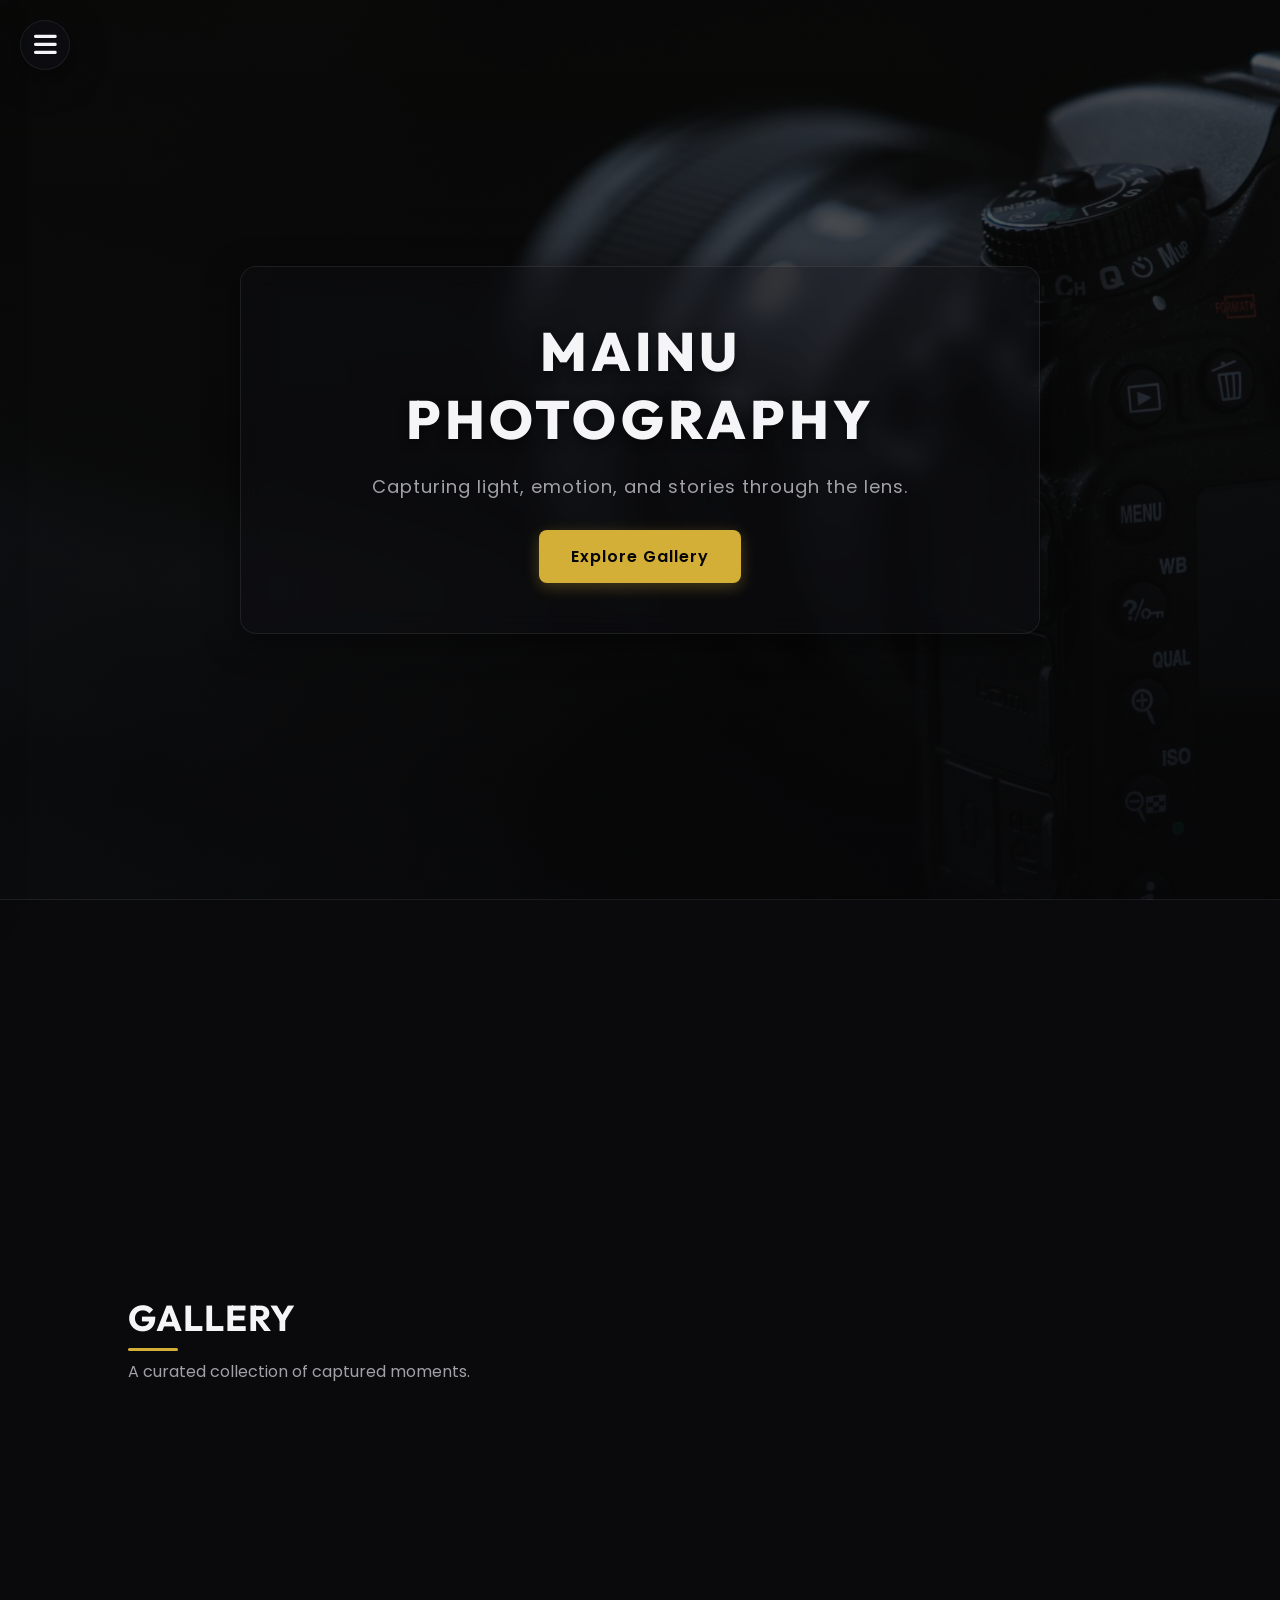
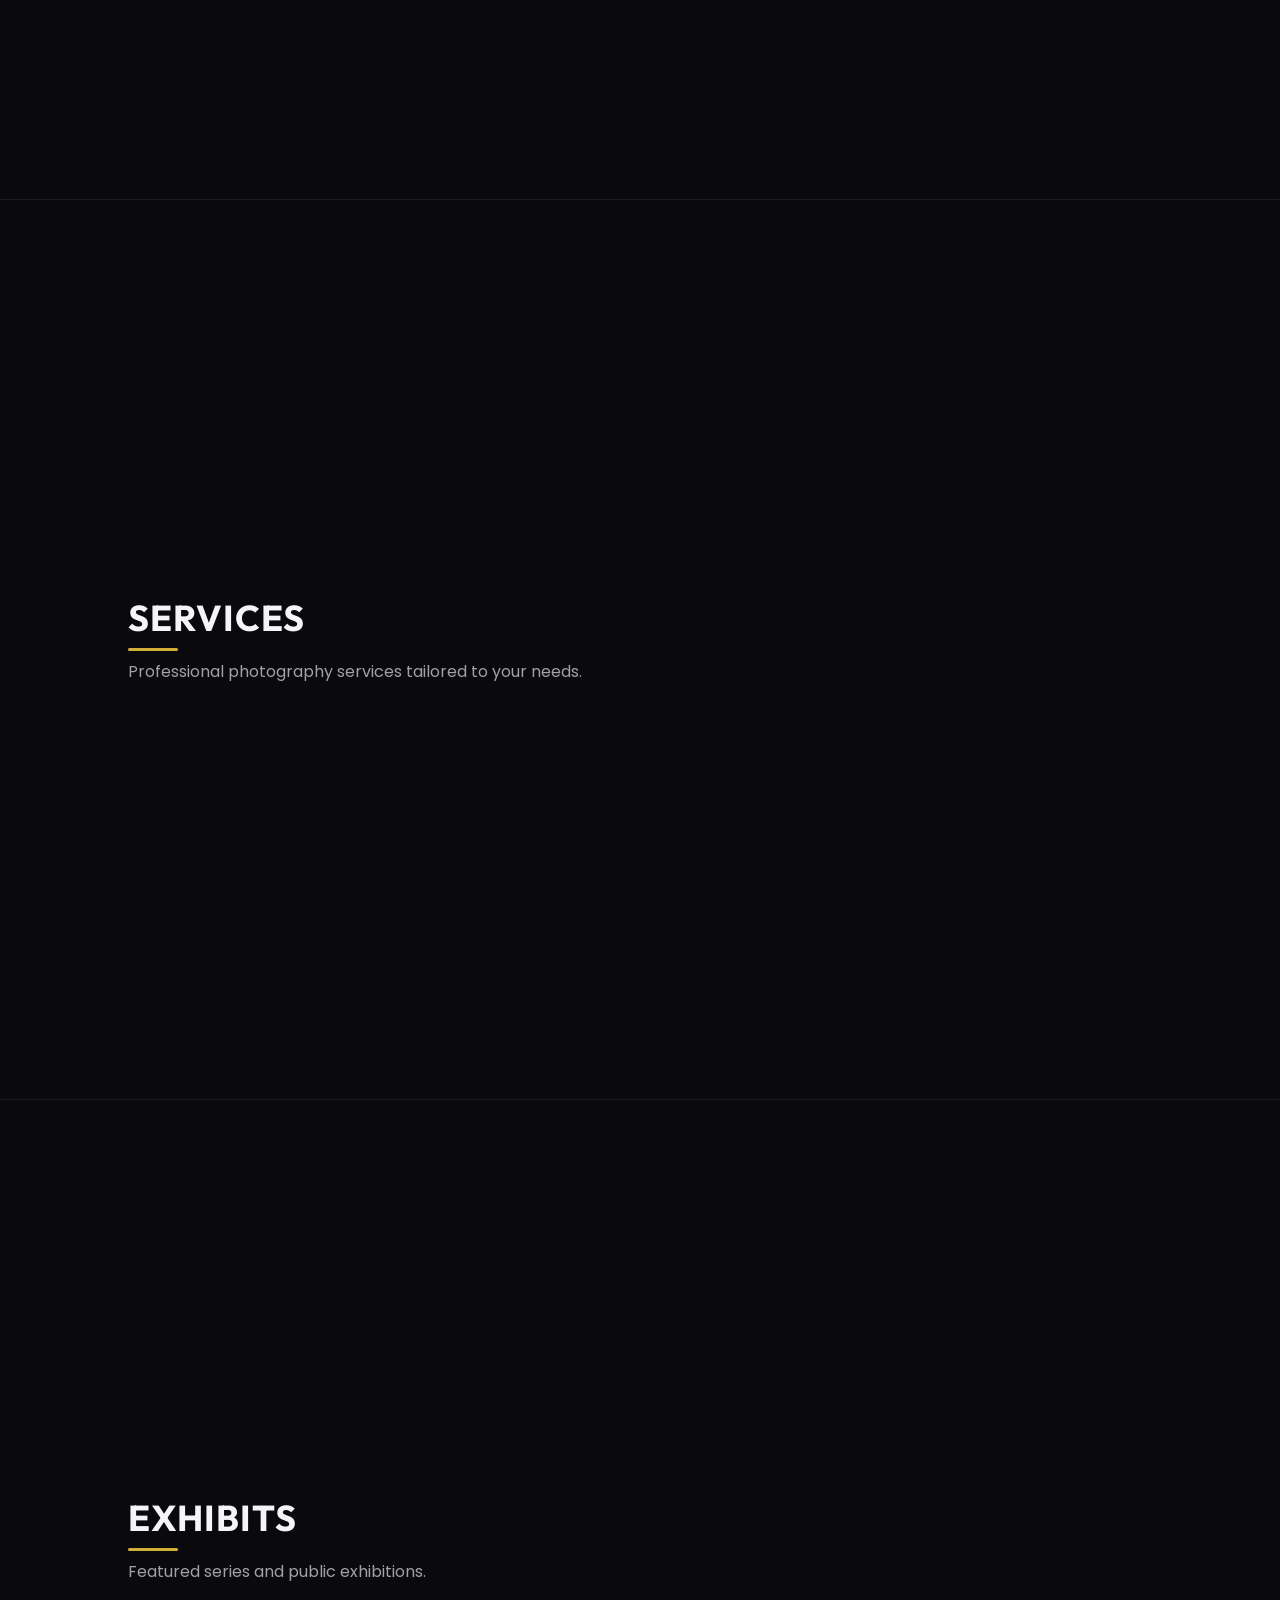
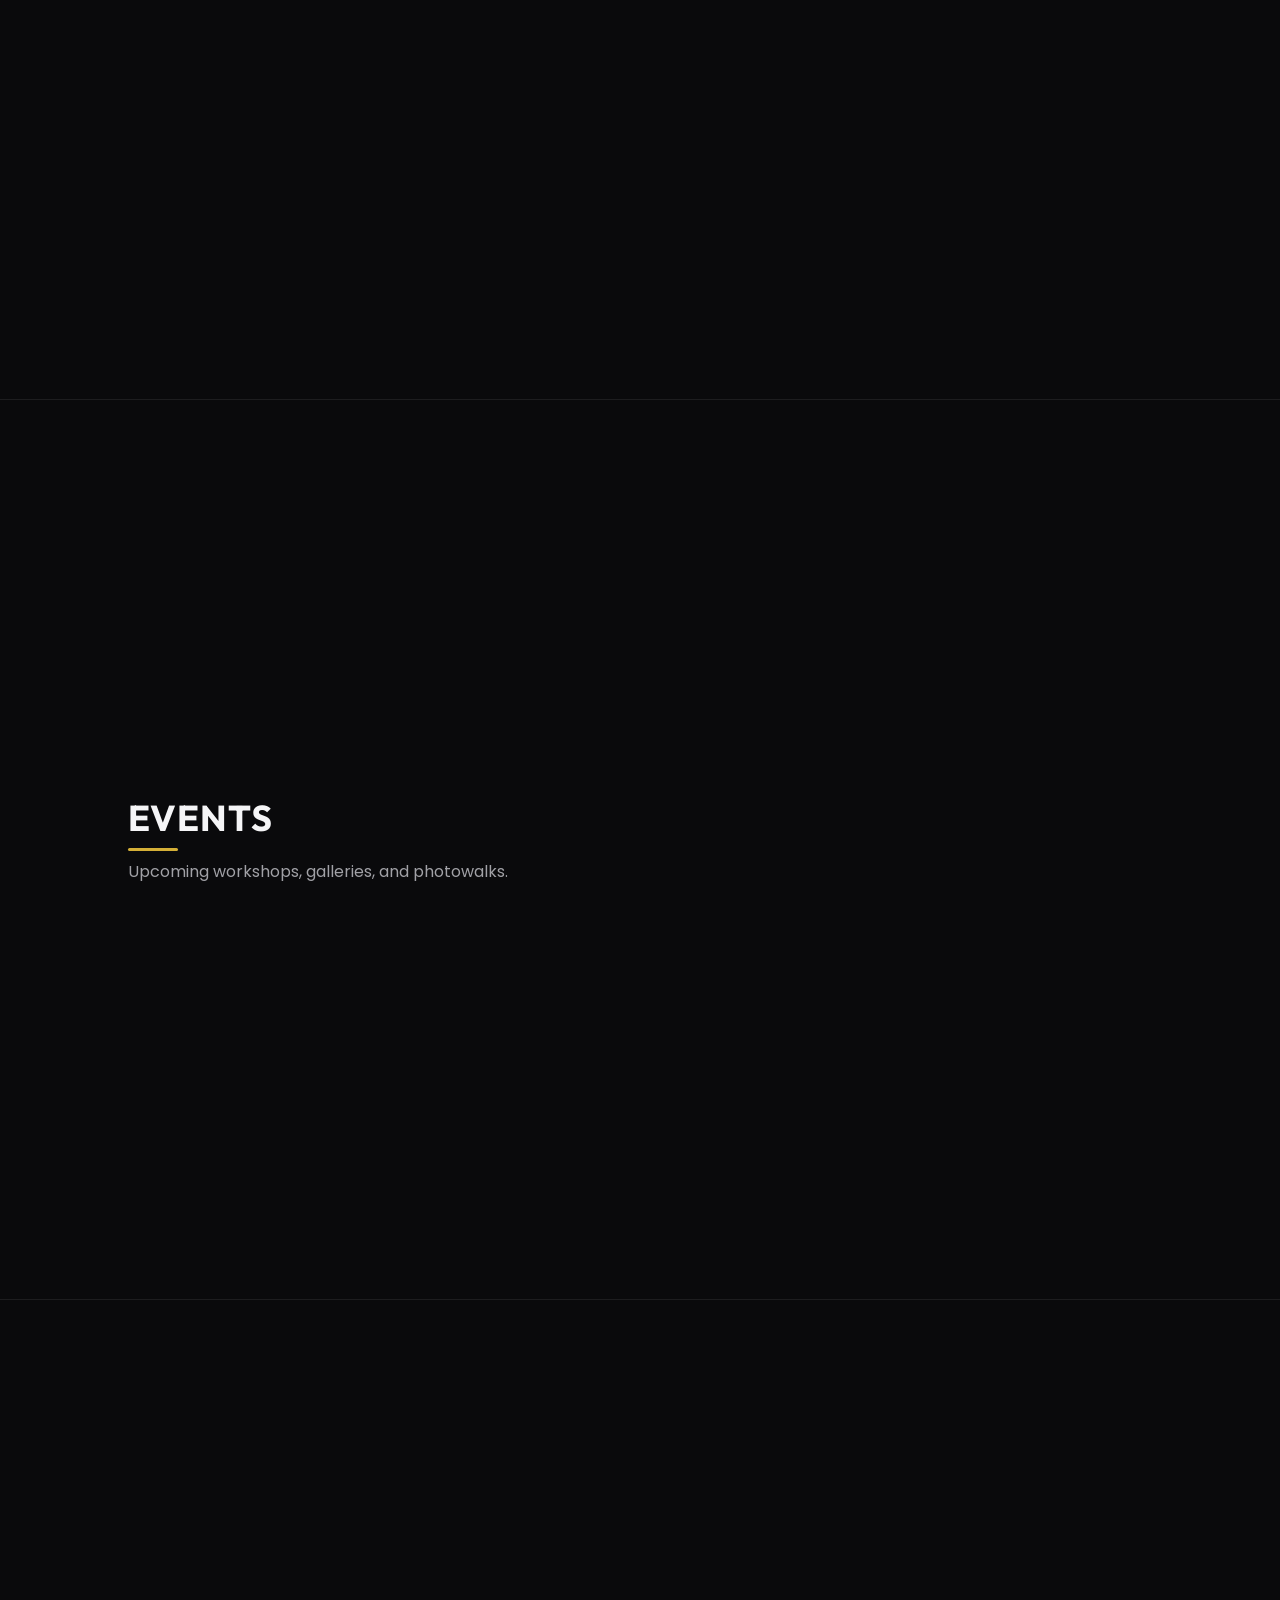
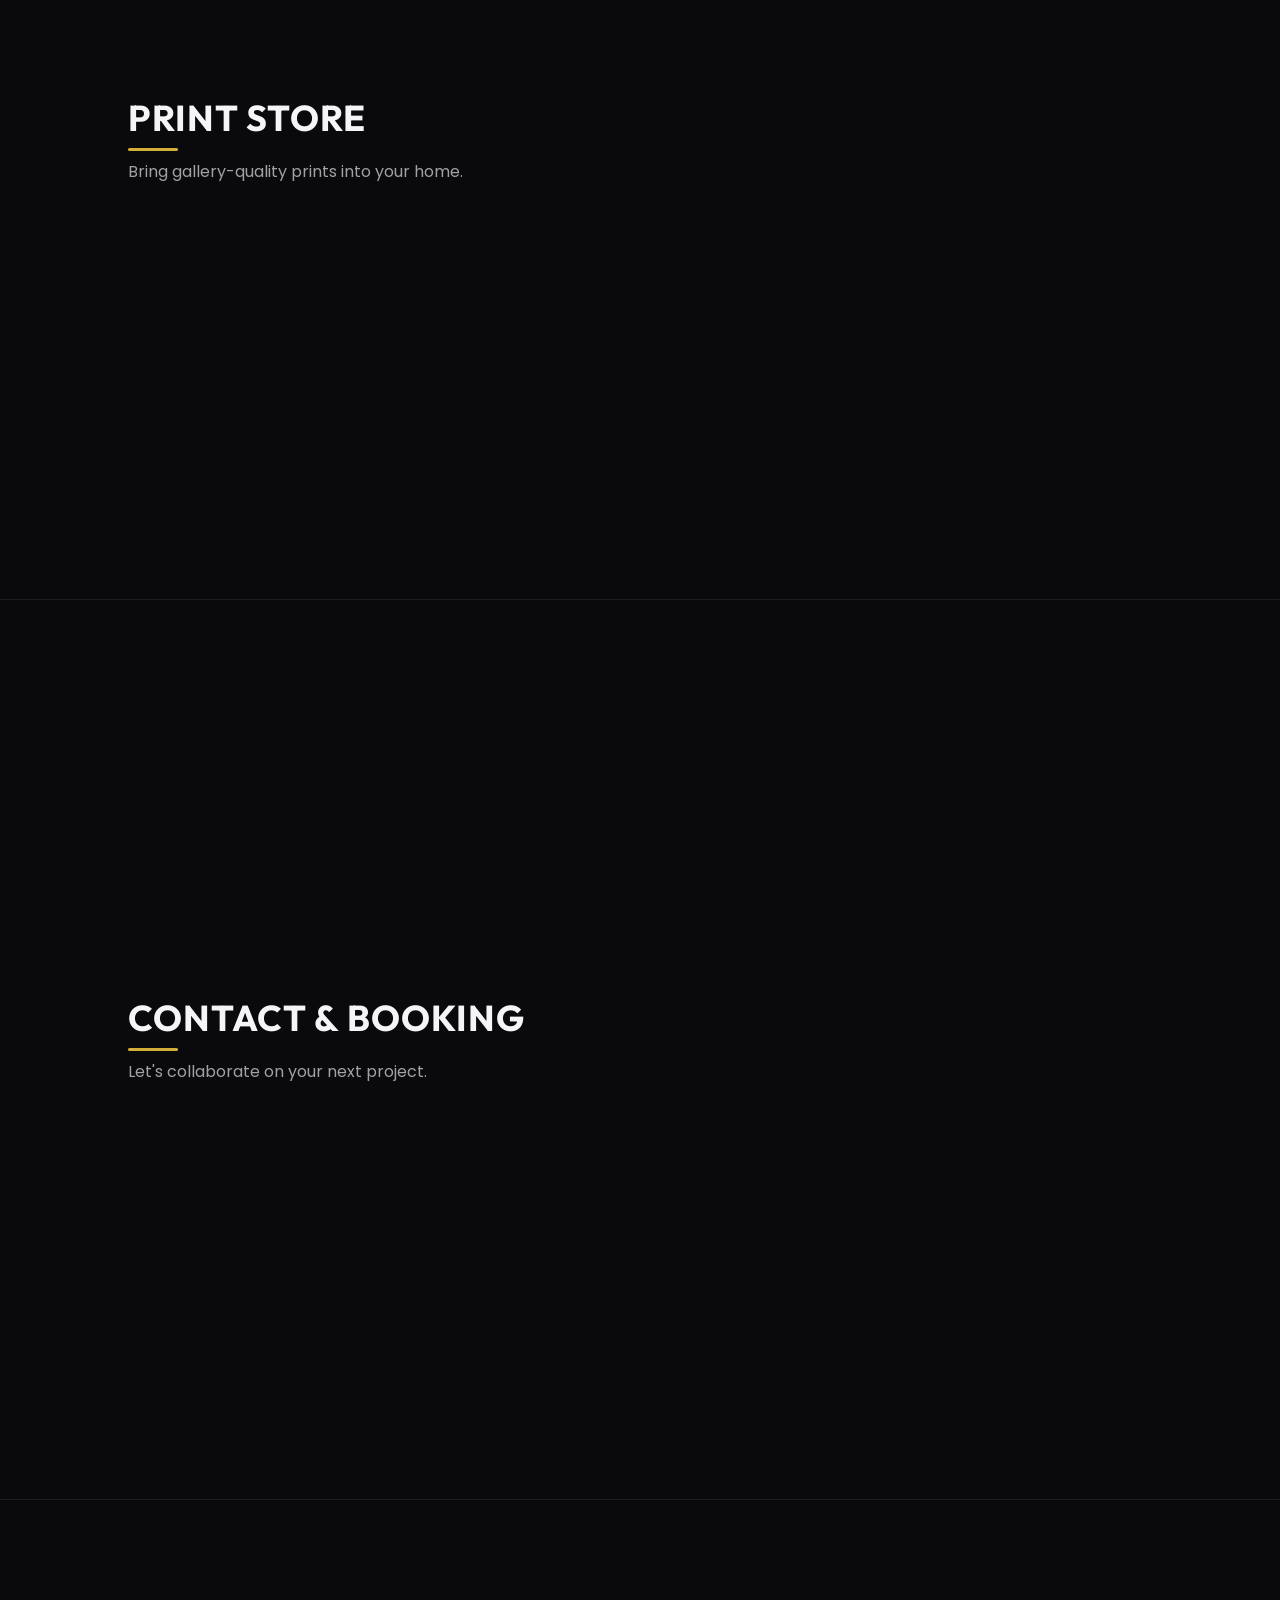
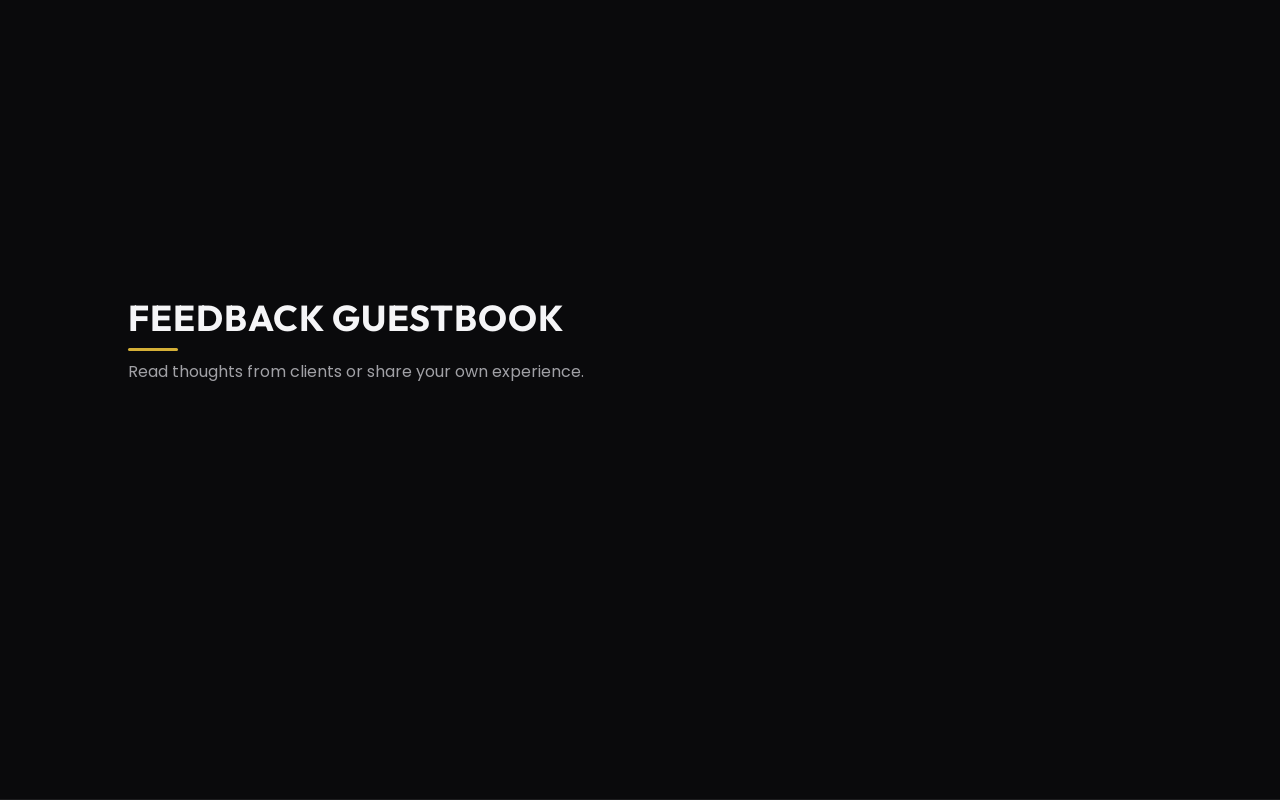
==== index.html @ 9d843e74 "Feature 2: Implement glassmorphic navigation, sidebar mechanics, and scroll highlighting" ====
<!DOCTYPE html>
<html lang="en">
  <head>
    <meta charset="UTF-8" />
    <meta http-equiv="X-UA-Compatible" content="IE=edge" />
    <meta name="viewport" content="width=device-width, initial-scale=1.0" />
    <title>CSS Project</title>
    <link rel="stylesheet" href="style.css">
    <link rel="preconnect" href="https://fonts.googleapis.com" />
    <link rel="preconnect" href="https://fonts.gstatic.com" crossorigin />
    
    <link
      href="https://fonts.googleapis.com/css2?family=Poppins&display=swap"
      rel="stylesheet"
    />
    <link
      rel="stylesheet"
      href="https://cdnjs.cloudflare.com/ajax/libs/font-awesome/6.4.0/css/all.min.css"
    />
  </head>
  <body>
    <div class="main_box">
      <input type="checkbox" id="check" />
      <label for="check" class="menu_overlay"></label>
      <div class="btn_one">
        <label for="check" >
          <i class="fa-solid fa-bars"></i>
        </label>
      </div>

      <div class="sidebar_menu">
        <div class="logo">
          <a href="#home">Mainu Photography</a>
        </div>

        <div class="btn_two">
          <label for="check" >
            <i class="fa-solid fa-xmark"></i>
          </label>
        </div>

        <div class="menu">
          <ul>
            <li>
              <i class="fa-solid fa-house"></i>
              <a href="#home">Home</a>
            </li>
            <li>
              <i class="fa-solid fa-image"></i>
              <a href="#gallery">Gallery</a>
            </li>
            <li>
              <i class="fa-solid fa-camera"></i>
              <a href="#services">Services</a>
            </li>
            <li>
              <i class="fa-solid fa-photo-film"></i>
              <a href="#exhibits">Exhibits</a>
            </li>
            <li>
              <i class="fa-solid fa-calendar-days"></i>
              <a href="#events">Events</a>
            </li>
            <li>
              <i class="fa-solid fa-store"></i>
              <a href="#store">Store</a>
            </li>
            <li>
              <i class="fa-solid fa-phone"></i>
              <a href="#contact">Contact</a>
            </li>
            <li>
              <i class="fa-regular fa-comments"></i>
              <a href="#feedback">Feedback</a>
            </li>
          </ul>
        </div>

        <div class="social_media">
          <ul>
            <a href="#"><i class="fa-brands fa-facebook"></i></i></a>
            <a href="#"><i class="fa-brands fa-twitter"></i></a>
            <a href="#"><i class="fa-brands fa-instagram"></i></i></a>
            <a href="#"><i class="fa-brands fa-youtube"></i></a>
          </ul>
        </div>
      </div>

      <!-- Main Content Area -->
      <div class="content_area">
        
        <!-- Section: Home -->
        <section id="home" class="section hero_section">
          <div class="hero_content">
            <h1 class="hero_title">MAINU PHOTOGRAPHY</h1>
            <p class="hero_subtitle">Capturing light, emotion, and stories through the lens.</p>
            <a href="#gallery" class="cta_btn">Explore Gallery</a>
          </div>
        </section>

        <!-- Section: Gallery -->
        <section id="gallery" class="section">
          <h2 class="section_title">Gallery</h2>
          <div class="section_desc">A curated collection of captured moments.</div>
          <!-- Gallery UI will go here -->
        </section>

        <!-- Section: Services -->
        <section id="services" class="section">
          <h2 class="section_title">Services</h2>
          <div class="section_desc">Professional photography services tailored to your needs.</div>
          <!-- Services UI will go here -->
        </section>

        <!-- Section: Exhibits -->
        <section id="exhibits" class="section">
          <h2 class="section_title">Exhibits</h2>
          <div class="section_desc">Featured series and public exhibitions.</div>
          <!-- Exhibits UI will go here -->
        </section>

        <!-- Section: Events -->
        <section id="events" class="section">
          <h2 class="section_title">Events</h2>
          <div class="section_desc">Upcoming workshops, galleries, and photowalks.</div>
          <!-- Events UI will go here -->
        </section>

        <!-- Section: Store -->
        <section id="store" class="section">
          <h2 class="section_title">Print Store</h2>
          <div class="section_desc">Bring gallery-quality prints into your home.</div>
          <!-- Store UI will go here -->
        </section>

        <!-- Section: Contact -->
        <section id="contact" class="section">
          <h2 class="section_title">Contact & Booking</h2>
          <div class="section_desc">Let's collaborate on your next project.</div>
          <!-- Contact UI will go here -->
        </section>

        <!-- Section: Feedback -->
        <section id="feedback" class="section">
          <h2 class="section_title">Feedback Guestbook</h2>
          <div class="section_desc">Read thoughts from clients or share your own experience.</div>
          <!-- Feedback UI will go here -->
        </section>

      </div>
    </div>
  </body>
  <script src="script.js"></script>
</html>
---- style.css ----
/* --- Google Fonts & Core Variables --- */
@import url('https://fonts.googleapis.com/css2?family=Outfit:wght@300;400;500;600;700&family=Poppins:wght@300;400;500;600;700&display=swap');

:root {
    --bg-dark: #0a0a0c;
    --bg-darker: #050507;
    --glass-bg: rgba(15, 15, 20, 0.65);
    --glass-border: rgba(255, 255, 255, 0.08);
    --glass-hover: rgba(255, 255, 255, 0.12);
    --accent-color: #d4af37; /* Premium Gold */
    --accent-hover: #ffdf7e;
    --text-main: #f5f5f7;
    --text-muted: #a1a1a6;
    --font-heading: 'Outfit', sans-serif;
    --font-body: 'Poppins', sans-serif;
    --shadow-premium: 0 8px 32px 0 rgba(0, 0, 0, 0.5);
    --transition-smooth: all 0.4s cubic-bezier(0.16, 1, 0.3, 1);
}

/* --- Clean Reset --- */
* {
    margin: 0;
    padding: 0;
    box-sizing: border-box;
    font-family: var(--font-body);
}

html {
    scroll-behavior: smooth;
    background-color: var(--bg-dark);
    color: var(--text-main);
    overflow-x: hidden;
}

/* --- Main Layout Wrapper --- */
.main_box {
    position: relative;
    min-height: 100vh;
    width: 100%;
}

/* --- Navigation Toggle Control --- */
#check {
    display: none;
}

/* --- Trigger Menu Button (Bars) --- */
.btn_one {
    position: fixed;
    top: 20px;
    left: 20px;
    z-index: 100;
}

.btn_one label {
    cursor: pointer;
}

.btn_one i {
    color: var(--text-main);
    font-size: 26px;
    background: var(--glass-bg);
    border: 1px solid var(--glass-border);
    backdrop-filter: blur(8px);
    width: 50px;
    height: 50px;
    display: flex;
    align-items: center;
    justify-content: center;
    border-radius: 50%;
    box-shadow: var(--shadow-premium);
    transition: var(--transition-smooth);
}

.btn_one i:hover {
    color: var(--accent-color);
    background: var(--glass-hover);
    transform: scale(1.1);
}

/* --- Glassmorphic Sidebar Menu --- */
.sidebar_menu {
    position: fixed;
    left: -320px;
    top: 0;
    height: 100vh;
    width: 300px;
    background: var(--glass-bg);
    backdrop-filter: blur(16px);
    -webkit-backdrop-filter: blur(16px);
    border-right: 1px solid var(--glass-border);
    box-shadow: var(--shadow-premium);
    z-index: 200;
    display: flex;
    flex-direction: column;
    padding: 20px;
    transition: var(--transition-smooth);
}

/* Sidebar Logo */
.sidebar_menu .logo {
    display: flex;
    align-items: center;
    justify-content: space-between;
    height: 60px;
    border-bottom: 1px solid var(--glass-border);
    margin-bottom: 20px;
}

.sidebar_menu .logo a {
    color: var(--text-main);
    text-decoration: none;
    font-family: var(--font-heading);
    font-size: 22px;
    font-weight: 600;
    letter-spacing: 1px;
    transition: var(--transition-smooth);
}

.sidebar_menu .logo a:hover {
    color: var(--accent-color);
}

/* Sidebar Close Button */
.sidebar_menu .btn_two i {
    color: var(--text-muted);
    font-size: 24px;
    cursor: pointer;
    transition: var(--transition-smooth);
}

.sidebar_menu .btn_two i:hover {
    color: #ff4d4d;
    transform: rotate(90deg);
}

/* Sidebar Navigation Items */
.sidebar_menu .menu {
    flex: 1;
    overflow-y: auto;
    margin-bottom: 20px;
}

.sidebar_menu .menu ul {
    list-style: none;
}

.sidebar_menu .menu li {
    margin-bottom: 10px;
}

.sidebar_menu .menu li a {
    display: flex;
    align-items: center;
    color: var(--text-muted);
    text-decoration: none;
    padding: 12px 16px;
    border-radius: 8px;
    font-size: 16px;
    font-weight: 500;
    transition: var(--transition-smooth);
}

.sidebar_menu .menu li i {
    margin-right: 12px;
    font-size: 18px;
    width: 20px;
    text-align: center;
    transition: var(--transition-smooth);
}

.sidebar_menu .menu li a:hover {
    color: var(--text-main);
    background: var(--glass-hover);
    padding-left: 22px;
}

.sidebar_menu .menu li a:hover i {
    color: var(--accent-color);
}

/* Active State for JS highlighting */
.sidebar_menu .menu li.active a {
    color: var(--accent-color);
    background: rgba(212, 175, 55, 0.1);
    border-left: 3px solid var(--accent-color);
}

/* Sidebar Social Media */
.sidebar_menu .social_media {
    border-top: 1px solid var(--glass-border);
    padding-top: 20px;
    display: flex;
    justify-content: center;
}

.sidebar_menu .social_media ul {
    display: flex;
    gap: 20px;
}

.sidebar_menu .social_media a i {
    color: var(--text-muted);
    font-size: 20px;
    transition: var(--transition-smooth);
}

.sidebar_menu .social_media a:hover i {
    color: var(--accent-color);
    transform: translateY(-3px);
}

/* --- Toggle Mechanics --- */
#check:checked ~ .sidebar_menu {
    left: 0;
}

#check:checked ~ .btn_one i {
    opacity: 0;
    pointer-events: none;
}

/* Overlay background when sidebar is open */
.menu_overlay {
    display: none;
    position: fixed;
    top: 0;
    left: 0;
    width: 100vw;
    height: 100vh;
    background: rgba(0, 0, 0, 0.5);
    backdrop-filter: blur(4px);
    z-index: 150;
    transition: var(--transition-smooth);
}

#check:checked ~ .menu_overlay {
    display: block;
}

/* --- Content Area Layout --- */
.content_area {
    margin-left: 0;
    transition: var(--transition-smooth);
    width: 100%;
}

/* --- Section Layout --- */
.section {
    padding: 80px 10% 60px 10%;
    min-height: 100vh;
    display: flex;
    flex-direction: column;
    justify-content: center;
    border-bottom: 1px solid var(--glass-border);
    position: relative;
}

.section_title {
    font-family: var(--font-heading);
    font-size: 36px;
    font-weight: 700;
    letter-spacing: 1px;
    margin-bottom: 8px;
    color: var(--text-main);
    text-transform: uppercase;
    position: relative;
    display: inline-block;
}

.section_title::after {
    content: '';
    display: block;
    width: 50px;
    height: 3px;
    background: var(--accent-color);
    margin-top: 8px;
    border-radius: 2px;
}

.section_desc {
    font-size: 16px;
    color: var(--text-muted);
    margin-bottom: 40px;
}

/* --- Hero/Home Section --- */
.hero_section {
    background: linear-gradient(rgba(5, 5, 7, 0.6), rgba(5, 5, 7, 0.85)), url("photo.jpg") no-repeat center center;
    background-size: cover;
    background-attachment: fixed;
    height: 100vh;
    display: flex;
    align-items: center;
    justify-content: center;
    text-align: center;
    padding: 0 20px;
}

.hero_content {
    background: rgba(15, 15, 20, 0.4);
    backdrop-filter: blur(12px);
    -webkit-backdrop-filter: blur(12px);
    border: 1px solid var(--glass-border);
    padding: 50px 60px;
    border-radius: 16px;
    box-shadow: var(--shadow-premium);
    max-width: 800px;
    animation: fadeIn 1.2s ease-out;
}

.hero_title {
    font-family: var(--font-heading);
    font-size: 54px;
    font-weight: 800;
    letter-spacing: 4px;
    color: var(--text-main);
    margin-bottom: 20px;
    text-shadow: 0 4px 10px rgba(0,0,0,0.5);
}

.hero_subtitle {
    font-size: 18px;
    color: var(--text-muted);
    margin-bottom: 30px;
    letter-spacing: 1px;
}

.cta_btn {
    display: inline-block;
    padding: 14px 32px;
    background: var(--accent-color);
    color: var(--bg-darker);
    font-weight: 600;
    text-decoration: none;
    border-radius: 8px;
    letter-spacing: 1px;
    box-shadow: 0 4px 15px rgba(212, 175, 55, 0.3);
    transition: var(--transition-smooth);
}

.cta_btn:hover {
    background: var(--accent-hover);
    transform: translateY(-3px);
    box-shadow: 0 6px 20px rgba(212, 175, 55, 0.5);
}

/* Animations */
@keyframes fadeIn {
    from {
        opacity: 0;
        transform: translateY(20px);
    }
    to {
        opacity: 1;
        transform: translateY(0);
    }
}

/* --- Mobile Responsiveness --- */
@media (max-width: 768px) {
    .section {
        padding: 80px 24px 60px 24px;
    }
    
    .hero_title {
        font-size: 36px;
        letter-spacing: 2px;
    }
    
    .hero_content {
        padding: 30px 20px;
    }
}
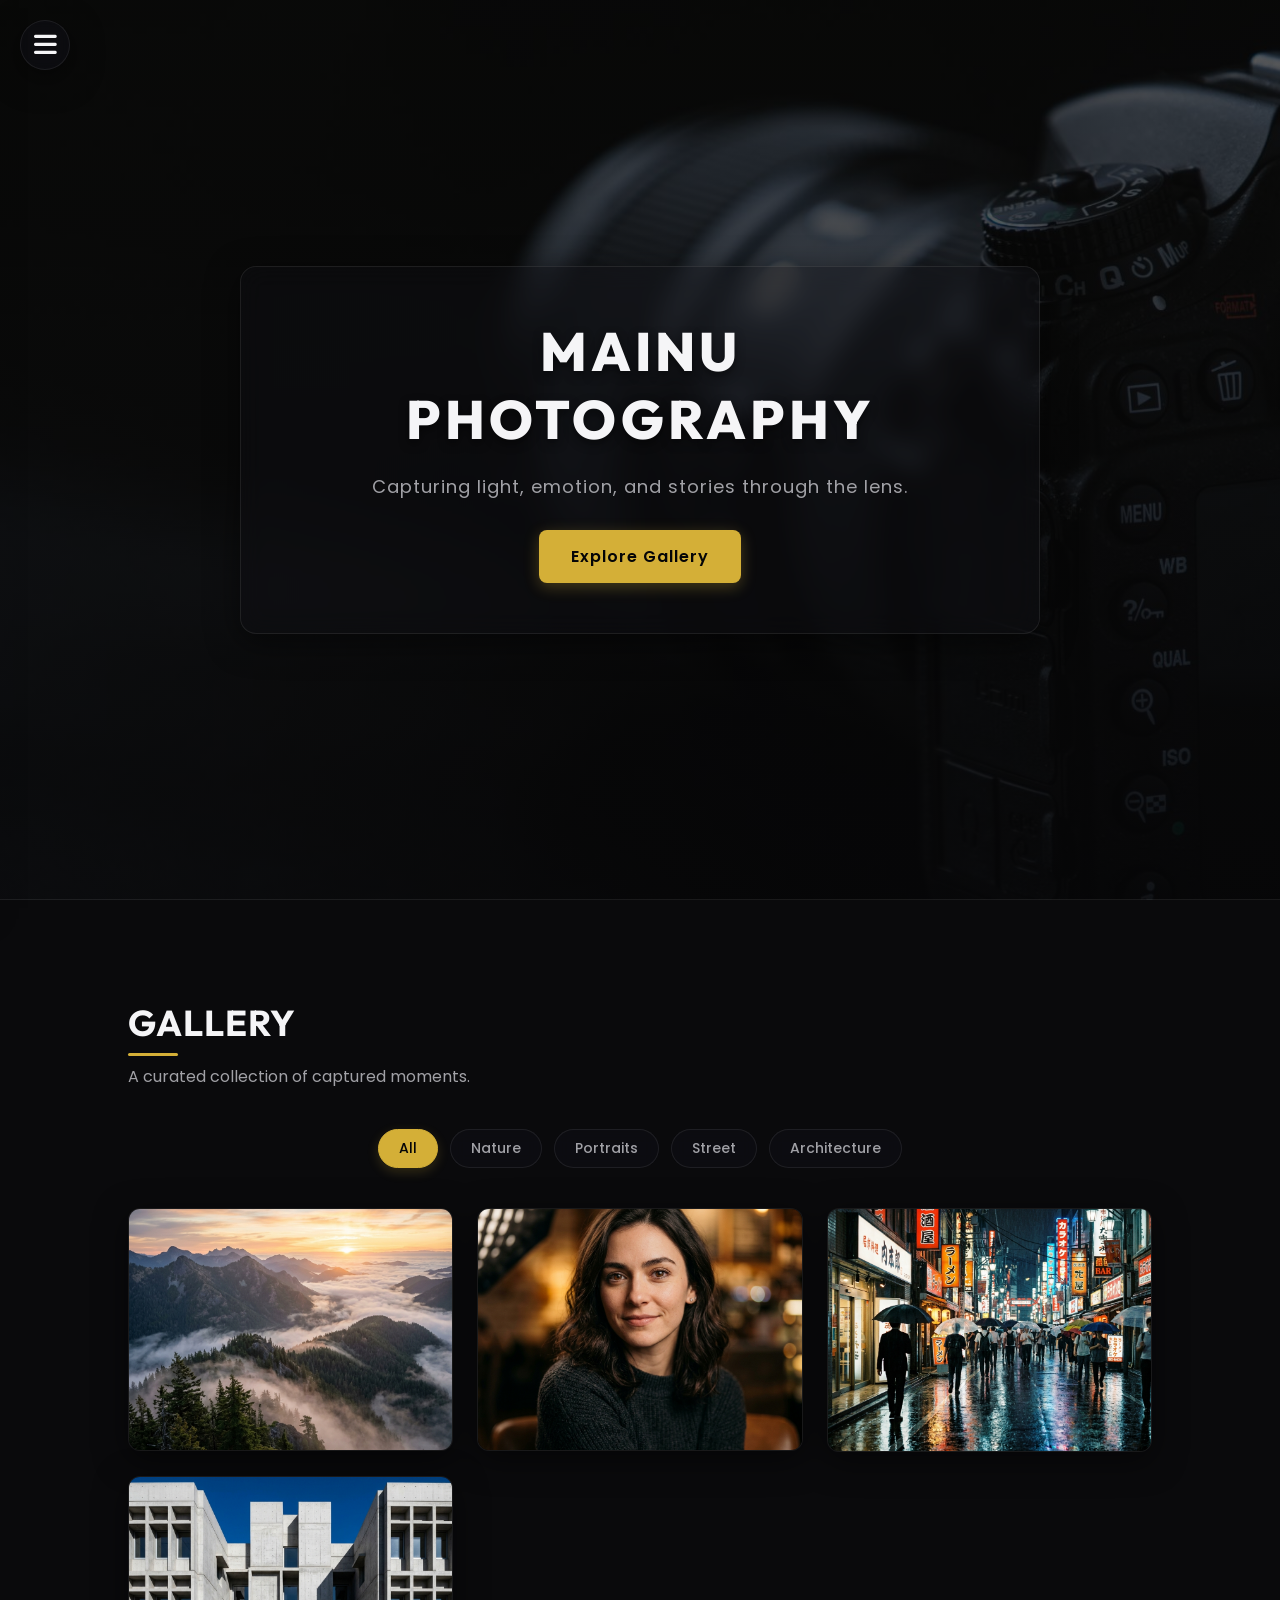
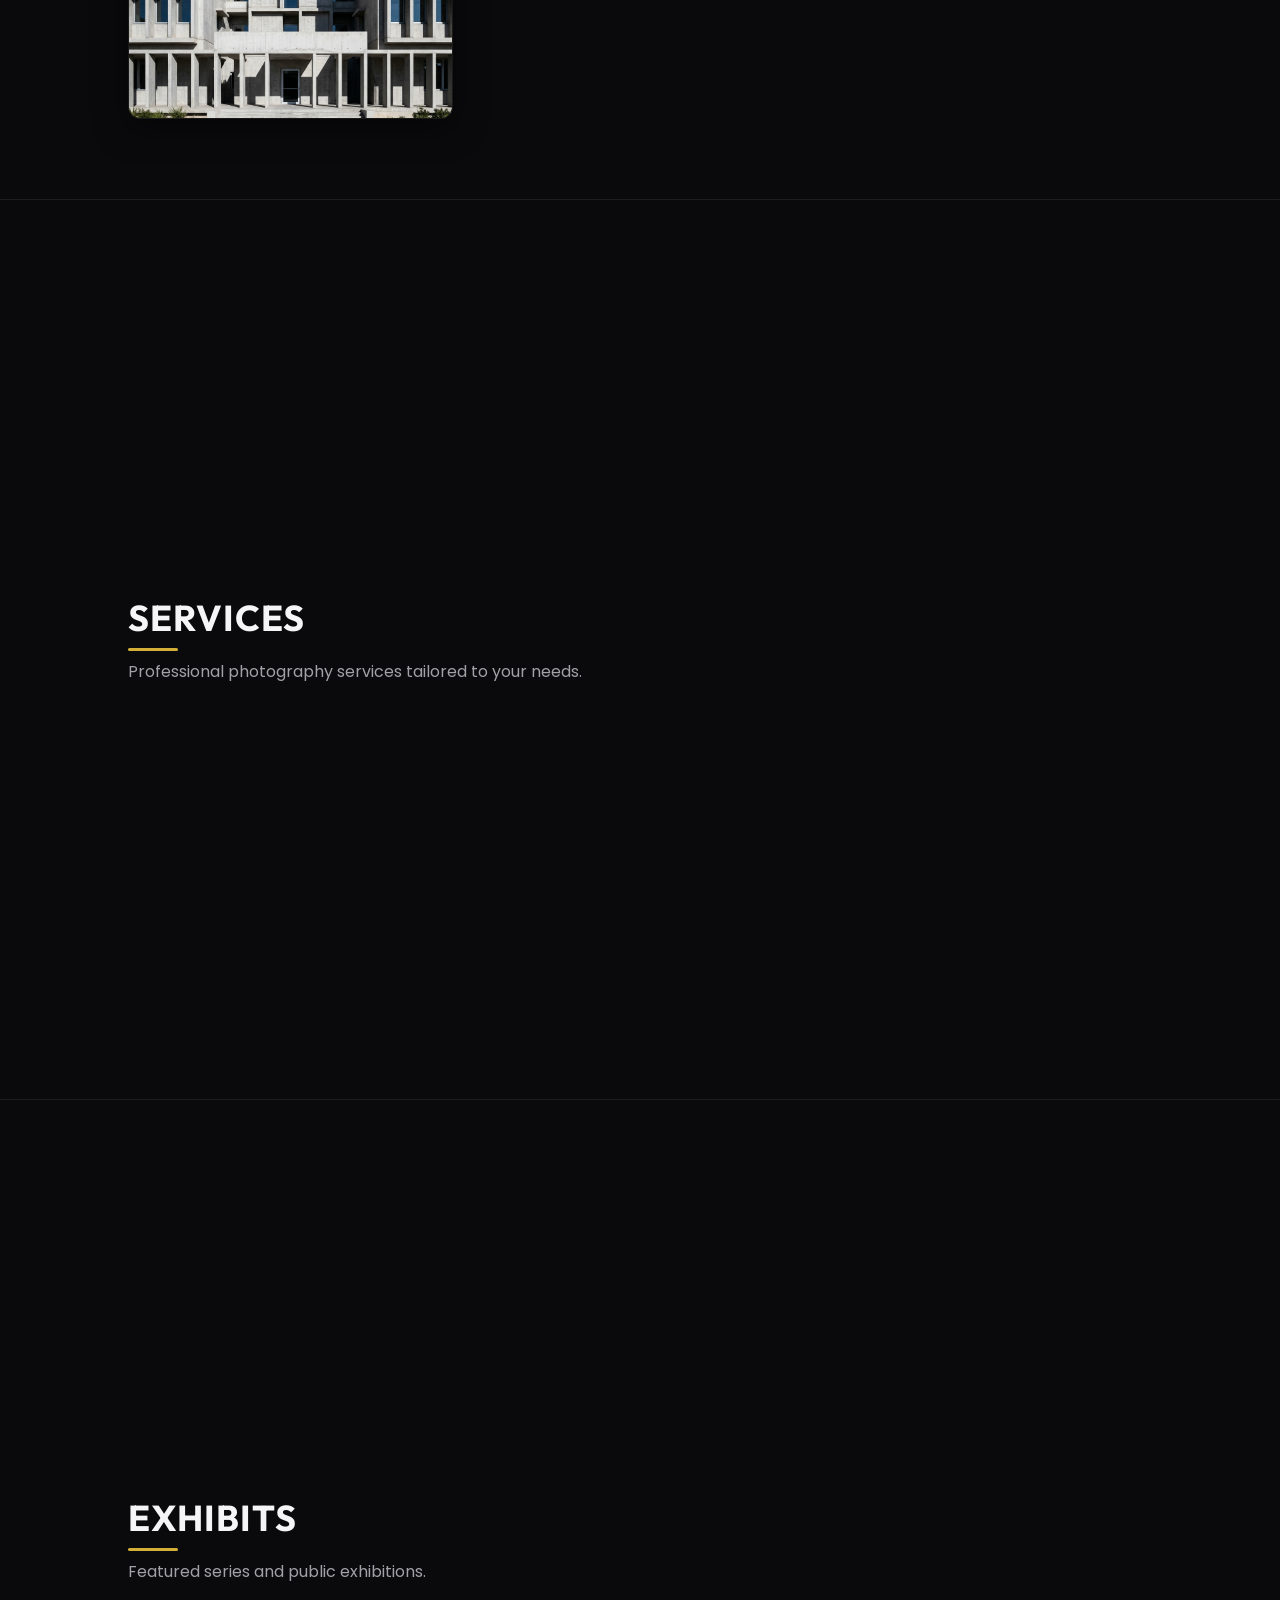
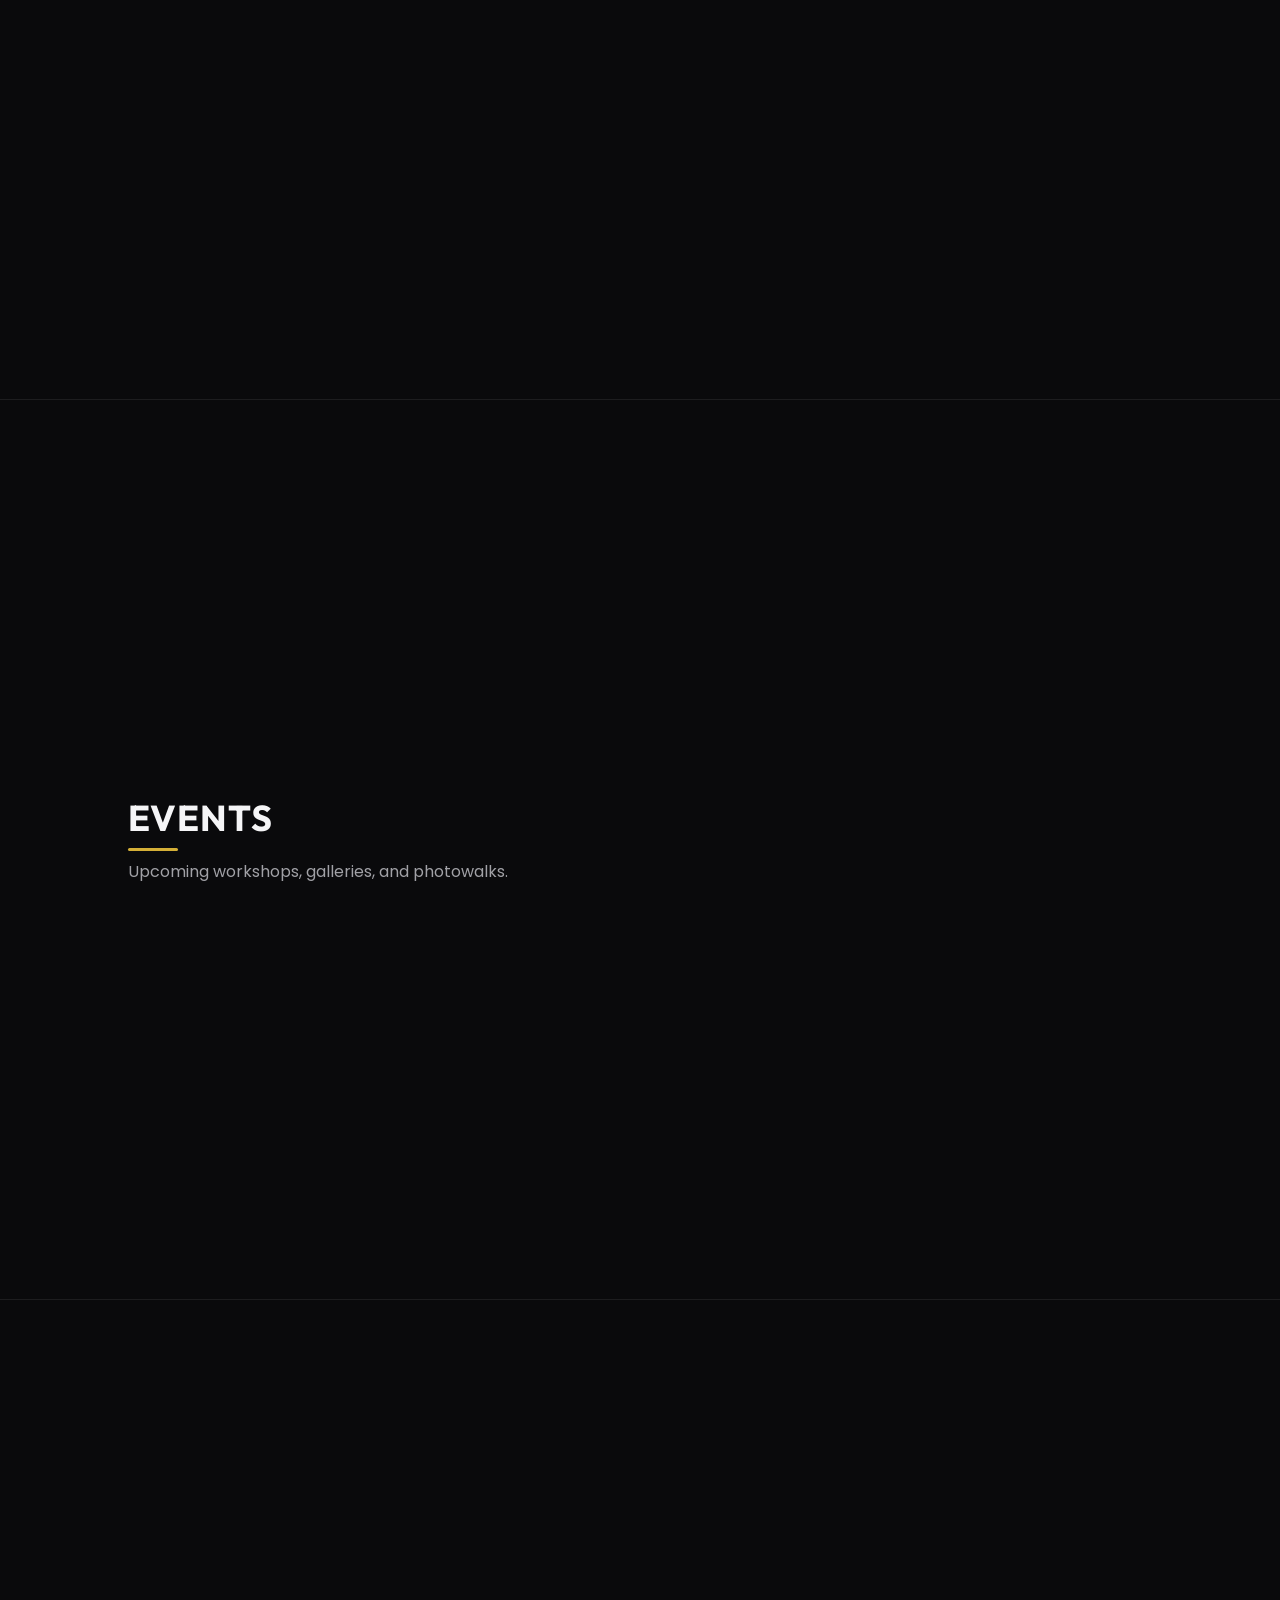
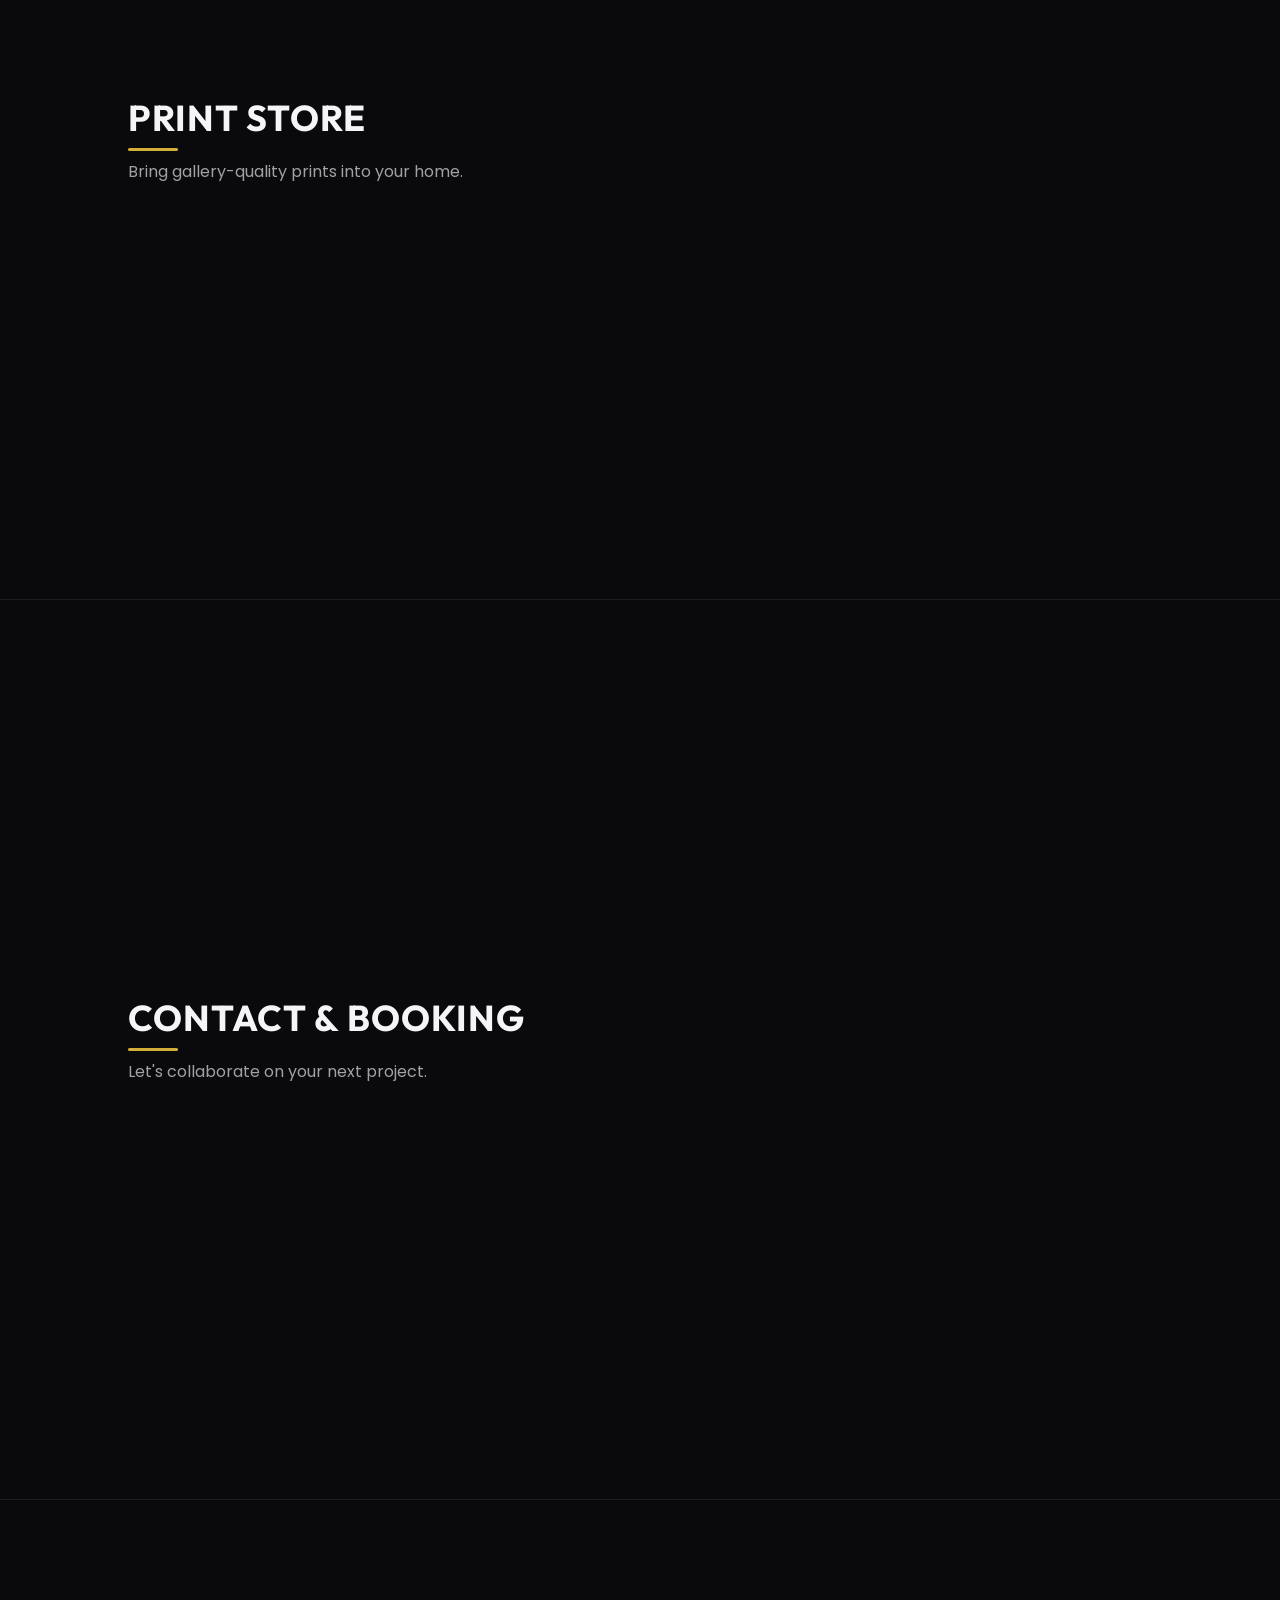
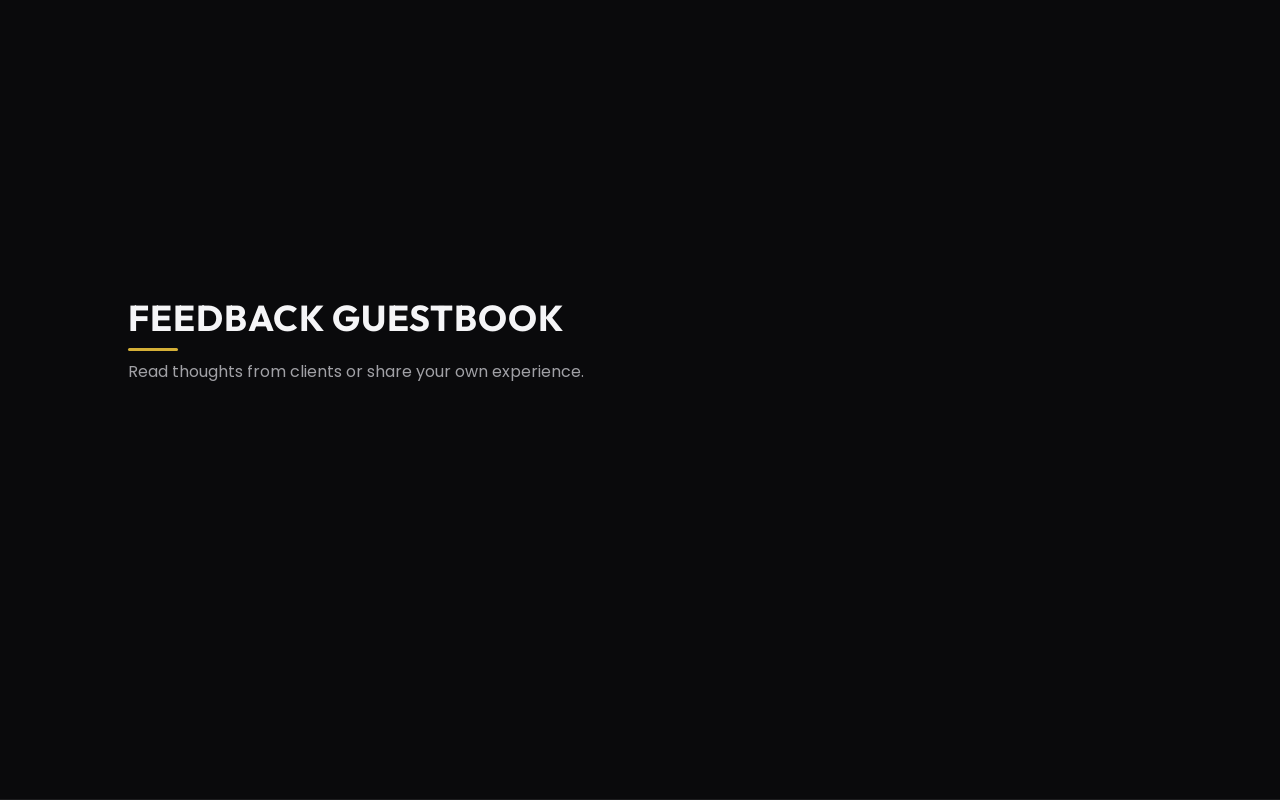
==== commit 8aa896c0: "Feature 4: Implement interactive gallery filters and full-screen image lightbox slider" ====
--- a/index.html
+++ b/index.html
@@ -102,7 +102,51 @@
         <section id="gallery" class="section">
           <h2 class="section_title">Gallery</h2>
           <div class="section_desc">A curated collection of captured moments.</div>
-          <!-- Gallery UI will go here -->
+          <div class="gallery_filters">
+            <button class="filter_btn active" data-filter="all">All</button>
+            <button class="filter_btn" data-filter="nature">Nature</button>
+            <button class="filter_btn" data-filter="portrait">Portraits</button>
+            <button class="filter_btn" data-filter="street">Street</button>
+            <button class="filter_btn" data-filter="architecture">Architecture</button>
+          </div>
+
+          <div class="gallery_grid">
+            <!-- Item 1 -->
+            <div class="gallery_item" data-category="nature">
+              <img src="gallery_nature.png" alt="Misty Forest Mountains">
+              <div class="gallery_overlay">
+                <h3>Misty Mountains</h3>
+                <span class="category_tag">Nature</span>
+              </div>
+            </div>
+
+            <!-- Item 2 -->
+            <div class="gallery_item" data-category="portrait">
+              <img src="gallery_portrait.png" alt="Studio Portrait Portrait">
+              <div class="gallery_overlay">
+                <h3>Golden Hour Portrait</h3>
+                <span class="category_tag">Portrait</span>
+              </div>
+            </div>
+
+            <!-- Item 3 -->
+            <div class="gallery_item" data-category="street">
+              <img src="gallery_street.png" alt="Tokyo Neon Street">
+              <div class="gallery_overlay">
+                <h3>Neon Shadows</h3>
+                <span class="category_tag">Street</span>
+              </div>
+            </div>
+
+            <!-- Item 4 -->
+            <div class="gallery_item" data-category="architecture">
+              <img src="gallery_architecture.png" alt="Minimalist Modern Architecture">
+              <div class="gallery_overlay">
+                <h3>Concrete Symmetry</h3>
+                <span class="category_tag">Architecture</span>
+              </div>
+            </div>
+          </div>
         </section>
 
         <!-- Section: Services -->
@@ -149,6 +193,18 @@
 
       </div>
     </div>
+
+    <!-- Lightbox Modal -->
+    <div id="lightbox" class="lightbox_modal">
+      <span class="lightbox_close"><i class="fa-solid fa-xmark"></i></span>
+      <span class="lightbox_prev"><i class="fa-solid fa-chevron-left"></i></span>
+      <span class="lightbox_next"><i class="fa-solid fa-chevron-right"></i></span>
+      <div class="lightbox_content">
+        <img id="lightbox_img" src="" alt="">
+        <div id="lightbox_caption">Caption</div>
+      </div>
+    </div>
+
   </body>
   <script src="script.js"></script>
 </html>
--- a/style.css
+++ b/style.css
@@ -371,4 +371,247 @@
     .hero_content {
         padding: 30px 20px;
     }
+}
+
+/* --- Gallery Filters --- */
+.gallery_filters {
+    display: flex;
+    justify-content: center;
+    flex-wrap: wrap;
+    gap: 12px;
+    margin-bottom: 40px;
+}
+
+.filter_btn {
+    background: var(--glass-bg);
+    border: 1px solid var(--glass-border);
+    color: var(--text-muted);
+    padding: 8px 20px;
+    border-radius: 30px;
+    font-size: 14px;
+    font-weight: 500;
+    cursor: pointer;
+    backdrop-filter: blur(8px);
+    transition: var(--transition-smooth);
+}
+
+.filter_btn:hover, .filter_btn.active {
+    color: var(--bg-darker);
+    background: var(--accent-color);
+    border-color: var(--accent-color);
+    box-shadow: 0 4px 12px rgba(212, 175, 55, 0.2);
+}
+
+/* --- Gallery Grid --- */
+.gallery_grid {
+    display: grid;
+    grid-template-columns: repeat(auto-fill, minmax(280px, 1fr));
+    gap: 24px;
+    width: 100%;
+}
+
+.gallery_item {
+    position: relative;
+    border-radius: 12px;
+    overflow: hidden;
+    aspect-ratio: 4 / 3;
+    border: 1px solid var(--glass-border);
+    box-shadow: var(--shadow-premium);
+    cursor: pointer;
+    background: var(--bg-darker);
+    transition: var(--transition-smooth);
+}
+
+.gallery_item img {
+    width: 100%;
+    height: 100%;
+    object-fit: cover;
+    transition: var(--transition-smooth);
+}
+
+.gallery_overlay {
+    position: absolute;
+    bottom: 0;
+    left: 0;
+    width: 100%;
+    padding: 20px;
+    background: linear-gradient(transparent, rgba(5, 5, 7, 0.9));
+    opacity: 0;
+    transform: translateY(10px);
+    transition: var(--transition-smooth);
+    display: flex;
+    flex-direction: column;
+    justify-content: flex-end;
+}
+
+.gallery_overlay h3 {
+    font-family: var(--font-heading);
+    font-size: 18px;
+    font-weight: 600;
+    color: var(--text-main);
+    margin-bottom: 4px;
+}
+
+.category_tag {
+    font-size: 12px;
+    color: var(--accent-color);
+    text-transform: uppercase;
+    font-weight: 600;
+    letter-spacing: 0.5px;
+}
+
+/* Hover Effects on Gallery Items */
+.gallery_item:hover {
+    transform: translateY(-5px);
+    box-shadow: 0 12px 40px rgba(0, 0, 0, 0.6);
+}
+
+.gallery_item:hover img {
+    transform: scale(1.08);
+}
+
+.gallery_item:hover .gallery_overlay {
+    opacity: 1;
+    transform: translateY(0);
+}
+
+/* Filtering Animations (using script) */
+.gallery_item.hide {
+    display: none;
+}
+
+/* --- Lightbox Modal --- */
+.lightbox_modal {
+    display: none;
+    position: fixed;
+    z-index: 1000;
+    top: 0;
+    left: 0;
+    width: 100%;
+    height: 100%;
+    background: rgba(5, 5, 7, 0.98);
+    backdrop-filter: blur(10px);
+    justify-content: center;
+    align-items: center;
+    opacity: 0;
+    transition: opacity 0.3s ease;
+}
+
+.lightbox_modal.show {
+    display: flex;
+    opacity: 1;
+}
+
+.lightbox_close {
+    position: absolute;
+    top: 30px;
+    right: 40px;
+    color: var(--text-muted);
+    font-size: 32px;
+    cursor: pointer;
+    transition: var(--transition-smooth);
+    width: 40px;
+    height: 40px;
+    display: flex;
+    align-items: center;
+    justify-content: center;
+    border-radius: 50%;
+    background: rgba(255,255,255,0.05);
+}
+
+.lightbox_close:hover {
+    color: var(--text-main);
+    background: rgba(255,255,255,0.1);
+}
+
+.lightbox_prev, .lightbox_next {
+    position: absolute;
+    top: 50%;
+    transform: translateY(-50%);
+    color: var(--text-muted);
+    font-size: 30px;
+    cursor: pointer;
+    padding: 15px;
+    transition: var(--transition-smooth);
+    user-select: none;
+    background: rgba(255, 255, 255, 0.03);
+    border: 1px solid var(--glass-border);
+    border-radius: 50%;
+    width: 60px;
+    height: 60px;
+    display: flex;
+    align-items: center;
+    justify-content: center;
+}
+
+.lightbox_prev {
+    left: 40px;
+}
+
+.lightbox_next {
+    right: 40px;
+}
+
+.lightbox_prev:hover, .lightbox_next:hover {
+    color: var(--accent-color);
+    background: rgba(255, 255, 255, 0.08);
+}
+
+.lightbox_content {
+    max-width: 80%;
+    max-height: 80%;
+    display: flex;
+    flex-direction: column;
+    align-items: center;
+    position: relative;
+}
+
+.lightbox_content img {
+    max-width: 100%;
+    max-height: 70vh;
+    object-fit: contain;
+    border-radius: 8px;
+    box-shadow: 0 10px 30px rgba(0,0,0,0.8);
+    border: 1px solid var(--glass-border);
+    animation: zoomIn 0.3s ease;
+}
+
+#lightbox_caption {
+    margin-top: 20px;
+    font-size: 18px;
+    color: var(--text-main);
+    font-family: var(--font-heading);
+    font-weight: 500;
+    text-align: center;
+    letter-spacing: 0.5px;
+}
+
+@keyframes zoomIn {
+    from {
+        transform: scale(0.9);
+        opacity: 0;
+    }
+    to {
+        transform: scale(1);
+        opacity: 1;
+    }
+}
+
+/* Lightbox responsiveness */
+@media (max-width: 768px) {
+    .lightbox_prev, .lightbox_next {
+        width: 45px;
+        height: 45px;
+        font-size: 20px;
+    }
+    .lightbox_prev {
+        left: 15px;
+    }
+    .lightbox_next {
+        right: 15px;
+    }
+    .lightbox_close {
+        top: 20px;
+        right: 20px;
+    }
 }
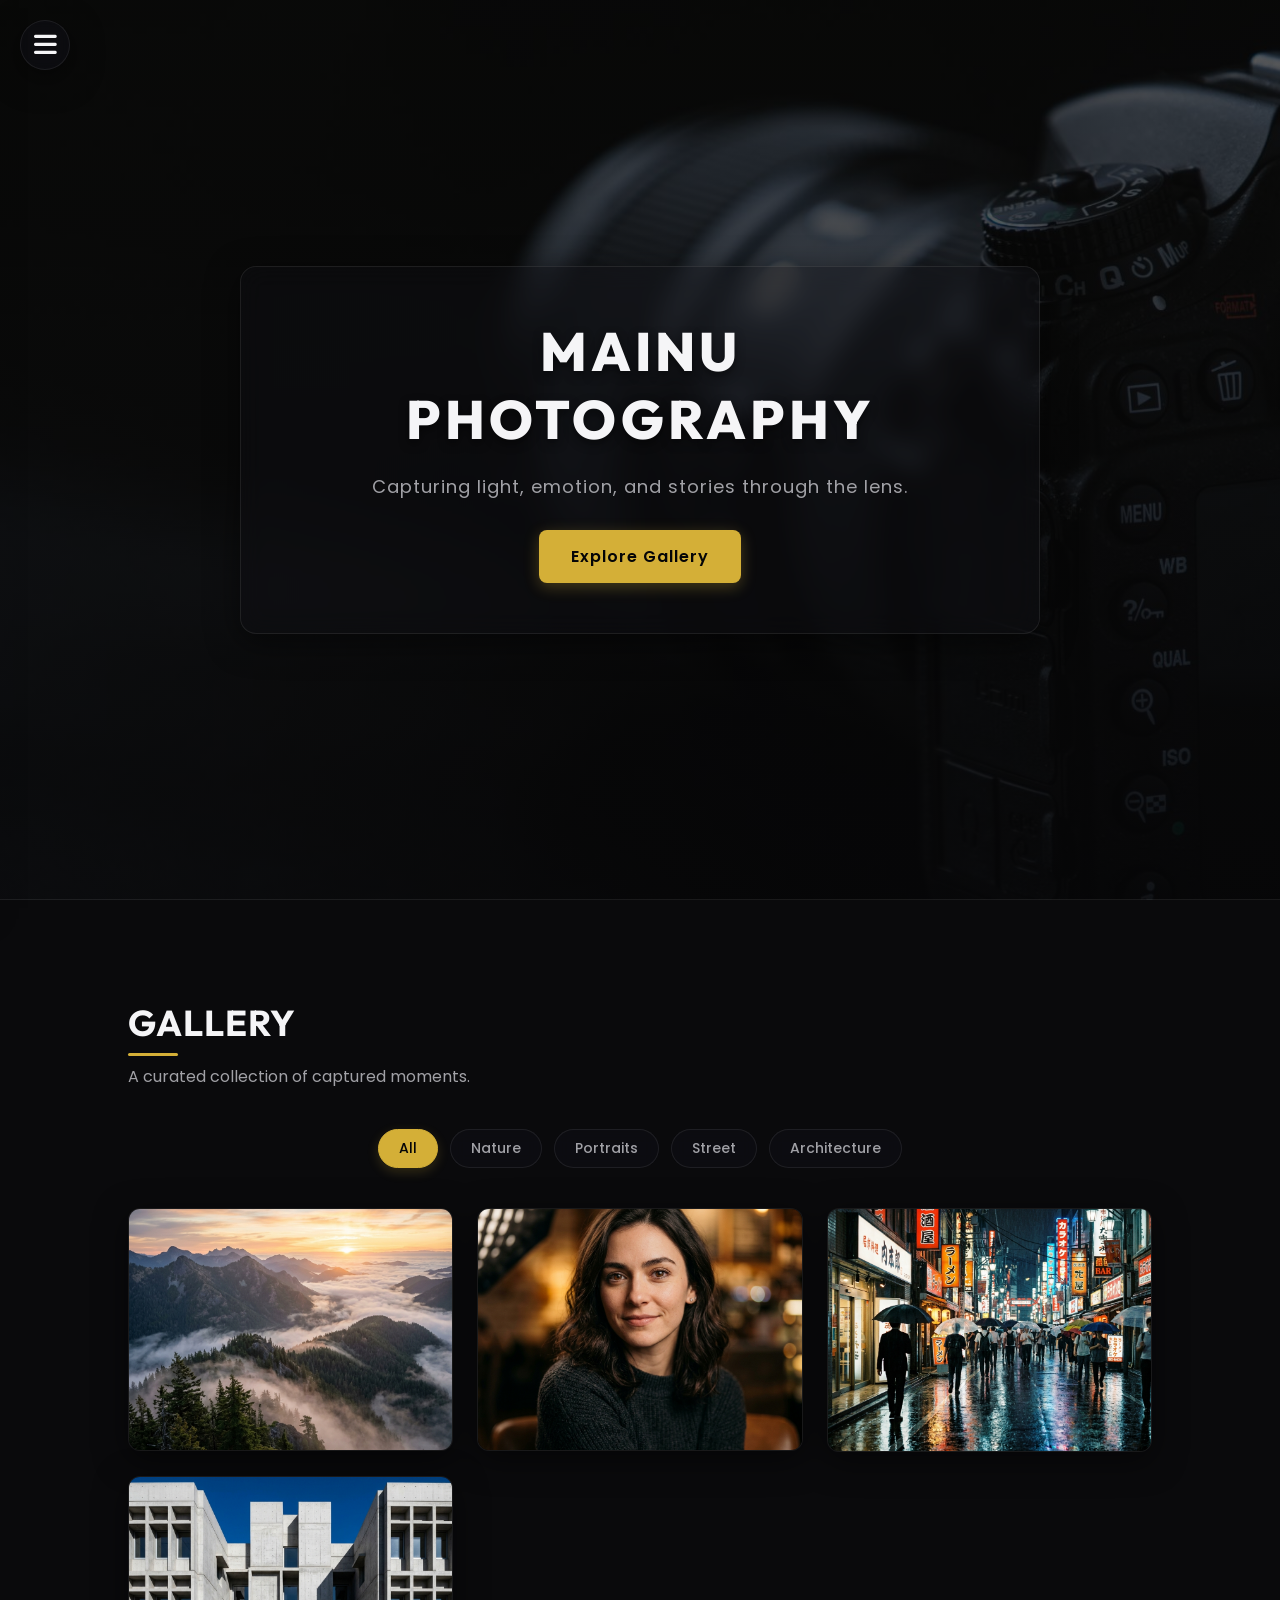
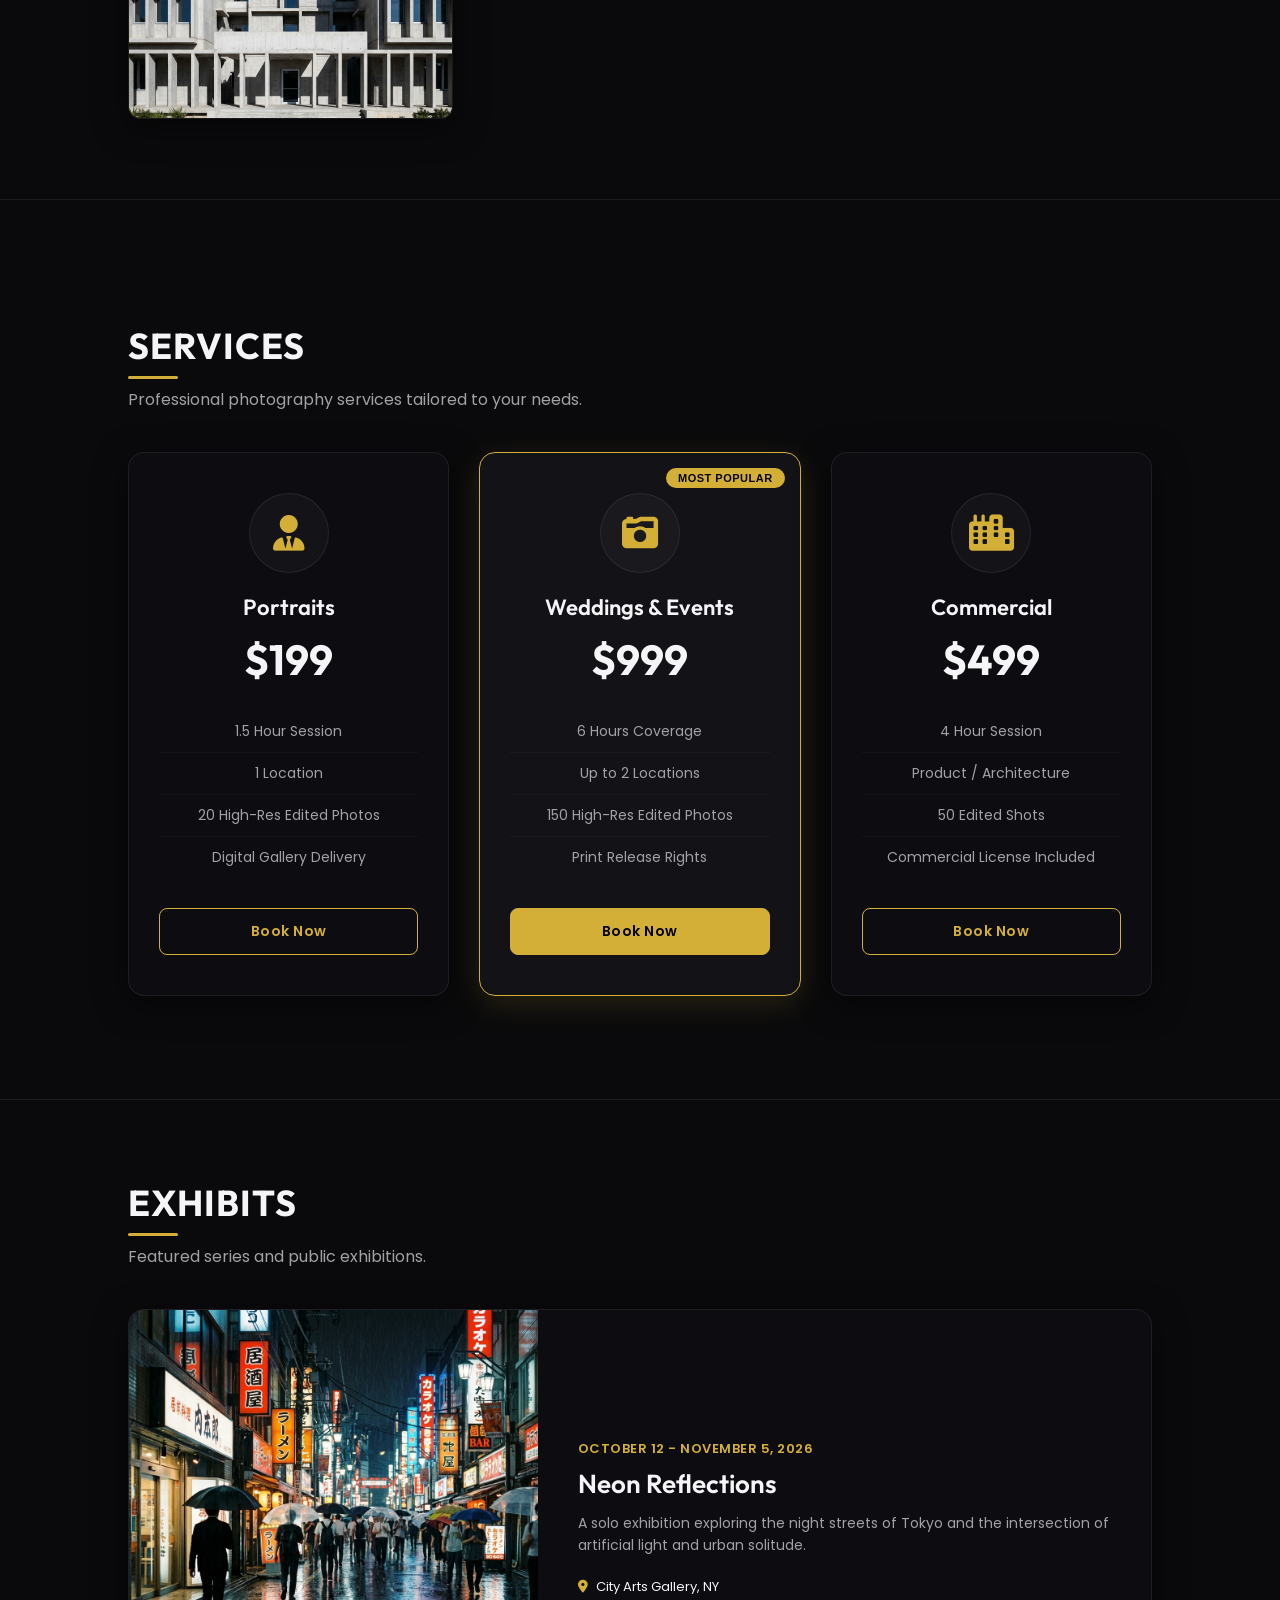
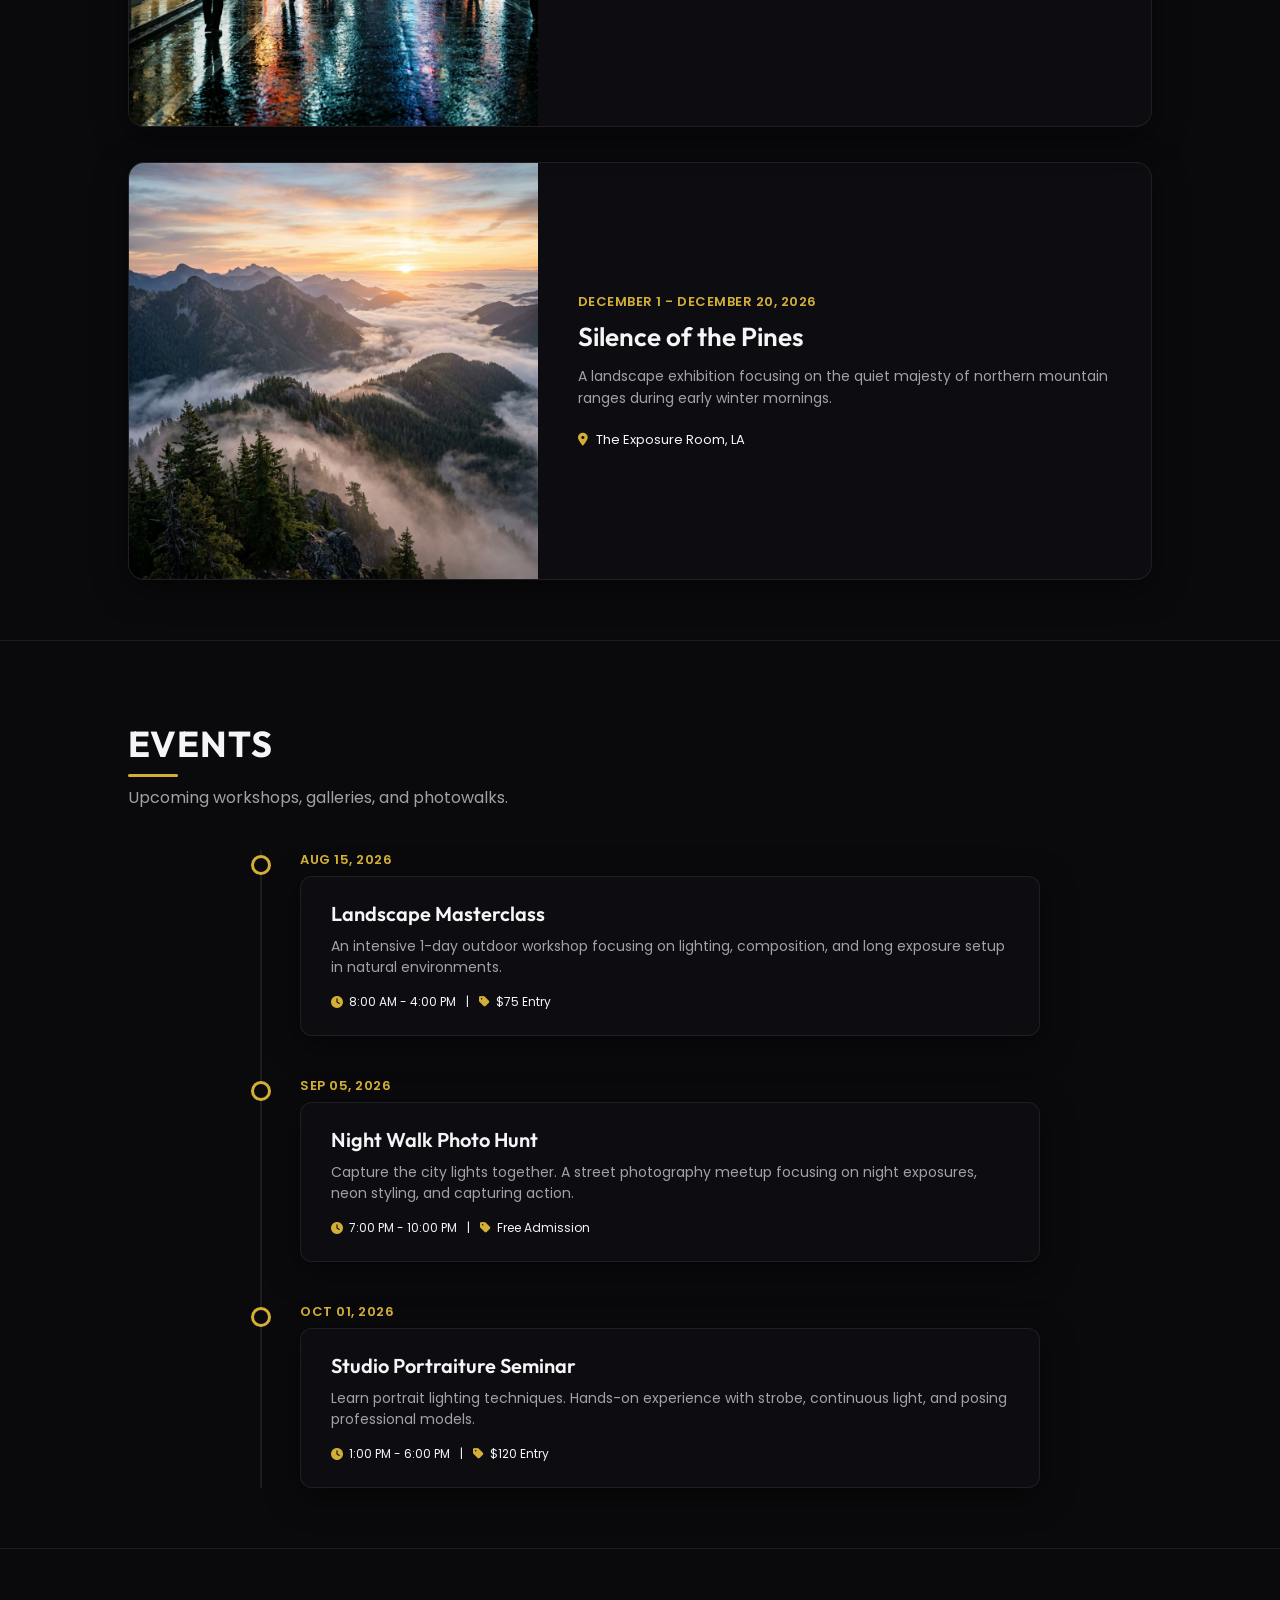
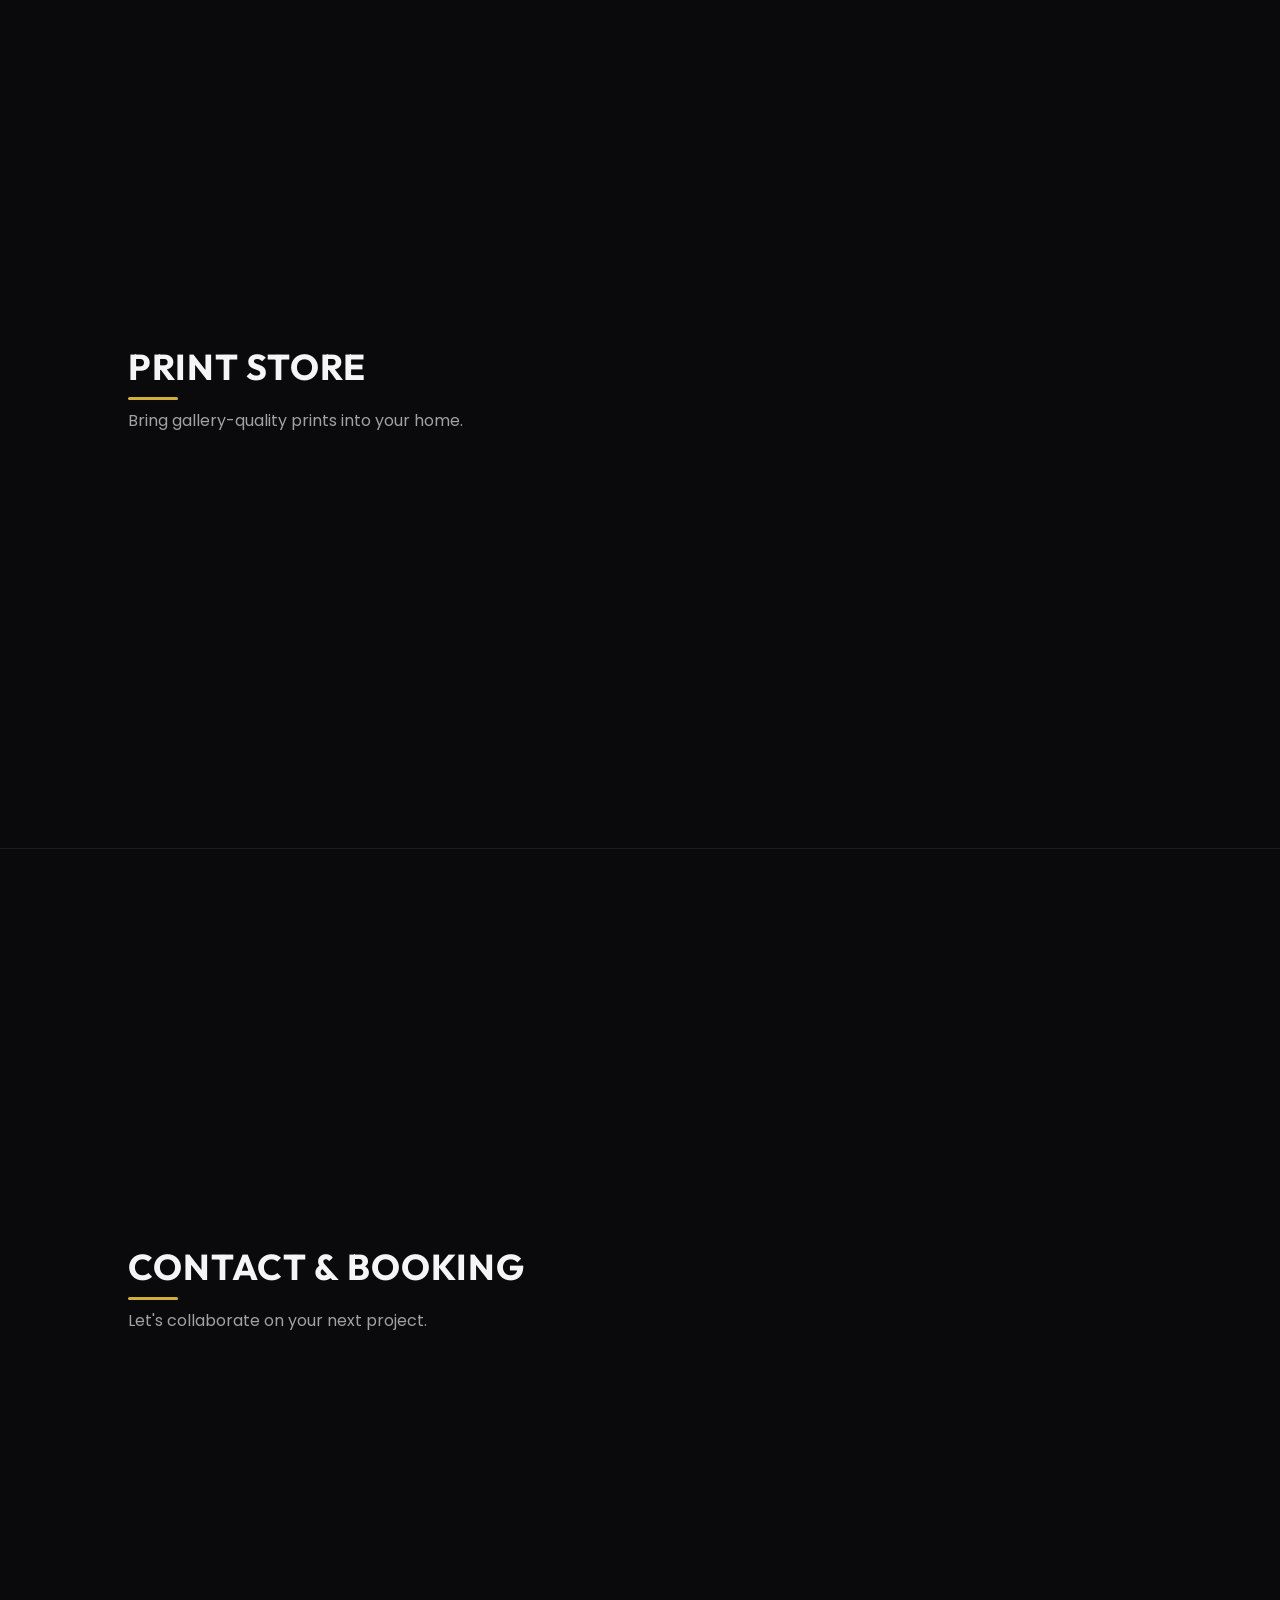
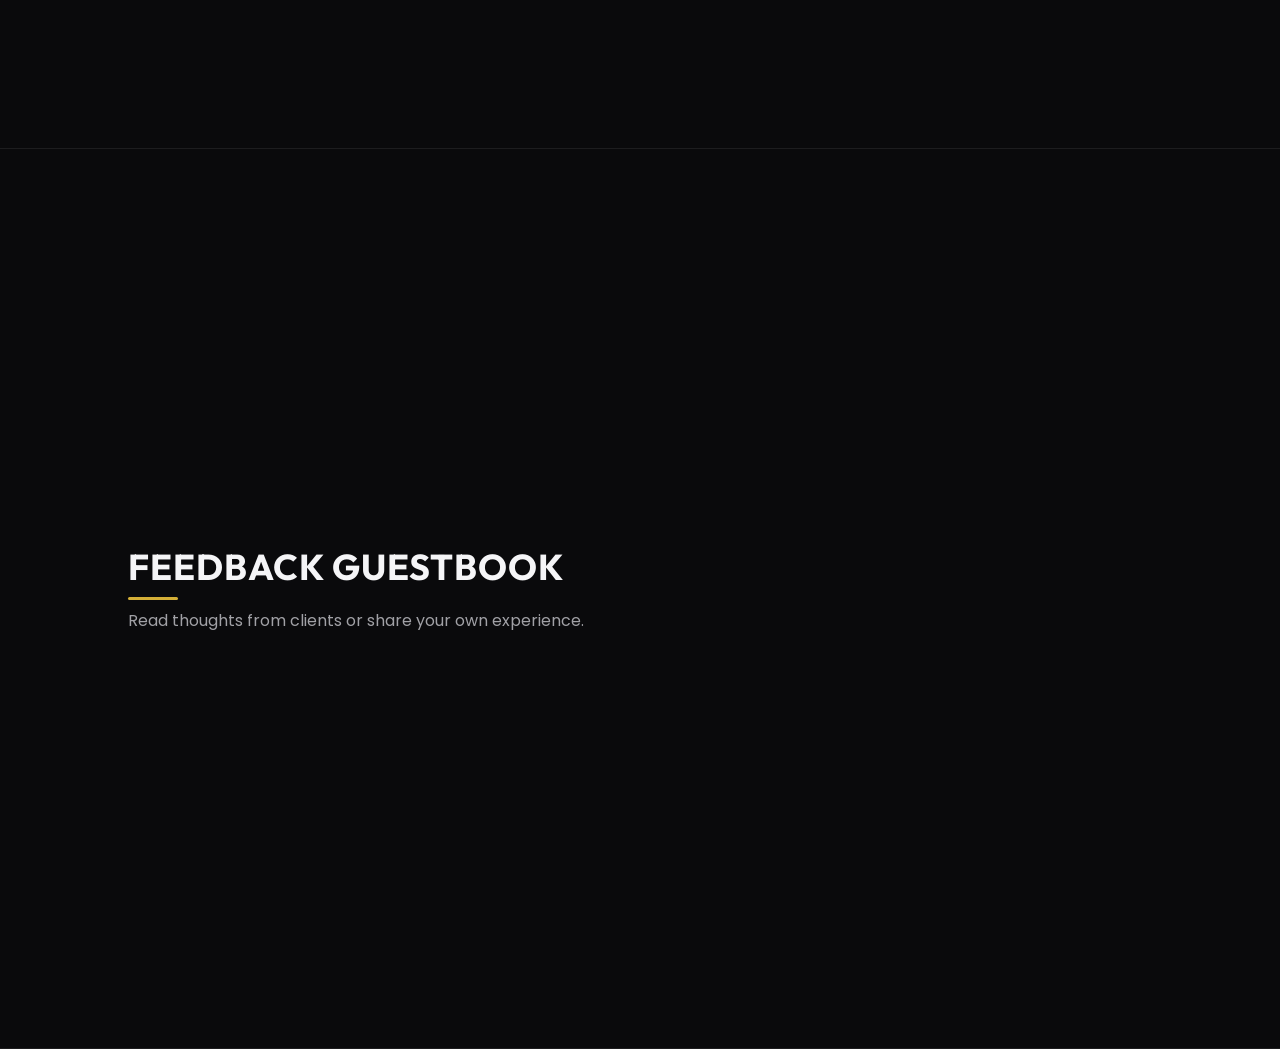
==== commit b17dd8f2: "Feature 5: Add Services package grids, Exhibits showcase cards, and Events timelines" ====
--- a/index.html
+++ b/index.html
@@ -153,21 +153,123 @@
         <section id="services" class="section">
           <h2 class="section_title">Services</h2>
           <div class="section_desc">Professional photography services tailored to your needs.</div>
-          <!-- Services UI will go here -->
+          <div class="services_grid">
+            <!-- Service 1 -->
+            <div class="service_card">
+              <div class="service_icon"><i class="fa-solid fa-user-tie"></i></div>
+              <h3>Portraits</h3>
+              <div class="service_price">$199</div>
+              <ul class="service_features">
+                <li>1.5 Hour Session</li>
+                <li>1 Location</li>
+                <li>20 High-Res Edited Photos</li>
+                <li>Digital Gallery Delivery</li>
+              </ul>
+              <a href="#contact" class="service_btn">Book Now</a>
+            </div>
+            
+            <!-- Service 2 (Popular) -->
+            <div class="service_card popular">
+              <div class="popular_badge">Most Popular</div>
+              <div class="service_icon"><i class="fa-solid fa-camera-retro"></i></div>
+              <h3>Weddings & Events</h3>
+              <div class="service_price">$999</div>
+              <ul class="service_features">
+                <li>6 Hours Coverage</li>
+                <li>Up to 2 Locations</li>
+                <li>150 High-Res Edited Photos</li>
+                <li>Print Release Rights</li>
+              </ul>
+              <a href="#contact" class="service_btn">Book Now</a>
+            </div>
+
+            <!-- Service 3 -->
+            <div class="service_card">
+              <div class="service_icon"><i class="fa-solid fa-city"></i></div>
+              <h3>Commercial</h3>
+              <div class="service_price">$499</div>
+              <ul class="service_features">
+                <li>4 Hour Session</li>
+                <li>Product / Architecture</li>
+                <li>50 Edited Shots</li>
+                <li>Commercial License Included</li>
+              </ul>
+              <a href="#contact" class="service_btn">Book Now</a>
+            </div>
+          </div>
         </section>
 
         <!-- Section: Exhibits -->
         <section id="exhibits" class="section">
           <h2 class="section_title">Exhibits</h2>
           <div class="section_desc">Featured series and public exhibitions.</div>
-          <!-- Exhibits UI will go here -->
+          <div class="exhibits_container">
+            <!-- Exhibit 1 -->
+            <div class="exhibit_card">
+              <div class="exhibit_img">
+                <img src="gallery_street.png" alt="Neon Reflections Exhibition">
+              </div>
+              <div class="exhibit_info">
+                <span class="exhibit_date">October 12 - November 5, 2026</span>
+                <h3>Neon Reflections</h3>
+                <p>A solo exhibition exploring the night streets of Tokyo and the intersection of artificial light and urban solitude.</p>
+                <span class="exhibit_loc"><i class="fa-solid fa-location-dot"></i> City Arts Gallery, NY</span>
+              </div>
+            </div>
+
+            <!-- Exhibit 2 -->
+            <div class="exhibit_card">
+              <div class="exhibit_img">
+                <img src="gallery_nature.png" alt="Silence of Pines Exhibition">
+              </div>
+              <div class="exhibit_info">
+                <span class="exhibit_date">December 1 - December 20, 2026</span>
+                <h3>Silence of the Pines</h3>
+                <p>A landscape exhibition focusing on the quiet majesty of northern mountain ranges during early winter mornings.</p>
+                <span class="exhibit_loc"><i class="fa-solid fa-location-dot"></i> The Exposure Room, LA</span>
+              </div>
+            </div>
+          </div>
         </section>
 
         <!-- Section: Events -->
         <section id="events" class="section">
           <h2 class="section_title">Events</h2>
           <div class="section_desc">Upcoming workshops, galleries, and photowalks.</div>
-          <!-- Events UI will go here -->
+          <div class="events_timeline">
+            <!-- Event 1 -->
+            <div class="timeline_item">
+              <div class="timeline_dot"></div>
+              <div class="timeline_date">Aug 15, 2026</div>
+              <div class="timeline_content">
+                <h3>Landscape Masterclass</h3>
+                <p>An intensive 1-day outdoor workshop focusing on lighting, composition, and long exposure setup in natural environments.</p>
+                <span class="event_meta"><i class="fa-solid fa-clock"></i> 8:00 AM - 4:00 PM <span style="margin: 0 10px;">|</span> <i class="fa-solid fa-tag"></i> $75 Entry</span>
+              </div>
+            </div>
+
+            <!-- Event 2 -->
+            <div class="timeline_item">
+              <div class="timeline_dot"></div>
+              <div class="timeline_date">Sep 05, 2026</div>
+              <div class="timeline_content">
+                <h3>Night Walk Photo Hunt</h3>
+                <p>Capture the city lights together. A street photography meetup focusing on night exposures, neon styling, and capturing action.</p>
+                <span class="event_meta"><i class="fa-solid fa-clock"></i> 7:00 PM - 10:00 PM <span style="margin: 0 10px;">|</span> <i class="fa-solid fa-tag"></i> Free Admission</span>
+              </div>
+            </div>
+
+            <!-- Event 3 -->
+            <div class="timeline_item">
+              <div class="timeline_dot"></div>
+              <div class="timeline_date">Oct 01, 2026</div>
+              <div class="timeline_content">
+                <h3>Studio Portraiture Seminar</h3>
+                <p>Learn portrait lighting techniques. Hands-on experience with strobe, continuous light, and posing professional models.</p>
+                <span class="event_meta"><i class="fa-solid fa-clock"></i> 1:00 PM - 6:00 PM <span style="margin: 0 10px;">|</span> <i class="fa-solid fa-tag"></i> $120 Entry</span>
+              </div>
+            </div>
+          </div>
         </section>
 
         <!-- Section: Store -->
--- a/style.css
+++ b/style.css
@@ -614,4 +614,350 @@
         top: 20px;
         right: 20px;
     }
+}
+
+/* --- Services Section --- */
+.services_grid {
+    display: grid;
+    grid-template-columns: repeat(auto-fit, minmax(280px, 1fr));
+    gap: 30px;
+    width: 100%;
+}
+
+.service_card {
+    background: var(--glass-bg);
+    border: 1px solid var(--glass-border);
+    border-radius: 16px;
+    padding: 40px 30px;
+    text-align: center;
+    position: relative;
+    overflow: hidden;
+    box-shadow: var(--shadow-premium);
+    transition: var(--transition-smooth);
+    display: flex;
+    flex-direction: column;
+    align-items: center;
+}
+
+.service_card:hover {
+    transform: translateY(-8px);
+    border-color: rgba(255, 255, 255, 0.2);
+    box-shadow: 0 12px 40px rgba(0, 0, 0, 0.7);
+}
+
+.service_icon {
+    font-size: 36px;
+    color: var(--accent-color);
+    margin-bottom: 20px;
+    width: 80px;
+    height: 80px;
+    background: rgba(255, 255, 255, 0.03);
+    border: 1px solid var(--glass-border);
+    border-radius: 50%;
+    display: flex;
+    align-items: center;
+    justify-content: center;
+    transition: var(--transition-smooth);
+}
+
+.service_card:hover .service_icon {
+    background: var(--accent-color);
+    color: var(--bg-darker);
+    transform: scale(1.1);
+}
+
+.service_card h3 {
+    font-family: var(--font-heading);
+    font-size: 22px;
+    font-weight: 600;
+    margin-bottom: 12px;
+}
+
+.service_price {
+    font-family: var(--font-heading);
+    font-size: 42px;
+    font-weight: 700;
+    color: var(--text-main);
+    margin-bottom: 25px;
+}
+
+.service_features {
+    list-style: none;
+    width: 100%;
+    margin-bottom: 30px;
+    flex-grow: 1;
+}
+
+.service_features li {
+    font-size: 14px;
+    color: var(--text-muted);
+    padding: 10px 0;
+    border-bottom: 1px solid rgba(255, 255, 255, 0.03);
+}
+
+.service_features li:last-child {
+    border-bottom: none;
+}
+
+.service_btn {
+    display: inline-block;
+    padding: 12px 30px;
+    border: 1px solid var(--accent-color);
+    color: var(--accent-color);
+    text-decoration: none;
+    border-radius: 8px;
+    font-weight: 600;
+    font-size: 14px;
+    letter-spacing: 0.5px;
+    width: 100%;
+    transition: var(--transition-smooth);
+}
+
+.service_btn:hover {
+    background: var(--accent-color);
+    color: var(--bg-darker);
+    box-shadow: 0 4px 15px rgba(212, 175, 55, 0.3);
+}
+
+/* Service Card Popular Badge & Styles */
+.service_card.popular {
+    border-color: var(--accent-color);
+    background: rgba(20, 20, 25, 0.85);
+    box-shadow: 0 8px 32px 0 rgba(212, 175, 55, 0.15);
+}
+
+.popular_badge {
+    position: absolute;
+    top: 15px;
+    right: 15px;
+    background: var(--accent-color);
+    color: var(--bg-darker);
+    padding: 4px 12px;
+    border-radius: 20px;
+    font-size: 11px;
+    font-weight: 700;
+    text-transform: uppercase;
+    letter-spacing: 0.5px;
+}
+
+.service_card.popular .service_btn {
+    background: var(--accent-color);
+    color: var(--bg-darker);
+}
+
+.service_card.popular .service_btn:hover {
+    background: var(--accent-hover);
+}
+
+/* --- Exhibits Section --- */
+.exhibits_container {
+    display: flex;
+    flex-direction: column;
+    gap: 35px;
+    width: 100%;
+}
+
+.exhibit_card {
+    display: flex;
+    background: var(--glass-bg);
+    border: 1px solid var(--glass-border);
+    border-radius: 16px;
+    overflow: hidden;
+    box-shadow: var(--shadow-premium);
+    transition: var(--transition-smooth);
+}
+
+.exhibit_card:hover {
+    transform: translateY(-5px);
+    border-color: rgba(255, 255, 255, 0.15);
+    box-shadow: 0 12px 40px rgba(0, 0, 0, 0.6);
+}
+
+.exhibit_img {
+    width: 40%;
+    min-height: 250px;
+    position: relative;
+    overflow: hidden;
+}
+
+.exhibit_img img {
+    width: 100%;
+    height: 100%;
+    object-fit: cover;
+    transition: var(--transition-smooth);
+}
+
+.exhibit_card:hover .exhibit_img img {
+    transform: scale(1.05);
+}
+
+.exhibit_info {
+    width: 60%;
+    padding: 40px;
+    display: flex;
+    flex-direction: column;
+    justify-content: center;
+}
+
+.exhibit_date {
+    font-size: 13px;
+    color: var(--accent-color);
+    font-weight: 600;
+    text-transform: uppercase;
+    margin-bottom: 8px;
+    letter-spacing: 0.5px;
+}
+
+.exhibit_info h3 {
+    font-family: var(--font-heading);
+    font-size: 26px;
+    font-weight: 600;
+    margin-bottom: 12px;
+}
+
+.exhibit_info p {
+    font-size: 14px;
+    color: var(--text-muted);
+    line-height: 1.6;
+    margin-bottom: 20px;
+}
+
+.exhibit_loc {
+    font-size: 13px;
+    color: var(--text-main);
+    display: flex;
+    align-items: center;
+    gap: 8px;
+}
+
+.exhibit_loc i {
+    color: var(--accent-color);
+}
+
+/* --- Events Section --- */
+.events_timeline {
+    position: relative;
+    max-width: 800px;
+    margin: 0 auto;
+    width: 100%;
+}
+
+.events_timeline::before {
+    content: '';
+    position: absolute;
+    top: 0;
+    left: 20px;
+    width: 2px;
+    height: 100%;
+    background: var(--glass-border);
+}
+
+.timeline_item {
+    position: relative;
+    margin-bottom: 40px;
+    padding-left: 60px;
+}
+
+.timeline_item:last-child {
+    margin-bottom: 0;
+}
+
+.timeline_dot {
+    position: absolute;
+    left: 11px;
+    top: 5px;
+    width: 20px;
+    height: 20px;
+    background: var(--bg-dark);
+    border: 3px solid var(--accent-color);
+    border-radius: 50%;
+    z-index: 10;
+    transition: var(--transition-smooth);
+}
+
+.timeline_item:hover .timeline_dot {
+    transform: scale(1.3);
+    background: var(--accent-color);
+    box-shadow: 0 0 10px var(--accent-color);
+}
+
+.timeline_date {
+    font-size: 13px;
+    color: var(--accent-color);
+    font-weight: 600;
+    text-transform: uppercase;
+    margin-bottom: 6px;
+    letter-spacing: 0.5px;
+}
+
+.timeline_content {
+    background: var(--glass-bg);
+    border: 1px solid var(--glass-border);
+    border-radius: 12px;
+    padding: 24px 30px;
+    box-shadow: var(--shadow-premium);
+    transition: var(--transition-smooth);
+}
+
+.timeline_item:hover .timeline_content {
+    border-color: rgba(255, 255, 255, 0.15);
+    box-shadow: 0 8px 24px rgba(0, 0, 0, 0.5);
+}
+
+.timeline_content h3 {
+    font-family: var(--font-heading);
+    font-size: 20px;
+    font-weight: 600;
+    margin-bottom: 10px;
+}
+
+.timeline_content p {
+    font-size: 14px;
+    color: var(--text-muted);
+    line-height: 1.5;
+    margin-bottom: 15px;
+}
+
+.event_meta {
+    font-size: 12px;
+    color: var(--text-main);
+    display: flex;
+    align-items: center;
+    flex-wrap: wrap;
+}
+
+.event_meta i {
+    color: var(--accent-color);
+    margin-right: 6px;
+}
+
+/* Exhibits & Events Responsiveness */
+@media (max-width: 768px) {
+    .exhibit_card {
+        flex-direction: column;
+    }
+    
+    .exhibit_img, .exhibit_info {
+        width: 100%;
+    }
+    
+    .exhibit_img {
+        min-height: 200px;
+    }
+    
+    .exhibit_info {
+        padding: 24px;
+    }
+    
+    .events_timeline::before {
+        left: 10px;
+    }
+    
+    .timeline_dot {
+        left: 1px;
+    }
+    
+    .timeline_item {
+        padding-left: 35px;
+    }
 }
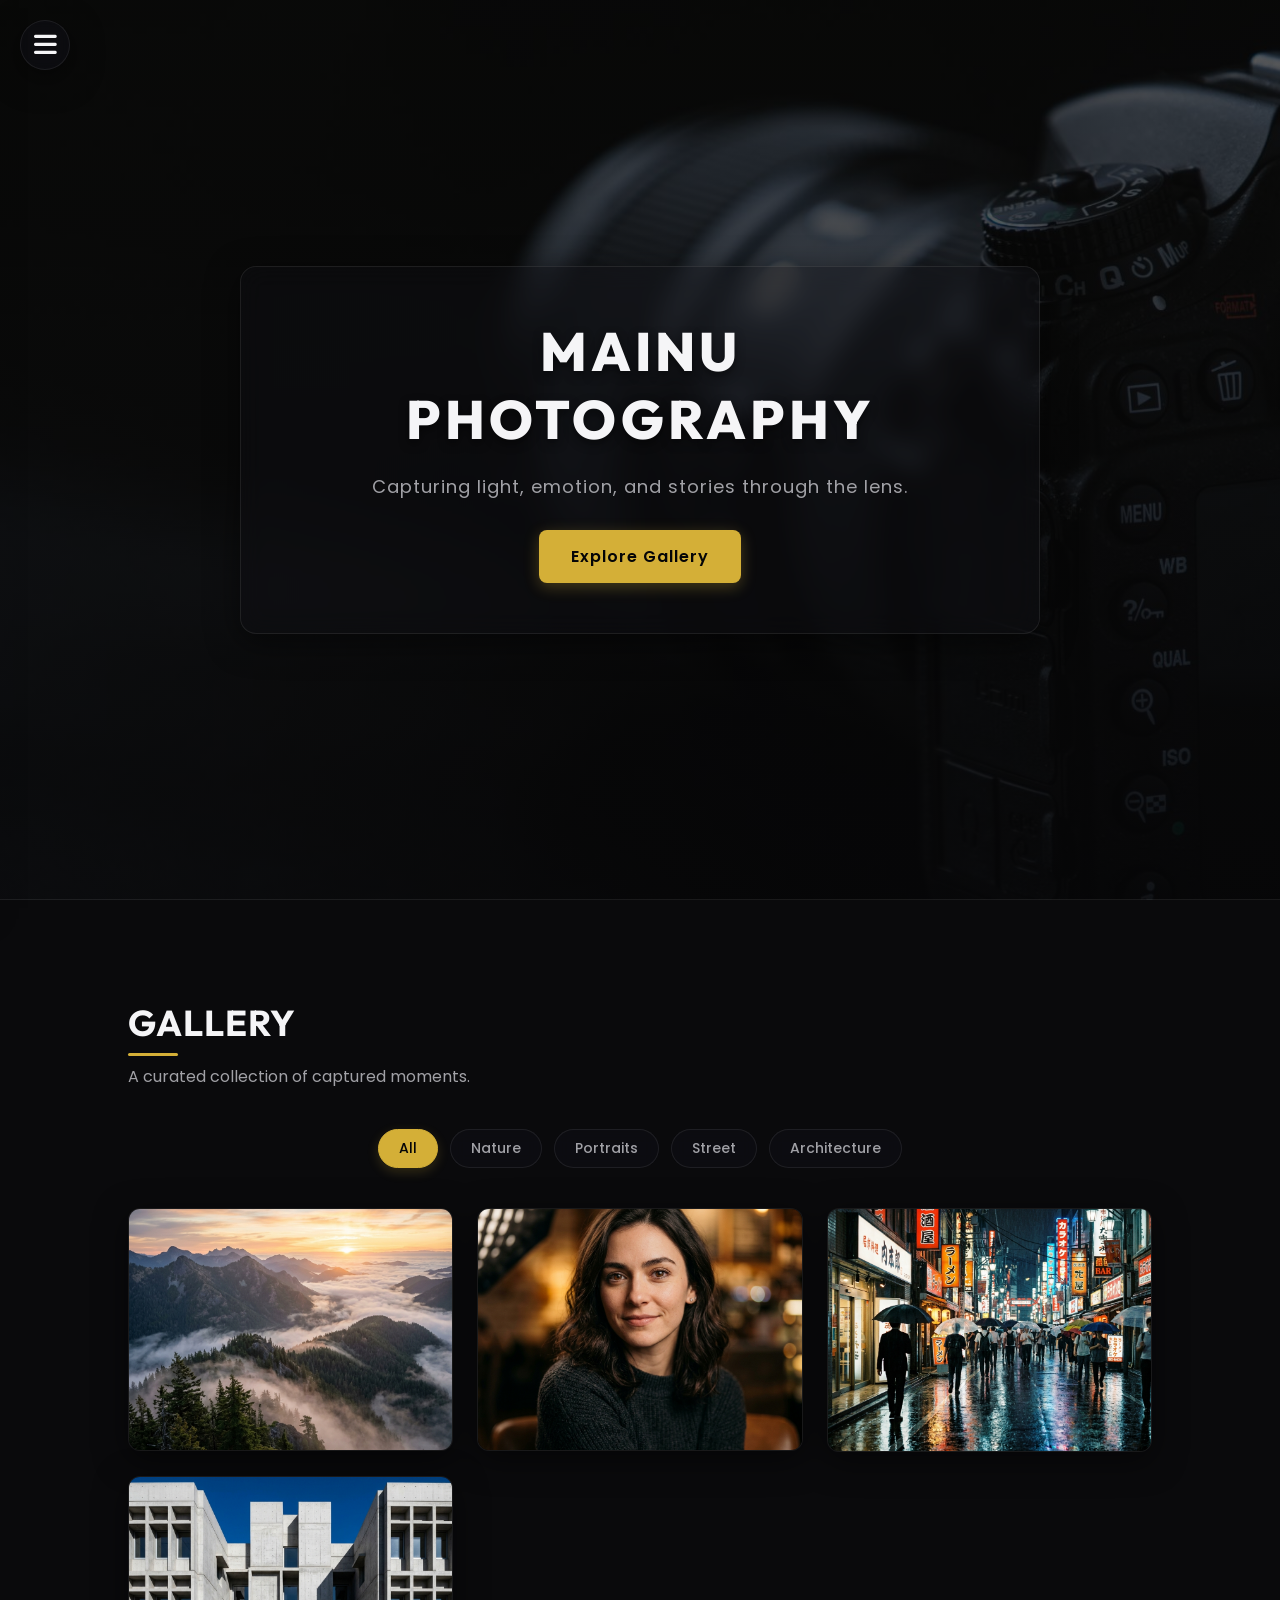
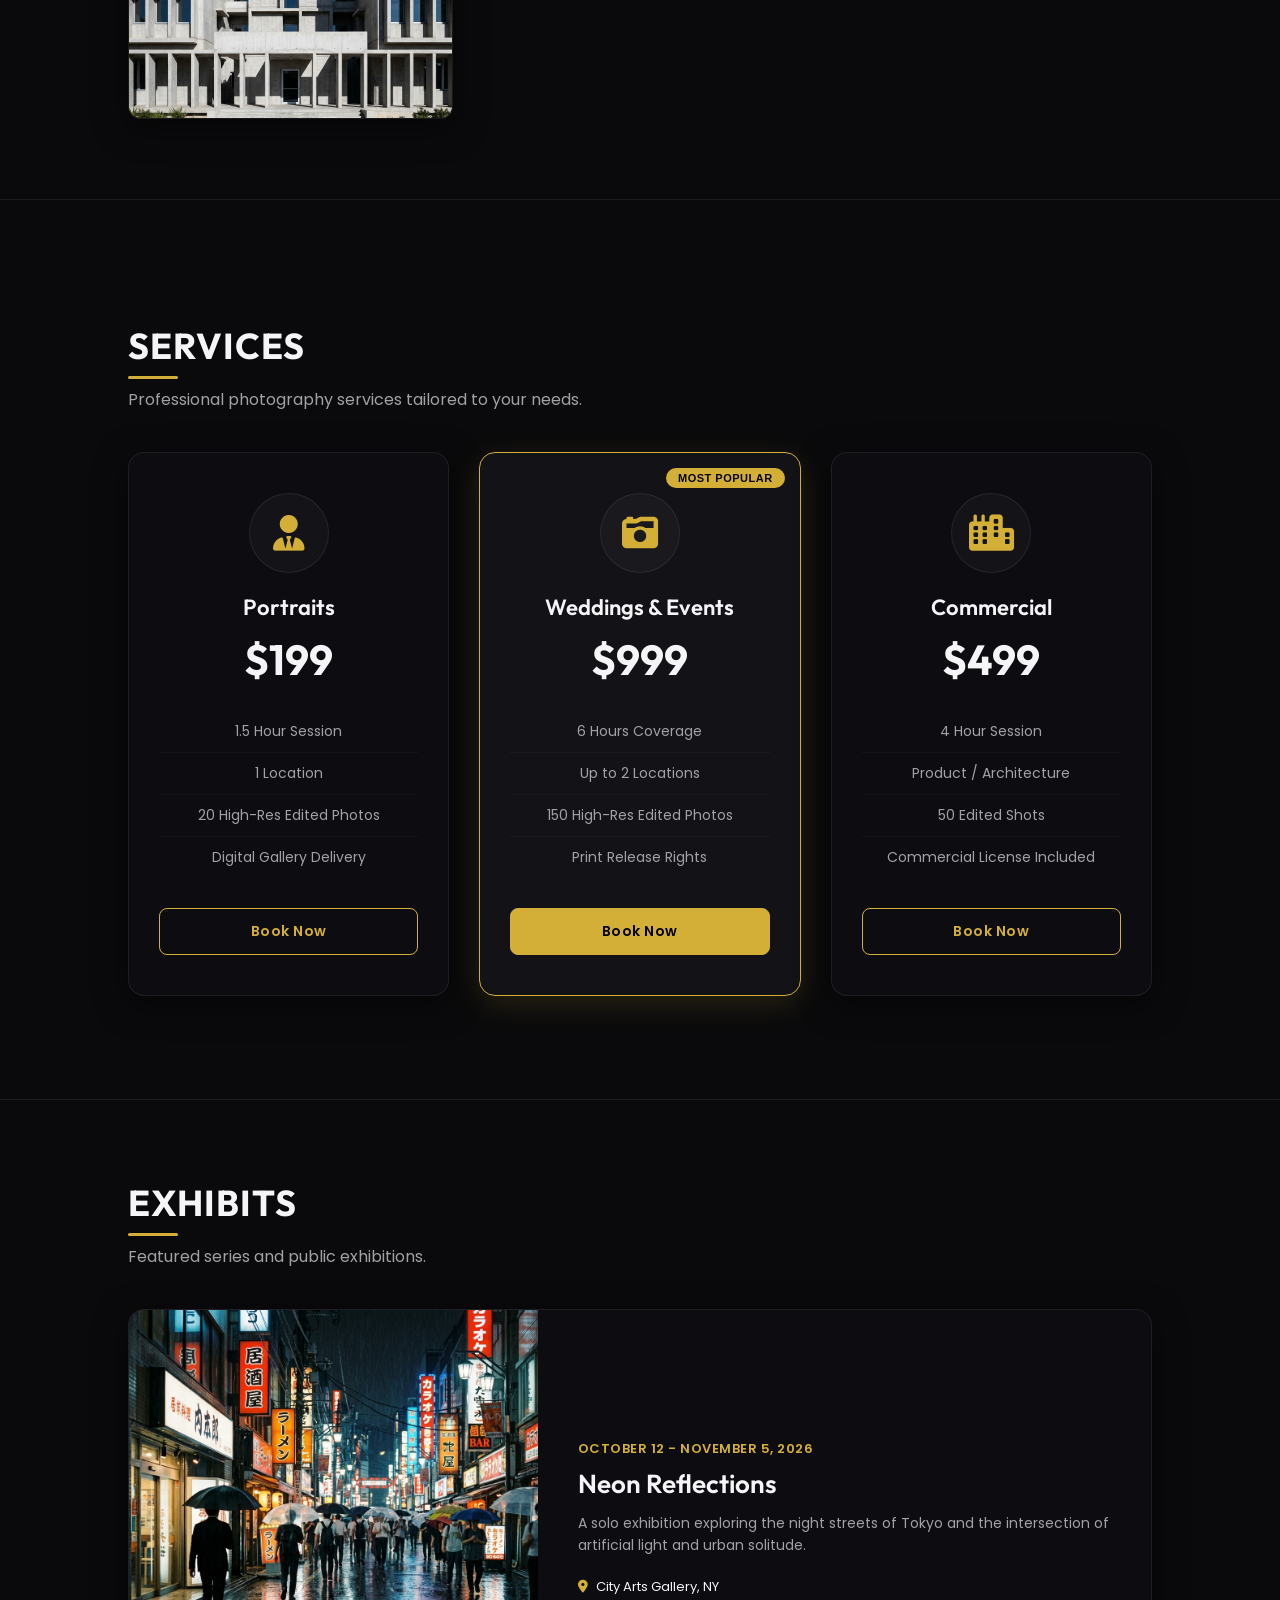
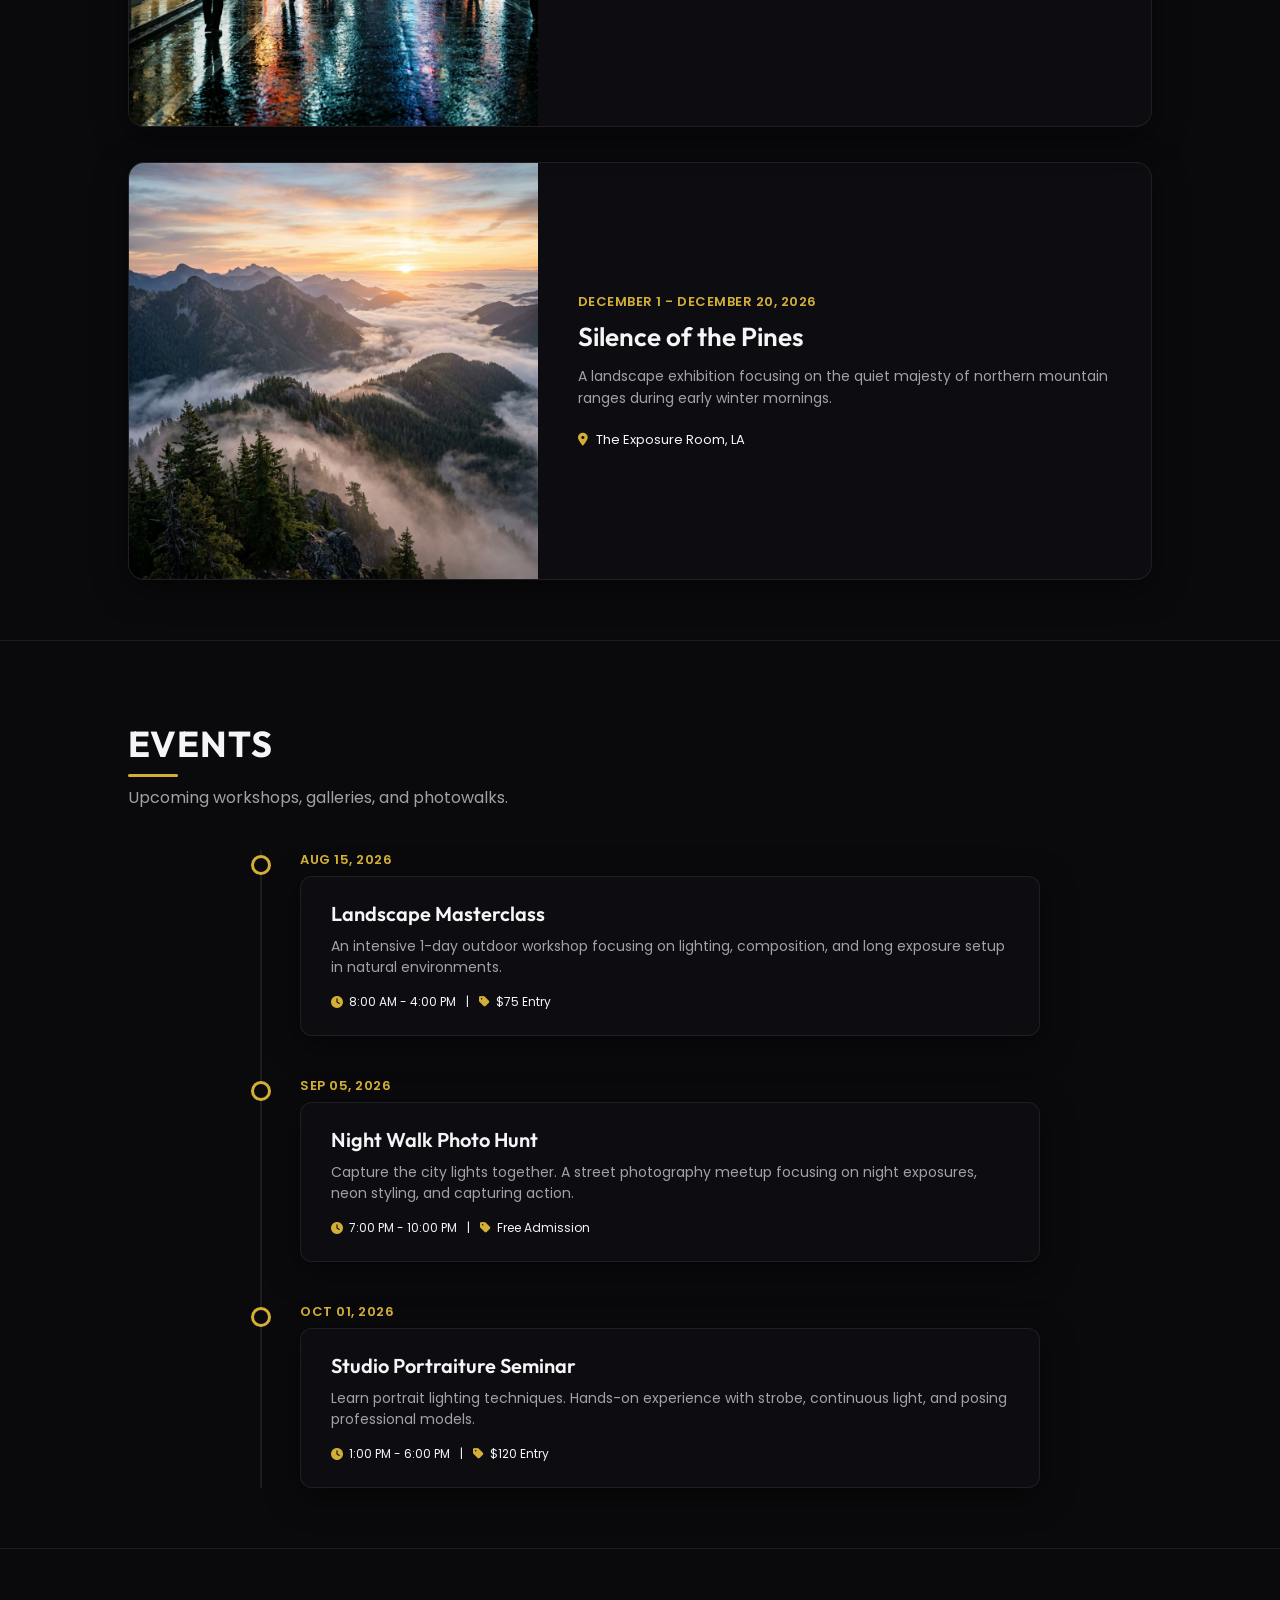
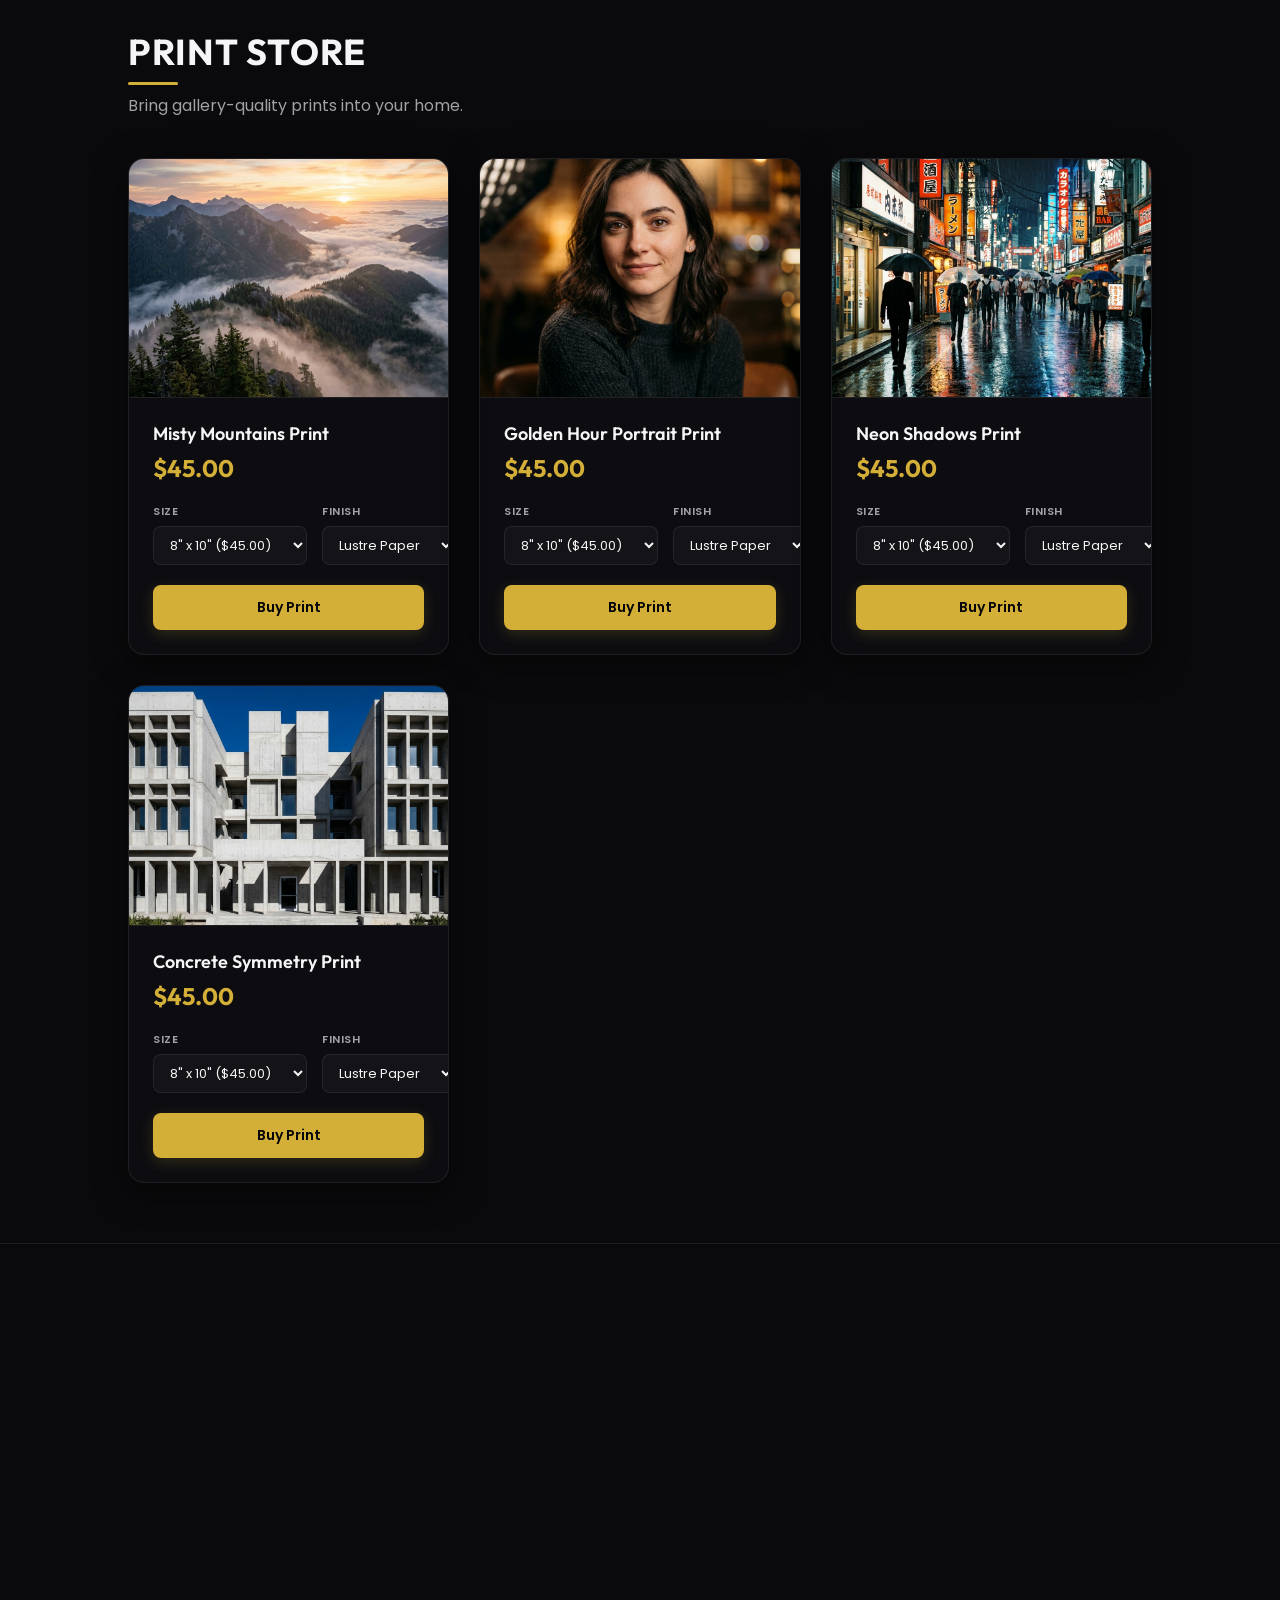
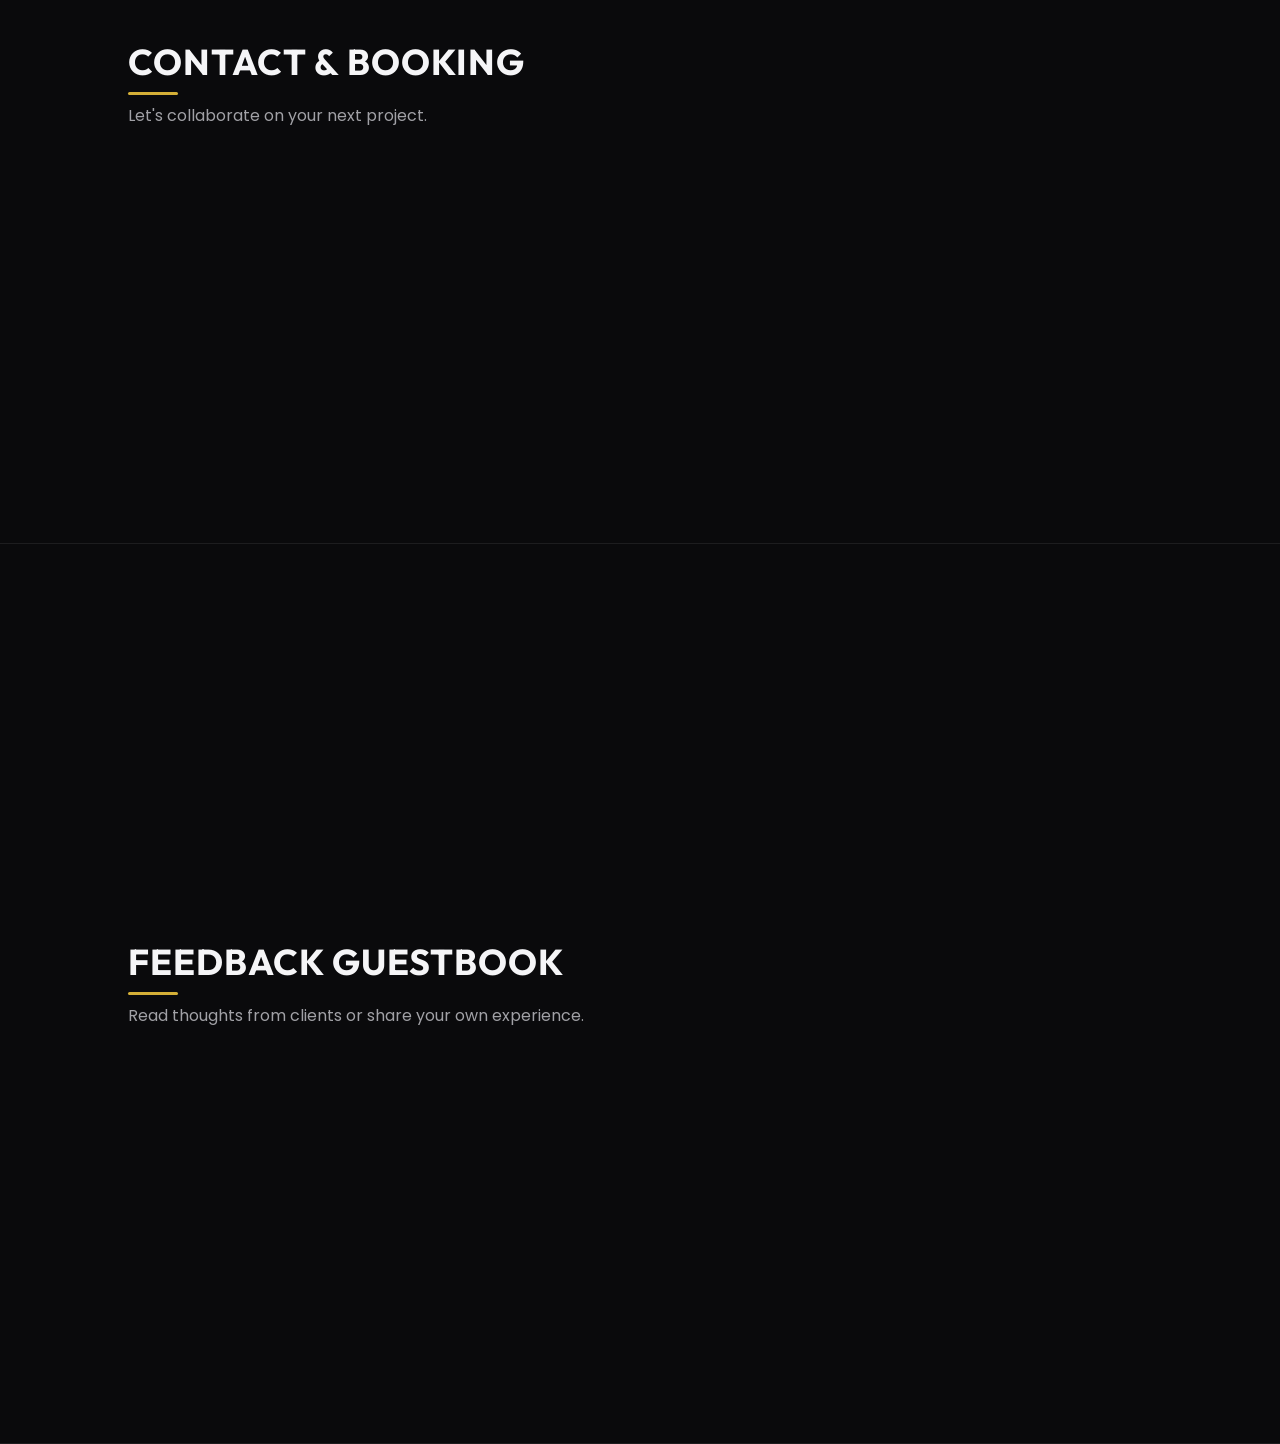
==== commit 317812c2: "Feature 6: Implement dynamic Print Store with custom pricing options and simulated checkout modal" ====
--- a/index.html
+++ b/index.html
@@ -276,7 +276,127 @@
         <section id="store" class="section">
           <h2 class="section_title">Print Store</h2>
           <div class="section_desc">Bring gallery-quality prints into your home.</div>
-          <!-- Store UI will go here -->
+          <div class="store_grid">
+            <!-- Product 1 -->
+            <div class="store_card" data-img="gallery_nature.png" data-title="Misty Mountains Print">
+              <div class="store_img">
+                <img src="gallery_nature.png" alt="Misty Mountains Print">
+              </div>
+              <div class="store_info">
+                <h3>Misty Mountains Print</h3>
+                <p class="store_price">$45.00</p>
+                <div class="store_options">
+                  <div class="option_group">
+                    <label>Size</label>
+                    <select class="print_size">
+                      <option value="8x10" data-price="45.00">8" x 10" ($45.00)</option>
+                      <option value="11x14" data-price="65.00">11" x 14" ($65.00)</option>
+                      <option value="16x20" data-price="95.00">16" x 20" ($95.00)</option>
+                    </select>
+                  </div>
+                  <div class="option_group">
+                    <label>Finish</label>
+                    <select class="print_finish">
+                      <option value="lustre">Lustre Paper</option>
+                      <option value="glossy">Glossy Paper</option>
+                      <option value="matte">Matte Fine Art</option>
+                    </select>
+                  </div>
+                </div>
+                <button class="store_btn_buy">Buy Print</button>
+              </div>
+            </div>
+
+            <!-- Product 2 -->
+            <div class="store_card" data-img="gallery_portrait.png" data-title="Golden Hour Portrait Print">
+              <div class="store_img">
+                <img src="gallery_portrait.png" alt="Golden Hour Portrait Print">
+              </div>
+              <div class="store_info">
+                <h3>Golden Hour Portrait Print</h3>
+                <p class="store_price">$45.00</p>
+                <div class="store_options">
+                  <div class="option_group">
+                    <label>Size</label>
+                    <select class="print_size">
+                      <option value="8x10" data-price="45.00">8" x 10" ($45.00)</option>
+                      <option value="11x14" data-price="65.00">11" x 14" ($65.00)</option>
+                      <option value="16x20" data-price="95.00">16" x 20" ($95.00)</option>
+                    </select>
+                  </div>
+                  <div class="option_group">
+                    <label>Finish</label>
+                    <select class="print_finish">
+                      <option value="lustre">Lustre Paper</option>
+                      <option value="glossy">Glossy Paper</option>
+                      <option value="matte">Matte Fine Art</option>
+                    </select>
+                  </div>
+                </div>
+                <button class="store_btn_buy">Buy Print</button>
+              </div>
+            </div>
+
+            <!-- Product 3 -->
+            <div class="store_card" data-img="gallery_street.png" data-title="Neon Shadows Print">
+              <div class="store_img">
+                <img src="gallery_street.png" alt="Neon Shadows Print">
+              </div>
+              <div class="store_info">
+                <h3>Neon Shadows Print</h3>
+                <p class="store_price">$45.00</p>
+                <div class="store_options">
+                  <div class="option_group">
+                    <label>Size</label>
+                    <select class="print_size">
+                      <option value="8x10" data-price="45.00">8" x 10" ($45.00)</option>
+                      <option value="11x14" data-price="65.00">11" x 14" ($65.00)</option>
+                      <option value="16x20" data-price="95.00">16" x 20" ($95.00)</option>
+                    </select>
+                  </div>
+                  <div class="option_group">
+                    <label>Finish</label>
+                    <select class="print_finish">
+                      <option value="lustre">Lustre Paper</option>
+                      <option value="glossy">Glossy Paper</option>
+                      <option value="matte">Matte Fine Art</option>
+                    </select>
+                  </div>
+                </div>
+                <button class="store_btn_buy">Buy Print</button>
+              </div>
+            </div>
+
+            <!-- Product 4 -->
+            <div class="store_card" data-img="gallery_architecture.png" data-title="Concrete Symmetry Print">
+              <div class="store_img">
+                <img src="gallery_architecture.png" alt="Concrete Symmetry Print">
+              </div>
+              <div class="store_info">
+                <h3>Concrete Symmetry Print</h3>
+                <p class="store_price">$45.00</p>
+                <div class="store_options">
+                  <div class="option_group">
+                    <label>Size</label>
+                    <select class="print_size">
+                      <option value="8x10" data-price="45.00">8" x 10" ($45.00)</option>
+                      <option value="11x14" data-price="65.00">11" x 14" ($65.00)</option>
+                      <option value="16x20" data-price="95.00">16" x 20" ($95.00)</option>
+                    </select>
+                  </div>
+                  <div class="option_group">
+                    <label>Finish</label>
+                    <select class="print_finish">
+                      <option value="lustre">Lustre Paper</option>
+                      <option value="glossy">Glossy Paper</option>
+                      <option value="matte">Matte Fine Art</option>
+                    </select>
+                  </div>
+                </div>
+                <button class="store_btn_buy">Buy Print</button>
+              </div>
+            </div>
+          </div>
         </section>
 
         <!-- Section: Contact -->
@@ -307,6 +427,43 @@
       </div>
     </div>
 
+    <!-- Checkout Modal -->
+    <div id="checkout_modal" class="checkout_modal">
+      <div class="checkout_content">
+        <span class="checkout_close"><i class="fa-solid fa-xmark"></i></span>
+        <h2>Order Your Print</h2>
+        <div class="checkout_summary">
+          <img id="checkout_summary_img" src="" alt="">
+          <div class="checkout_summary_details">
+            <h3 id="checkout_summary_title">Print Title</h3>
+            <p>Size: <span id="checkout_summary_size">8x10</span></p>
+            <p>Finish: <span id="checkout_summary_finish">Lustre</span></p>
+            <p class="checkout_summary_price">Total: <span id="checkout_summary_total">$45.00</span></p>
+          </div>
+        </div>
+        <form id="checkout_form" class="checkout_form">
+          <div class="form_group">
+            <label for="shipping_name">Full Name</label>
+            <input type="text" id="shipping_name" required>
+          </div>
+          <div class="form_group">
+            <label for="shipping_email">Email Address</label>
+            <input type="email" id="shipping_email" required>
+          </div>
+          <div class="form_group">
+            <label for="shipping_address">Shipping Address</label>
+            <textarea id="shipping_address" rows="3" required></textarea>
+          </div>
+          <button type="submit" class="checkout_submit_btn">Confirm Simulated Order</button>
+        </form>
+        <div id="checkout_success" class="checkout_success">
+          <div class="success_icon"><i class="fa-solid fa-circle-check"></i></div>
+          <h3>Thank you for your order!</h3>
+          <p>This is a simulated transaction. Your order request was captured successfully.</p>
+        </div>
+      </div>
+    </div>
+
   </body>
   <script src="script.js"></script>
 </html>
--- a/style.css
+++ b/style.css
@@ -960,4 +960,328 @@
     .timeline_item {
         padding-left: 35px;
     }
+}
+
+/* --- Print Store Section --- */
+.store_grid {
+    display: grid;
+    grid-template-columns: repeat(auto-fit, minmax(280px, 1fr));
+    gap: 30px;
+    width: 100%;
+}
+
+.store_card {
+    background: var(--glass-bg);
+    border: 1px solid var(--glass-border);
+    border-radius: 16px;
+    overflow: hidden;
+    box-shadow: var(--shadow-premium);
+    transition: var(--transition-smooth);
+    display: flex;
+    flex-direction: column;
+}
+
+.store_card:hover {
+    transform: translateY(-5px);
+    border-color: rgba(255, 255, 255, 0.15);
+    box-shadow: 0 12px 40px rgba(0, 0, 0, 0.6);
+}
+
+.store_img {
+    aspect-ratio: 4 / 3;
+    overflow: hidden;
+    border-bottom: 1px solid var(--glass-border);
+}
+
+.store_img img {
+    width: 100%;
+    height: 100%;
+    object-fit: cover;
+    transition: var(--transition-smooth);
+}
+
+.store_card:hover .store_img img {
+    transform: scale(1.05);
+}
+
+.store_info {
+    padding: 24px;
+    display: flex;
+    flex-direction: column;
+    flex-grow: 1;
+}
+
+.store_info h3 {
+    font-family: var(--font-heading);
+    font-size: 18px;
+    font-weight: 600;
+    margin-bottom: 8px;
+    color: var(--text-main);
+}
+
+.store_price {
+    font-family: var(--font-heading);
+    font-size: 24px;
+    font-weight: 700;
+    color: var(--accent-color);
+    margin-bottom: 20px;
+}
+
+.store_options {
+    display: flex;
+    gap: 15px;
+    margin-bottom: 20px;
+    width: 100%;
+}
+
+.option_group {
+    flex: 1;
+    display: flex;
+    flex-direction: column;
+    gap: 6px;
+}
+
+.option_group label {
+    font-size: 11px;
+    color: var(--text-muted);
+    text-transform: uppercase;
+    font-weight: 600;
+    letter-spacing: 0.5px;
+}
+
+.option_group select {
+    background: rgba(255, 255, 255, 0.03);
+    border: 1px solid var(--glass-border);
+    color: var(--text-main);
+    padding: 8px 12px;
+    border-radius: 8px;
+    font-size: 13px;
+    outline: none;
+    cursor: pointer;
+    transition: var(--transition-smooth);
+}
+
+.option_group select:focus {
+    border-color: var(--accent-color);
+}
+
+.option_group select option {
+    background: var(--bg-darker);
+    color: var(--text-main);
+}
+
+.store_btn_buy {
+    width: 100%;
+    padding: 12px;
+    background: var(--accent-color);
+    color: var(--bg-darker);
+    border: none;
+    border-radius: 8px;
+    font-weight: 600;
+    font-size: 14px;
+    cursor: pointer;
+    box-shadow: 0 4px 15px rgba(212, 175, 55, 0.2);
+    transition: var(--transition-smooth);
+    margin-top: auto;
+}
+
+.store_btn_buy:hover {
+    background: var(--accent-hover);
+    transform: translateY(-2px);
+    box-shadow: 0 6px 20px rgba(212, 175, 55, 0.4);
+}
+
+/* --- Checkout Modal --- */
+.checkout_modal {
+    display: none;
+    position: fixed;
+    z-index: 1010;
+    top: 0;
+    left: 0;
+    width: 100%;
+    height: 100%;
+    background: rgba(5, 5, 7, 0.95);
+    backdrop-filter: blur(8px);
+    justify-content: center;
+    align-items: center;
+    opacity: 0;
+    transition: opacity 0.3s ease;
+}
+
+.checkout_modal.show {
+    display: flex;
+    opacity: 1;
+}
+
+.checkout_content {
+    background: var(--glass-bg);
+    border: 1px solid var(--glass-border);
+    border-radius: 16px;
+    width: 90%;
+    max-width: 550px;
+    padding: 35px;
+    box-shadow: var(--shadow-premium);
+    position: relative;
+    animation: zoomIn 0.3s ease;
+    overflow-y: auto;
+    max-height: 90vh;
+}
+
+.checkout_close {
+    position: absolute;
+    top: 20px;
+    right: 20px;
+    color: var(--text-muted);
+    font-size: 22px;
+    cursor: pointer;
+    transition: var(--transition-smooth);
+    width: 32px;
+    height: 32px;
+    display: flex;
+    align-items: center;
+    justify-content: center;
+    border-radius: 50%;
+    background: rgba(255,255,255,0.05);
+}
+
+.checkout_close:hover {
+    color: var(--text-main);
+    background: rgba(255,255,255,0.1);
+}
+
+.checkout_content h2 {
+    font-family: var(--font-heading);
+    font-size: 24px;
+    font-weight: 700;
+    margin-bottom: 25px;
+    border-bottom: 1px solid var(--glass-border);
+    padding-bottom: 12px;
+}
+
+.checkout_summary {
+    display: flex;
+    gap: 20px;
+    background: rgba(255, 255, 255, 0.02);
+    border: 1px solid var(--glass-border);
+    border-radius: 12px;
+    padding: 15px;
+    margin-bottom: 25px;
+}
+
+#checkout_summary_img {
+    width: 100px;
+    height: 75px;
+    object-fit: cover;
+    border-radius: 8px;
+    border: 1px solid var(--glass-border);
+}
+
+.checkout_summary_details h3 {
+    font-size: 16px;
+    font-weight: 600;
+    margin-bottom: 5px;
+}
+
+.checkout_summary_details p {
+    font-size: 13px;
+    color: var(--text-muted);
+}
+
+.checkout_summary_price {
+    margin-top: 5px;
+    font-weight: 600;
+}
+
+#checkout_summary_total {
+    color: var(--accent-color);
+}
+
+.checkout_form {
+    display: flex;
+    flex-direction: column;
+    gap: 15px;
+}
+
+.checkout_form.hide {
+    display: none;
+}
+
+.form_group {
+    display: flex;
+    flex-direction: column;
+    gap: 8px;
+}
+
+.form_group label {
+    font-size: 12px;
+    color: var(--text-muted);
+    font-weight: 500;
+}
+
+.form_group input, .form_group textarea {
+    background: rgba(255, 255, 255, 0.02);
+    border: 1px solid var(--glass-border);
+    color: var(--text-main);
+    padding: 12px;
+    border-radius: 8px;
+    font-size: 14px;
+    outline: none;
+    transition: var(--transition-smooth);
+    width: 100%;
+}
+
+.form_group input:focus, .form_group textarea:focus {
+    border-color: var(--accent-color);
+    background: rgba(255, 255, 255, 0.04);
+}
+
+.checkout_submit_btn {
+    width: 100%;
+    padding: 14px;
+    background: var(--accent-color);
+    color: var(--bg-darker);
+    border: none;
+    border-radius: 8px;
+    font-weight: 600;
+    font-size: 15px;
+    cursor: pointer;
+    margin-top: 10px;
+    box-shadow: 0 4px 15px rgba(212, 175, 55, 0.2);
+    transition: var(--transition-smooth);
+}
+
+.checkout_submit_btn:hover {
+    background: var(--accent-hover);
+    box-shadow: 0 6px 20px rgba(212, 175, 55, 0.4);
+}
+
+/* Success Message Area */
+.checkout_success {
+    display: none;
+    flex-direction: column;
+    align-items: center;
+    text-align: center;
+    padding: 20px 0;
+    animation: fadeIn 0.5s ease;
+}
+
+.checkout_success.show {
+    display: flex;
+}
+
+.success_icon {
+    font-size: 54px;
+    color: #2ecc71;
+    margin-bottom: 15px;
+}
+
+.checkout_success h3 {
+    font-size: 20px;
+    font-weight: 600;
+    margin-bottom: 8px;
+}
+
+.checkout_success p {
+    font-size: 14px;
+    color: var(--text-muted);
 }
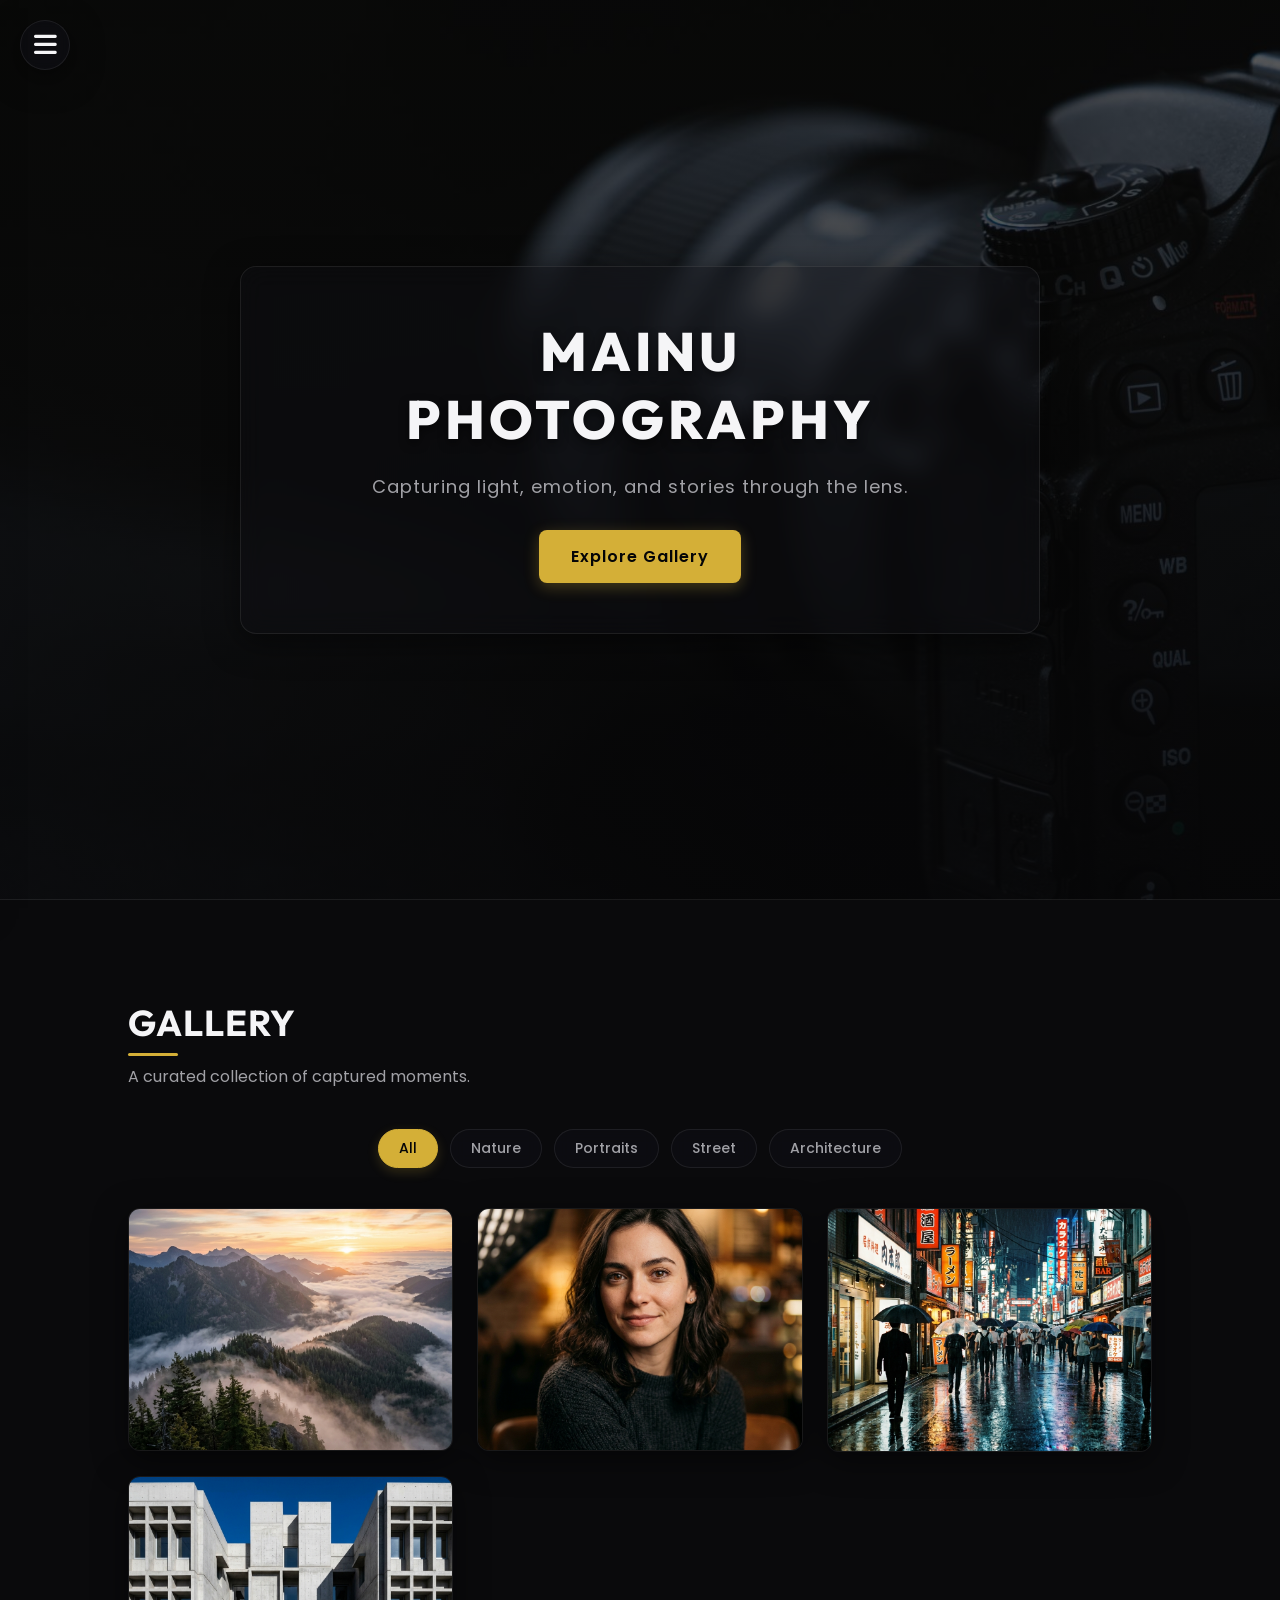
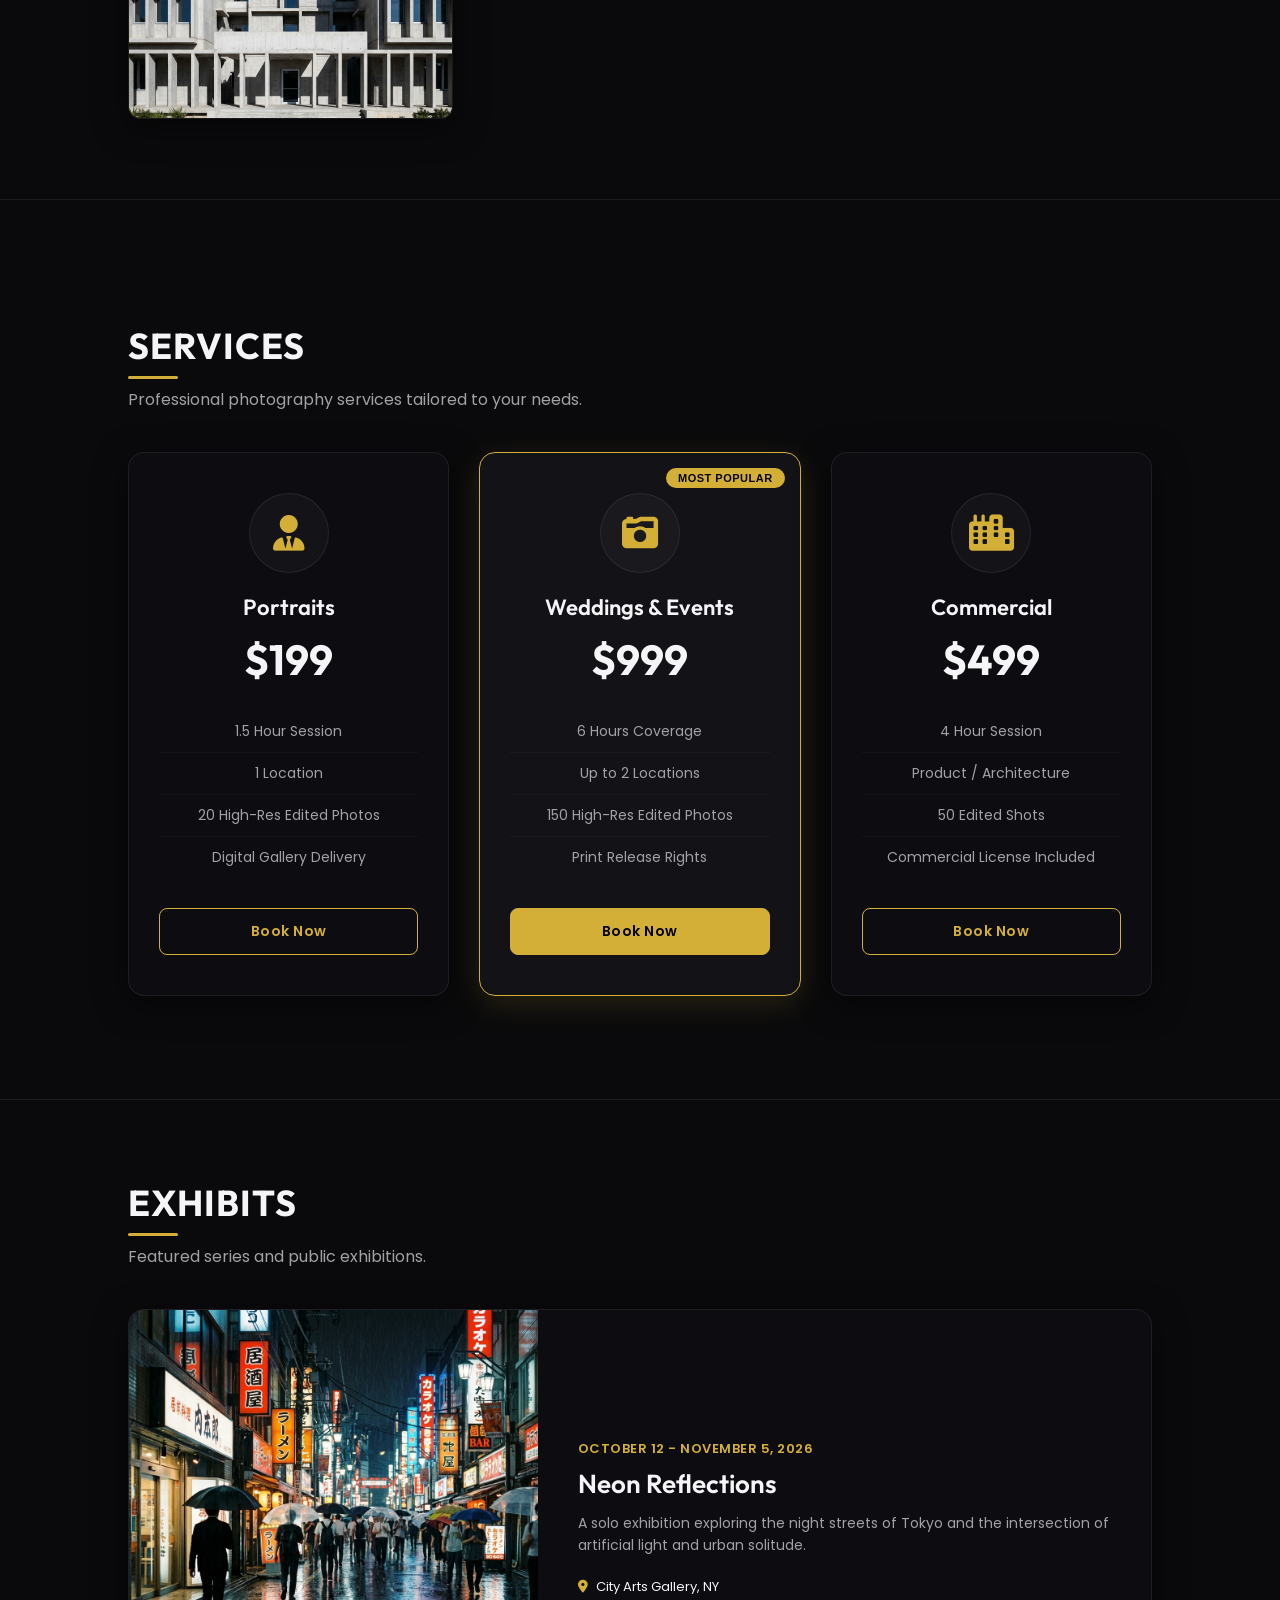
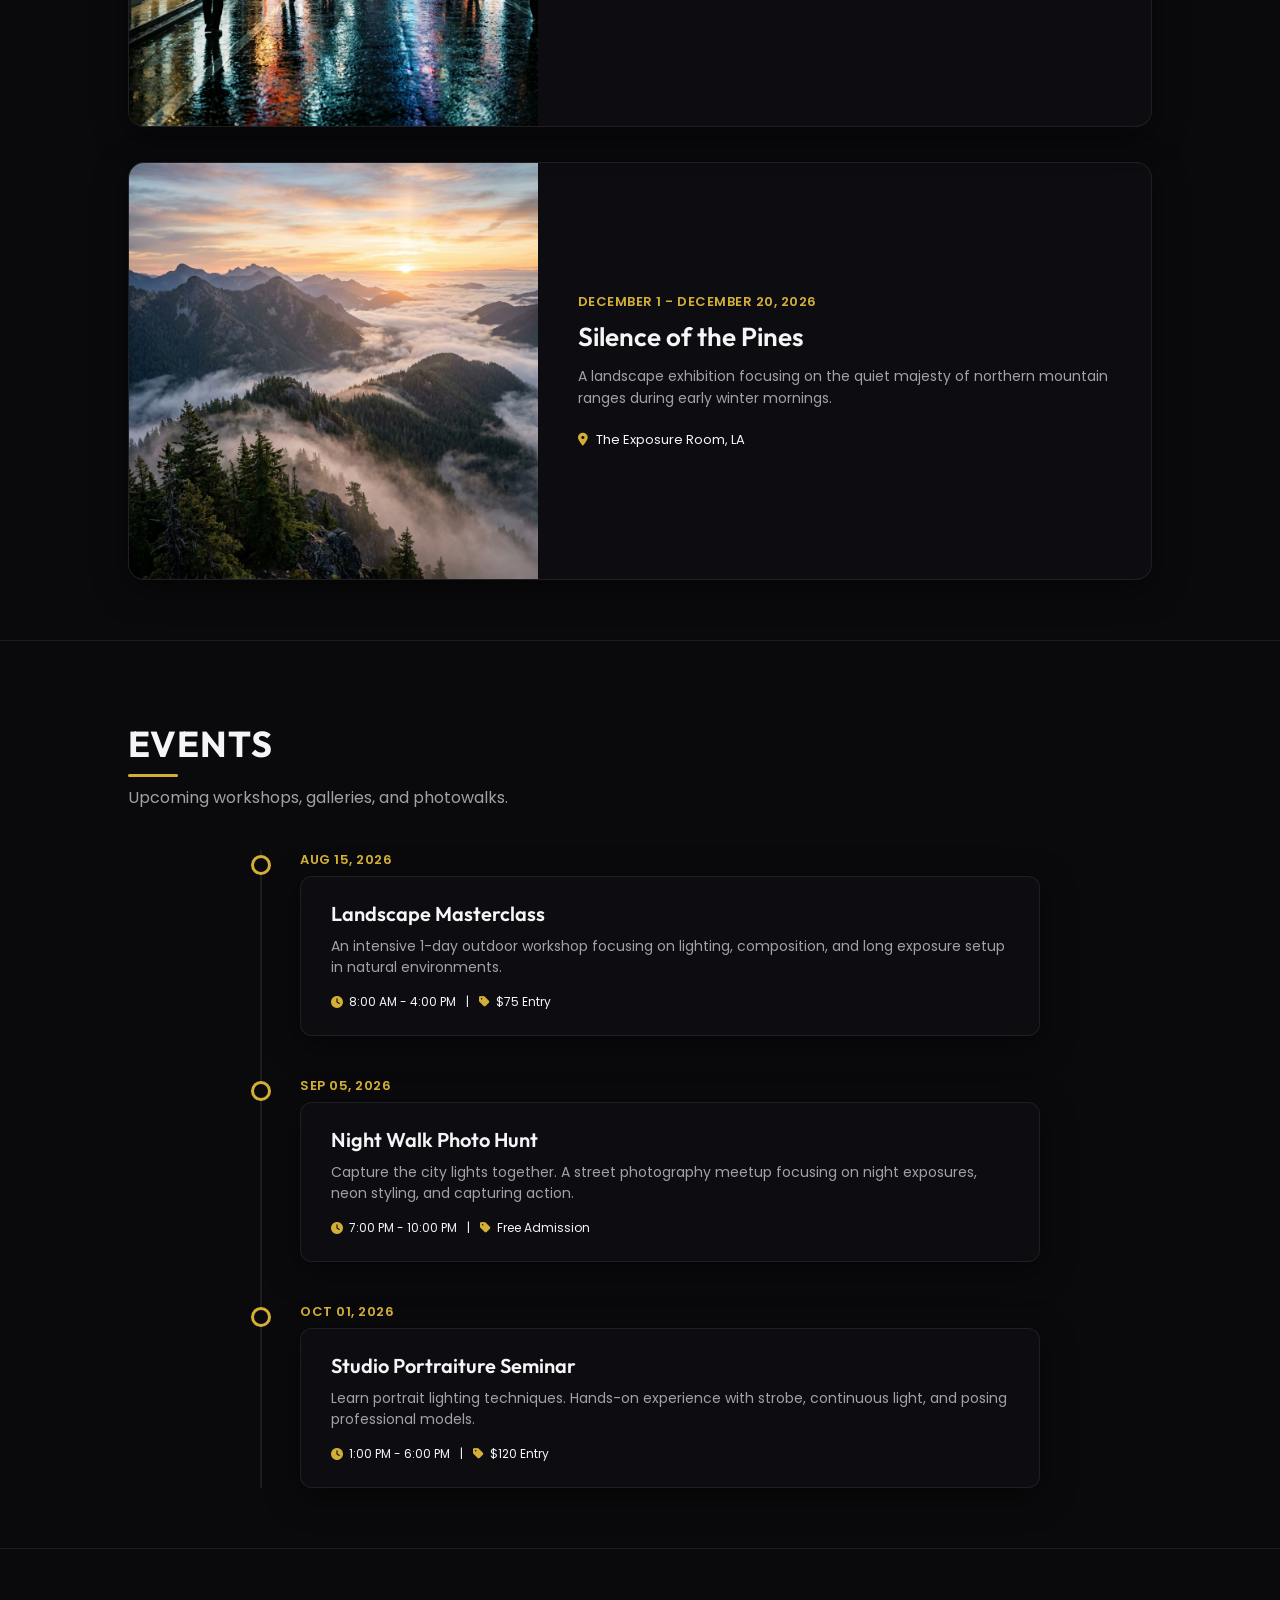
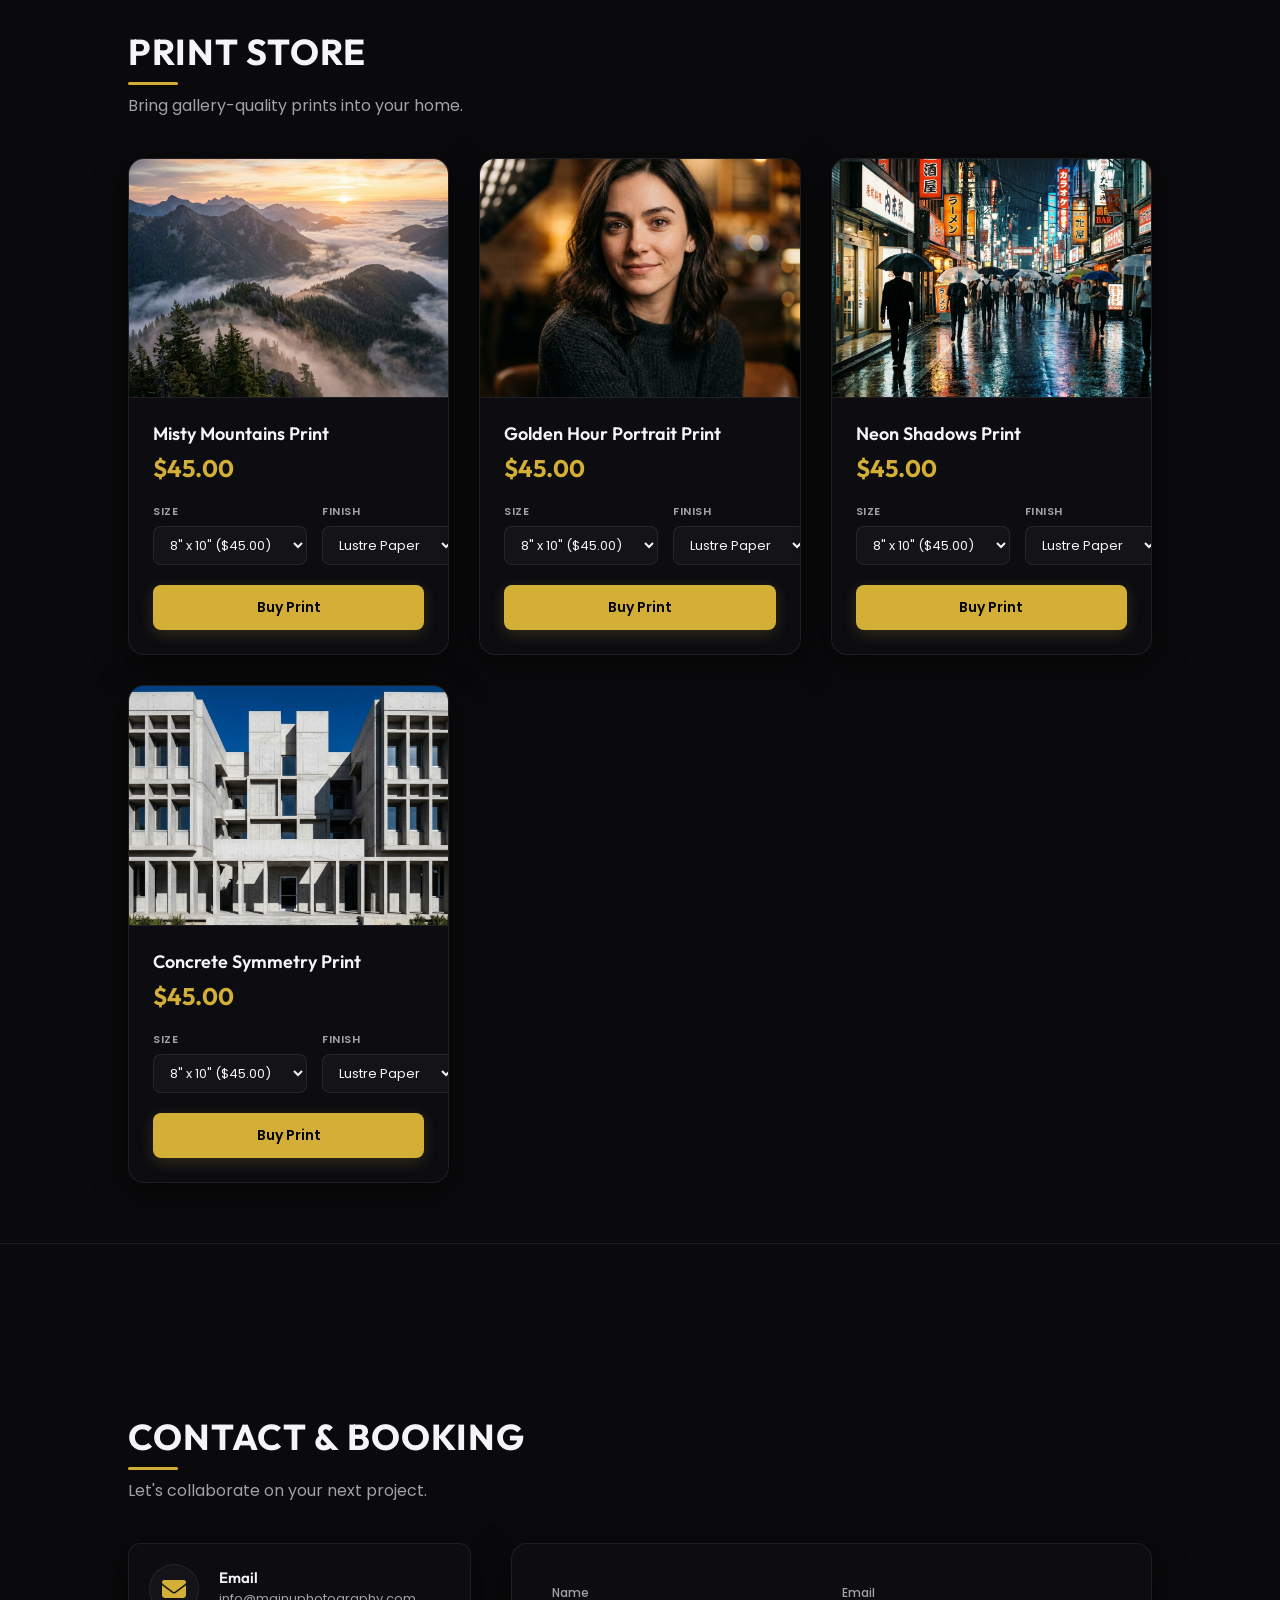
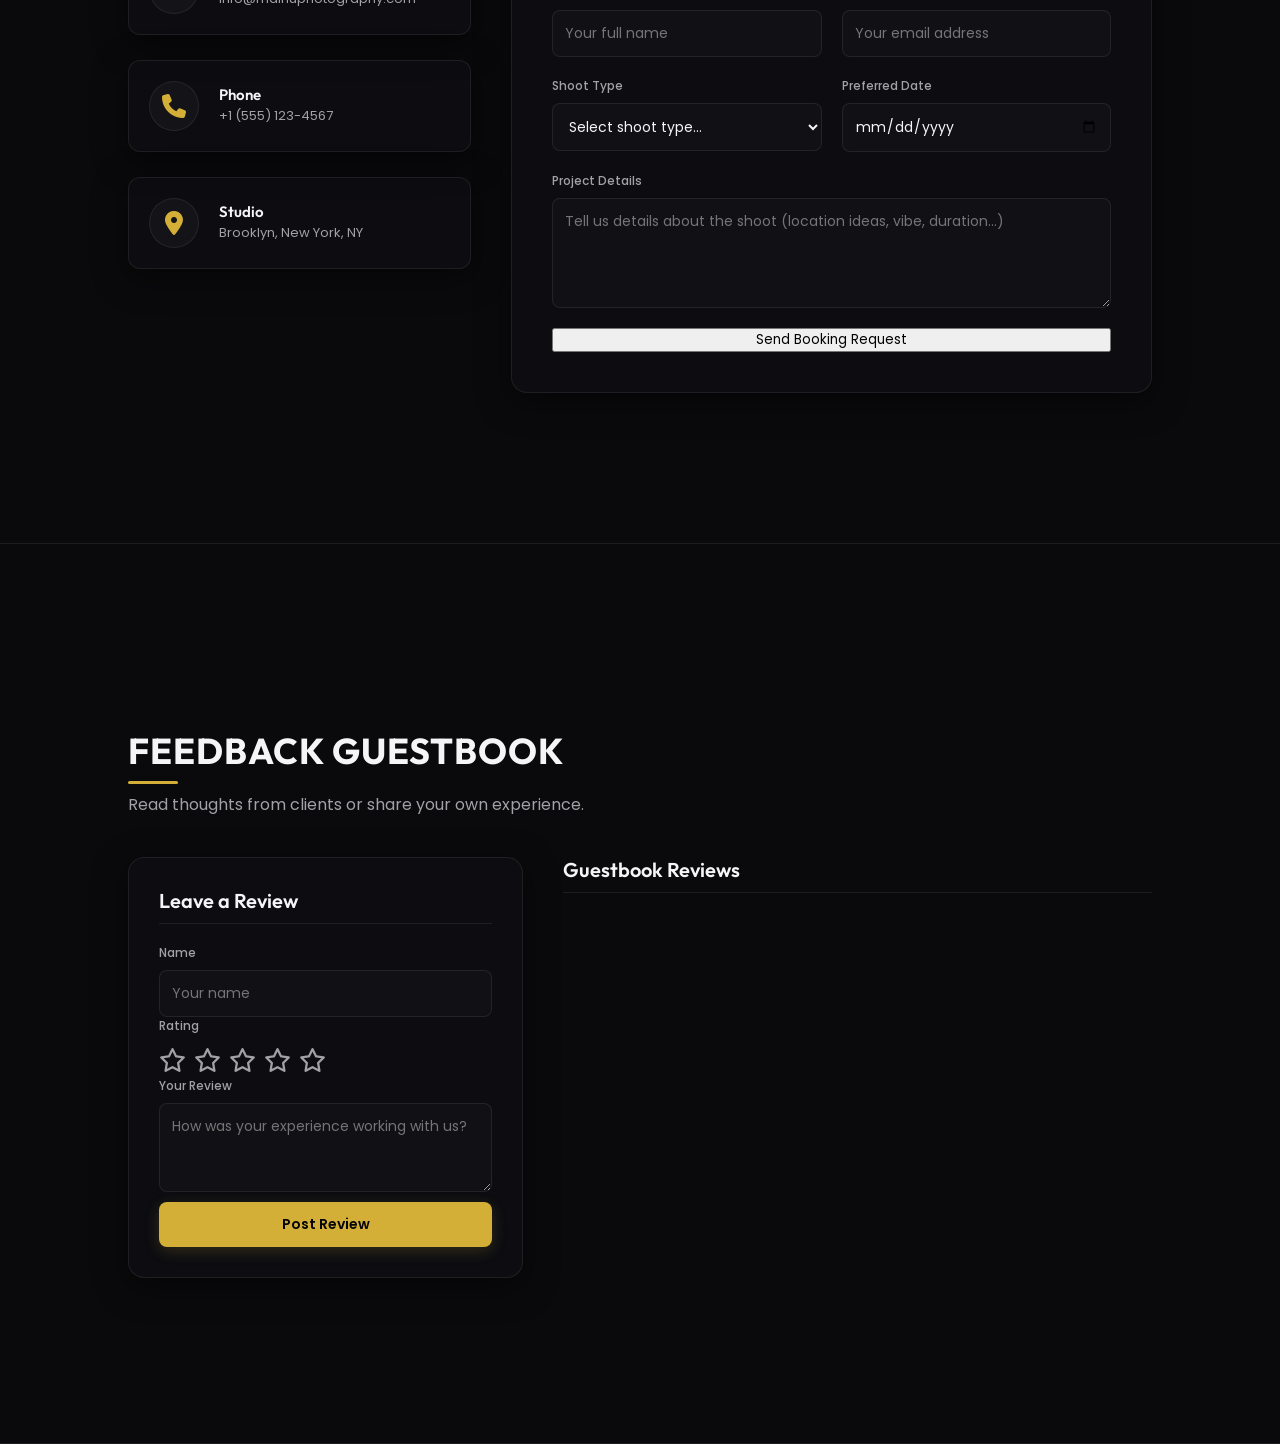
==== commit f501f1af: "Feature 7: Implement interactive Booking Form and LocalStorage-backed Guestbook reviews with star ra" ====
--- a/index.html
+++ b/index.html
@@ -403,14 +403,107 @@
         <section id="contact" class="section">
           <h2 class="section_title">Contact & Booking</h2>
           <div class="section_desc">Let's collaborate on your next project.</div>
-          <!-- Contact UI will go here -->
+          <div class="contact_container">
+            <div class="contact_info_box">
+              <div class="info_item">
+                <i class="fa-solid fa-envelope"></i>
+                <div>
+                  <h4>Email</h4>
+                  <p>info@mainuphotography.com</p>
+                </div>
+              </div>
+              <div class="info_item">
+                <i class="fa-solid fa-phone"></i>
+                <div>
+                  <h4>Phone</h4>
+                  <p>+1 (555) 123-4567</p>
+                </div>
+              </div>
+              <div class="info_item">
+                <i class="fa-solid fa-location-dot"></i>
+                <div>
+                  <h4>Studio</h4>
+                  <p>Brooklyn, New York, NY</p>
+                </div>
+              </div>
+            </div>
+            <form id="booking_form" class="contact_form_element">
+              <div class="form_row">
+                <div class="form_group">
+                  <label for="booking_name">Name</label>
+                  <input type="text" id="booking_name" required placeholder="Your full name">
+                </div>
+                <div class="form_group">
+                  <label for="booking_email">Email</label>
+                  <input type="email" id="booking_email" required placeholder="Your email address">
+                </div>
+              </div>
+              <div class="form_row">
+                <div class="form_group">
+                  <label for="booking_type">Shoot Type</label>
+                  <select id="booking_type" required>
+                    <option value="" disabled selected>Select shoot type...</option>
+                    <option value="portrait">Portrait Session</option>
+                    <option value="wedding">Wedding / Event</option>
+                    <option value="commercial">Commercial / Product</option>
+                    <option value="other">Other / Custom</option>
+                  </select>
+                </div>
+                <div class="form_group">
+                  <label for="booking_date">Preferred Date</label>
+                  <input type="date" id="booking_date" required>
+                </div>
+              </div>
+              <div class="form_group">
+                <label for="booking_message">Project Details</label>
+                <textarea id="booking_message" rows="4" placeholder="Tell us details about the shoot (location ideas, vibe, duration...)" required></textarea>
+              </div>
+              <button type="submit" class="contact_submit_btn">Send Booking Request</button>
+            </form>
+            <div id="booking_success_alert" class="booking_success_alert">
+              <i class="fa-solid fa-circle-check"></i>
+              <h3>Booking Request Sent!</h3>
+              <p>Thank you for reaching out. We will get back to you within 24 hours to confirm details.</p>
+            </div>
+          </div>
         </section>
 
         <!-- Section: Feedback -->
         <section id="feedback" class="section">
           <h2 class="section_title">Feedback Guestbook</h2>
           <div class="section_desc">Read thoughts from clients or share your own experience.</div>
-          <!-- Feedback UI will go here -->
+          <div class="feedback_container">
+            <div class="feedback_submit_panel">
+              <h3>Leave a Review</h3>
+              <form id="feedback_form">
+                <div class="form_group">
+                  <label for="reviewer_name">Name</label>
+                  <input type="text" id="reviewer_name" required placeholder="Your name">
+                </div>
+                <div class="form_group">
+                  <label>Rating</label>
+                  <div class="star_rating_input">
+                    <i class="fa-star fa-regular" data-rating="1"></i>
+                    <i class="fa-star fa-regular" data-rating="2"></i>
+                    <i class="fa-star fa-regular" data-rating="3"></i>
+                    <i class="fa-star fa-regular" data-rating="4"></i>
+                    <i class="fa-star fa-regular" data-rating="5"></i>
+                  </div>
+                </div>
+                <div class="form_group">
+                  <label for="reviewer_comment">Your Review</label>
+                  <textarea id="reviewer_comment" rows="3" required placeholder="How was your experience working with us?"></textarea>
+                </div>
+                <button type="submit" class="feedback_submit_btn">Post Review</button>
+              </form>
+            </div>
+            <div class="reviews_list_panel">
+              <h3>Guestbook Reviews</h3>
+              <div id="reviews_list" class="reviews_list">
+                <!-- Dynamic reviews will be loaded here -->
+              </div>
+            </div>
+          </div>
         </section>
 
       </div>
--- a/style.css
+++ b/style.css
@@ -1284,4 +1284,303 @@
 .checkout_success p {
     font-size: 14px;
     color: var(--text-muted);
+}
+
+/* --- Contact & Booking Section --- */
+.contact_container {
+    display: flex;
+    gap: 40px;
+    width: 100%;
+}
+
+.contact_info_box {
+    width: 35%;
+    display: flex;
+    flex-direction: column;
+    gap: 25px;
+}
+
+.info_item {
+    background: var(--glass-bg);
+    border: 1px solid var(--glass-border);
+    border-radius: 12px;
+    padding: 20px;
+    display: flex;
+    align-items: center;
+    gap: 20px;
+    box-shadow: var(--shadow-premium);
+}
+
+.info_item i {
+    font-size: 24px;
+    color: var(--accent-color);
+    background: rgba(255, 255, 255, 0.03);
+    border: 1px solid var(--glass-border);
+    width: 50px;
+    height: 50px;
+    border-radius: 50%;
+    display: flex;
+    align-items: center;
+    justify-content: center;
+}
+
+.info_item h4 {
+    font-family: var(--font-heading);
+    font-size: 15px;
+    font-weight: 600;
+    color: var(--text-main);
+    margin-bottom: 2px;
+}
+
+.info_item p {
+    font-size: 13px;
+    color: var(--text-muted);
+}
+
+.contact_form_element {
+    width: 65%;
+    background: var(--glass-bg);
+    border: 1px solid var(--glass-border);
+    border-radius: 16px;
+    padding: 40px;
+    box-shadow: var(--shadow-premium);
+    display: flex;
+    flex-direction: column;
+    gap: 20px;
+    transition: var(--transition-smooth);
+}
+
+.contact_form_element.hide {
+    display: none;
+}
+
+.form_row {
+    display: flex;
+    gap: 20px;
+}
+
+.form_row .form_group {
+    flex: 1;
+}
+
+.contact_form_element select {
+    background: rgba(255, 255, 255, 0.02);
+    border: 1px solid var(--glass-border);
+    color: var(--text-main);
+    padding: 12px;
+    border-radius: 8px;
+    font-size: 14px;
+    outline: none;
+    transition: var(--transition-smooth);
+    width: 100%;
+    cursor: pointer;
+}
+
+.contact_form_element select:focus {
+    border-color: var(--accent-color);
+    background: rgba(255, 255, 255, 0.04);
+}
+
+.contact_form_element select option {
+    background: var(--bg-darker);
+    color: var(--text-main);
+}
+
+.booking_success_alert {
+    display: none;
+    width: 65%;
+    background: var(--glass-bg);
+    border: 1px solid var(--glass-border);
+    border-radius: 16px;
+    padding: 50px 40px;
+    box-shadow: var(--shadow-premium);
+    flex-direction: column;
+    align-items: center;
+    text-align: center;
+    gap: 15px;
+    animation: fadeIn 0.5s ease;
+}
+
+.booking_success_alert.show {
+    display: flex;
+}
+
+.booking_success_alert i {
+    font-size: 54px;
+    color: #2ecc71;
+}
+
+.booking_success_alert h3 {
+    font-family: var(--font-heading);
+    font-size: 22px;
+    font-weight: 600;
+}
+
+.booking_success_alert p {
+    font-size: 14px;
+    color: var(--text-muted);
+}
+
+/* --- Feedback Section --- */
+.feedback_container {
+    display: flex;
+    gap: 40px;
+    width: 100%;
+}
+
+.feedback_submit_panel {
+    width: 40%;
+    background: var(--glass-bg);
+    border: 1px solid var(--glass-border);
+    border-radius: 16px;
+    padding: 30px;
+    box-shadow: var(--shadow-premium);
+    height: fit-content;
+}
+
+.feedback_submit_panel h3, .reviews_list_panel h3 {
+    font-family: var(--font-heading);
+    font-size: 20px;
+    font-weight: 600;
+    margin-bottom: 20px;
+    border-bottom: 1px solid var(--glass-border);
+    padding-bottom: 10px;
+}
+
+/* Star Rating Input */
+.star_rating_input {
+    display: flex;
+    gap: 8px;
+    font-size: 24px;
+    color: var(--text-muted);
+    margin: 5px 0;
+}
+
+.star_rating_input i {
+    cursor: pointer;
+    transition: var(--transition-smooth);
+}
+
+.star_rating_input i:hover, .star_rating_input i.selected {
+    color: var(--accent-color);
+}
+
+.feedback_submit_btn {
+    width: 100%;
+    padding: 12px;
+    background: var(--accent-color);
+    color: var(--bg-darker);
+    border: none;
+    border-radius: 8px;
+    font-weight: 600;
+    font-size: 14px;
+    cursor: pointer;
+    box-shadow: 0 4px 15px rgba(212, 175, 55, 0.2);
+    transition: var(--transition-smooth);
+    margin-top: 10px;
+}
+
+.feedback_submit_btn:hover {
+    background: var(--accent-hover);
+    box-shadow: 0 6px 20px rgba(212, 175, 55, 0.4);
+}
+
+.reviews_list_panel {
+    width: 60%;
+}
+
+.reviews_list {
+    display: flex;
+    flex-direction: column;
+    gap: 20px;
+    max-height: 500px;
+    overflow-y: auto;
+    padding-right: 10px;
+}
+
+/* Custom Scrollbar for Reviews List */
+.reviews_list::-webkit-scrollbar {
+    width: 6px;
+}
+
+.reviews_list::-webkit-scrollbar-track {
+    background: rgba(255, 255, 255, 0.01);
+}
+
+.reviews_list::-webkit-scrollbar-thumb {
+    background: var(--glass-border);
+    border-radius: 3px;
+}
+
+.reviews_list::-webkit-scrollbar-thumb:hover {
+    background: var(--glass-hover);
+}
+
+.review_card {
+    background: var(--glass-bg);
+    border: 1px solid var(--glass-border);
+    border-radius: 12px;
+    padding: 20px;
+    box-shadow: var(--shadow-premium);
+    animation: slideInUp 0.4s ease;
+}
+
+@keyframes slideInUp {
+    from {
+        opacity: 0;
+        transform: translateY(15px);
+    }
+    to {
+        opacity: 1;
+        transform: translateY(0);
+    }
+}
+
+.review_header {
+    display: flex;
+    justify-content: space-between;
+    align-items: center;
+    margin-bottom: 8px;
+}
+
+.review_header h4 {
+    font-size: 15px;
+    font-weight: 600;
+}
+
+.review_stars {
+    color: var(--accent-color);
+    font-size: 13px;
+}
+
+.review_date {
+    font-size: 11px;
+    color: var(--text-muted);
+    margin-bottom: 10px;
+}
+
+.review_text {
+    font-size: 13.5px;
+    color: var(--text-muted);
+    line-height: 1.5;
+}
+
+/* Contact & Feedback Responsiveness */
+@media (max-width: 992px) {
+    .contact_container, .feedback_container {
+        flex-direction: column;
+        gap: 30px;
+    }
+    
+    .contact_info_box, .contact_form_element, .booking_success_alert,
+    .feedback_submit_panel, .reviews_list_panel {
+        width: 100%;
+    }
+}
+
+@media (max-width: 576px) {
+    .form_row {
+        flex-direction: column;
+        gap: 15px;
+    }
 }
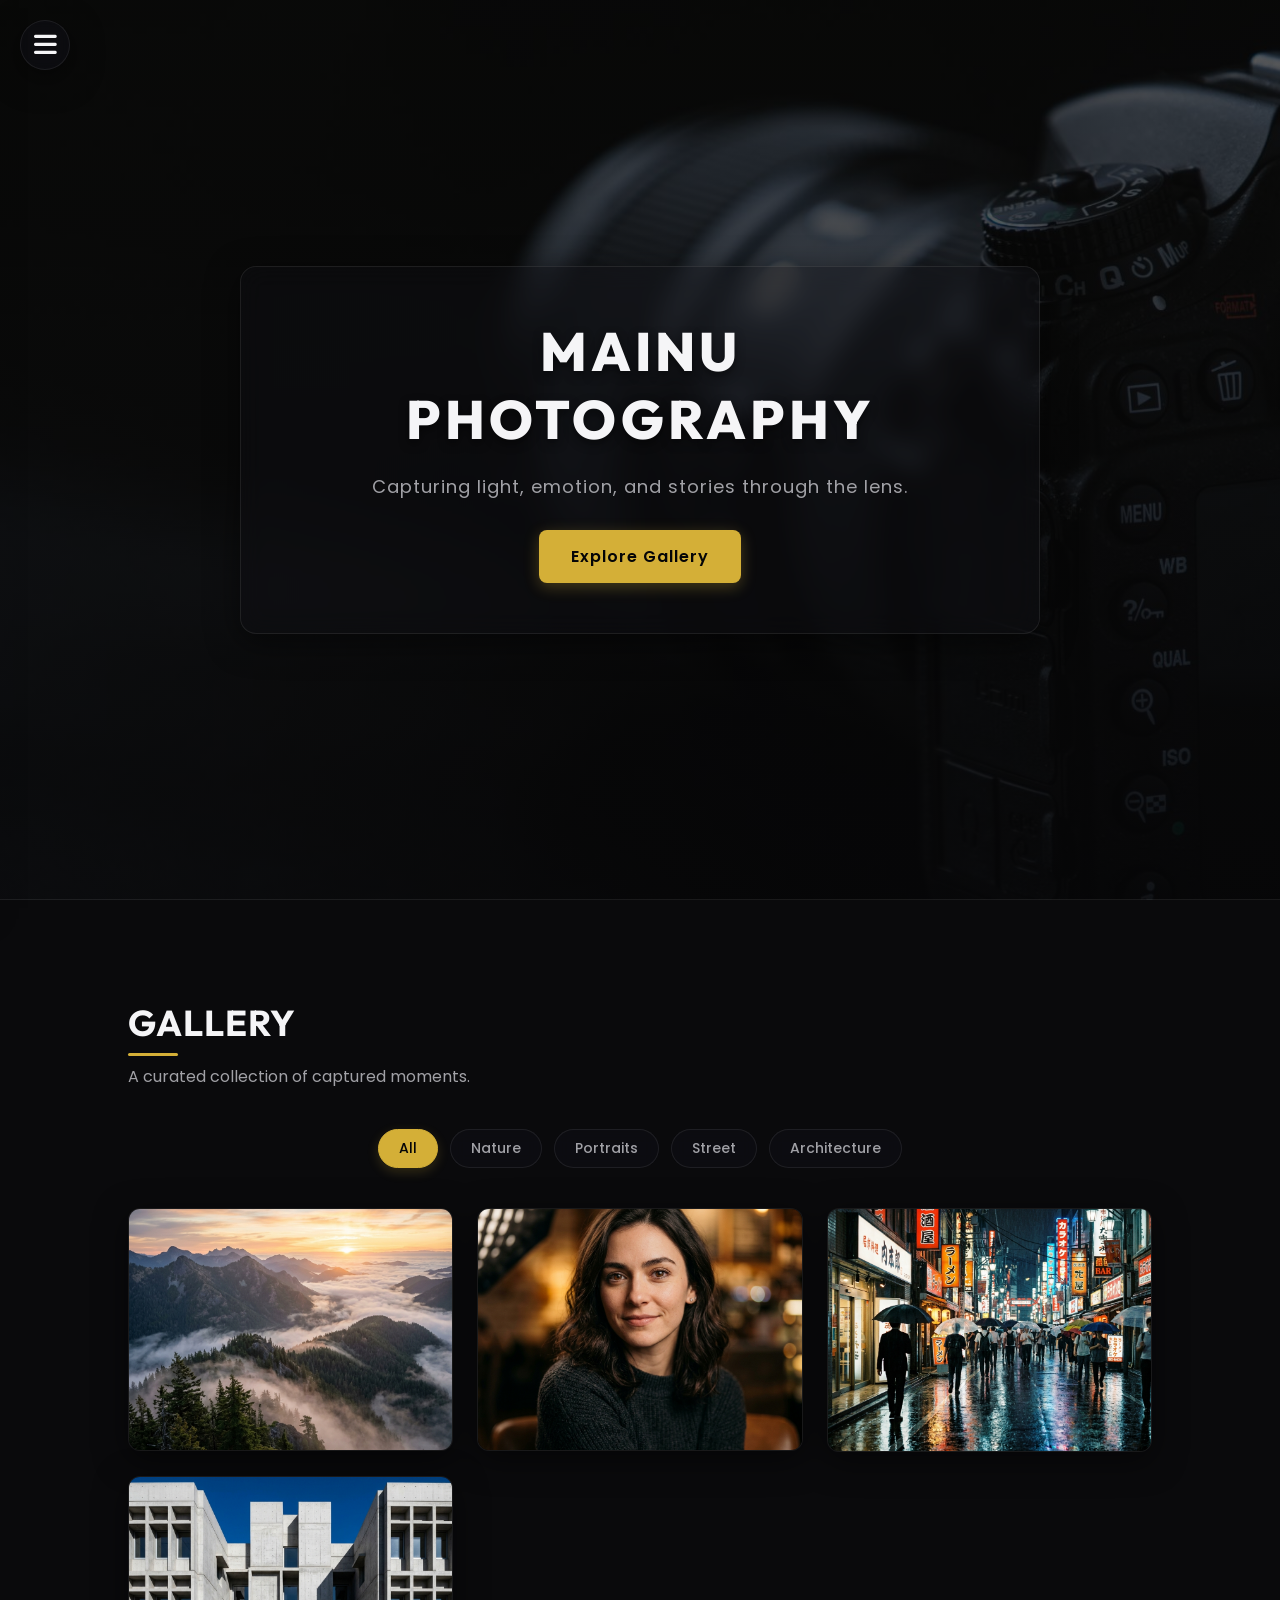
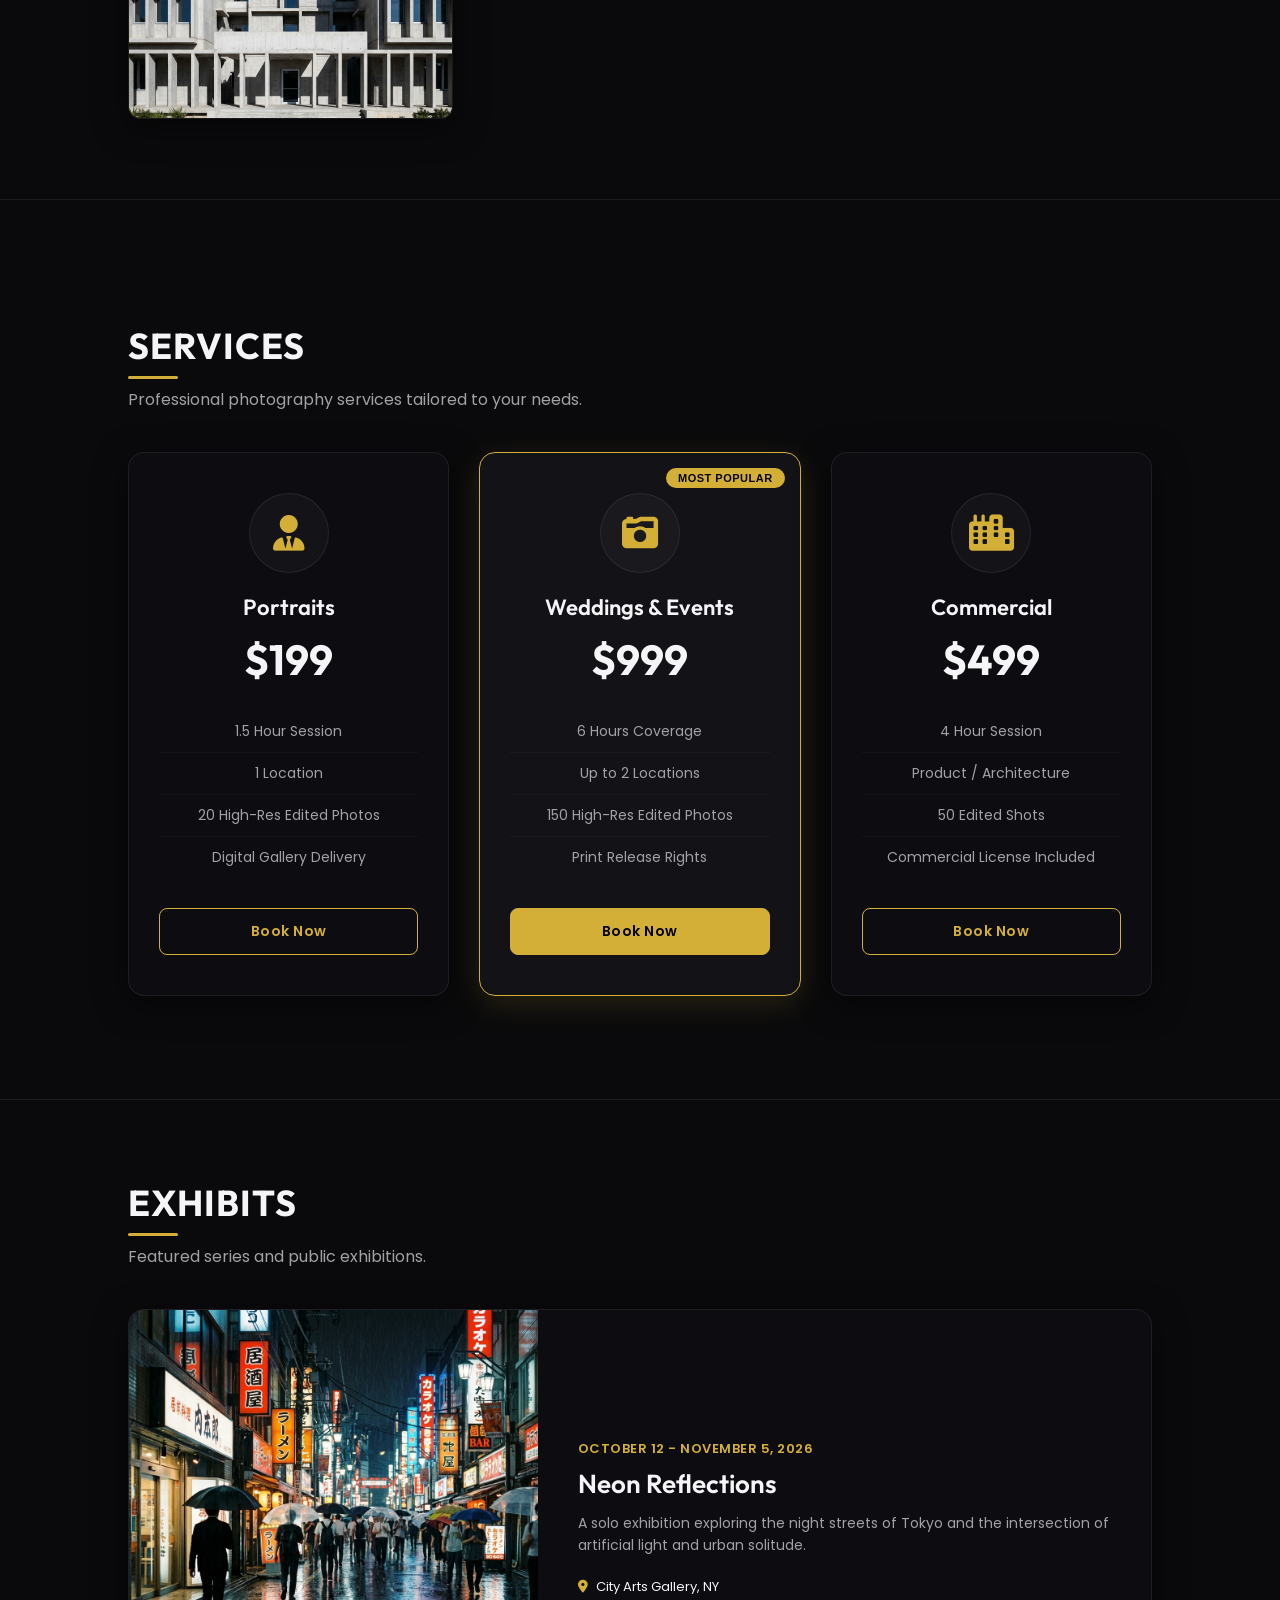
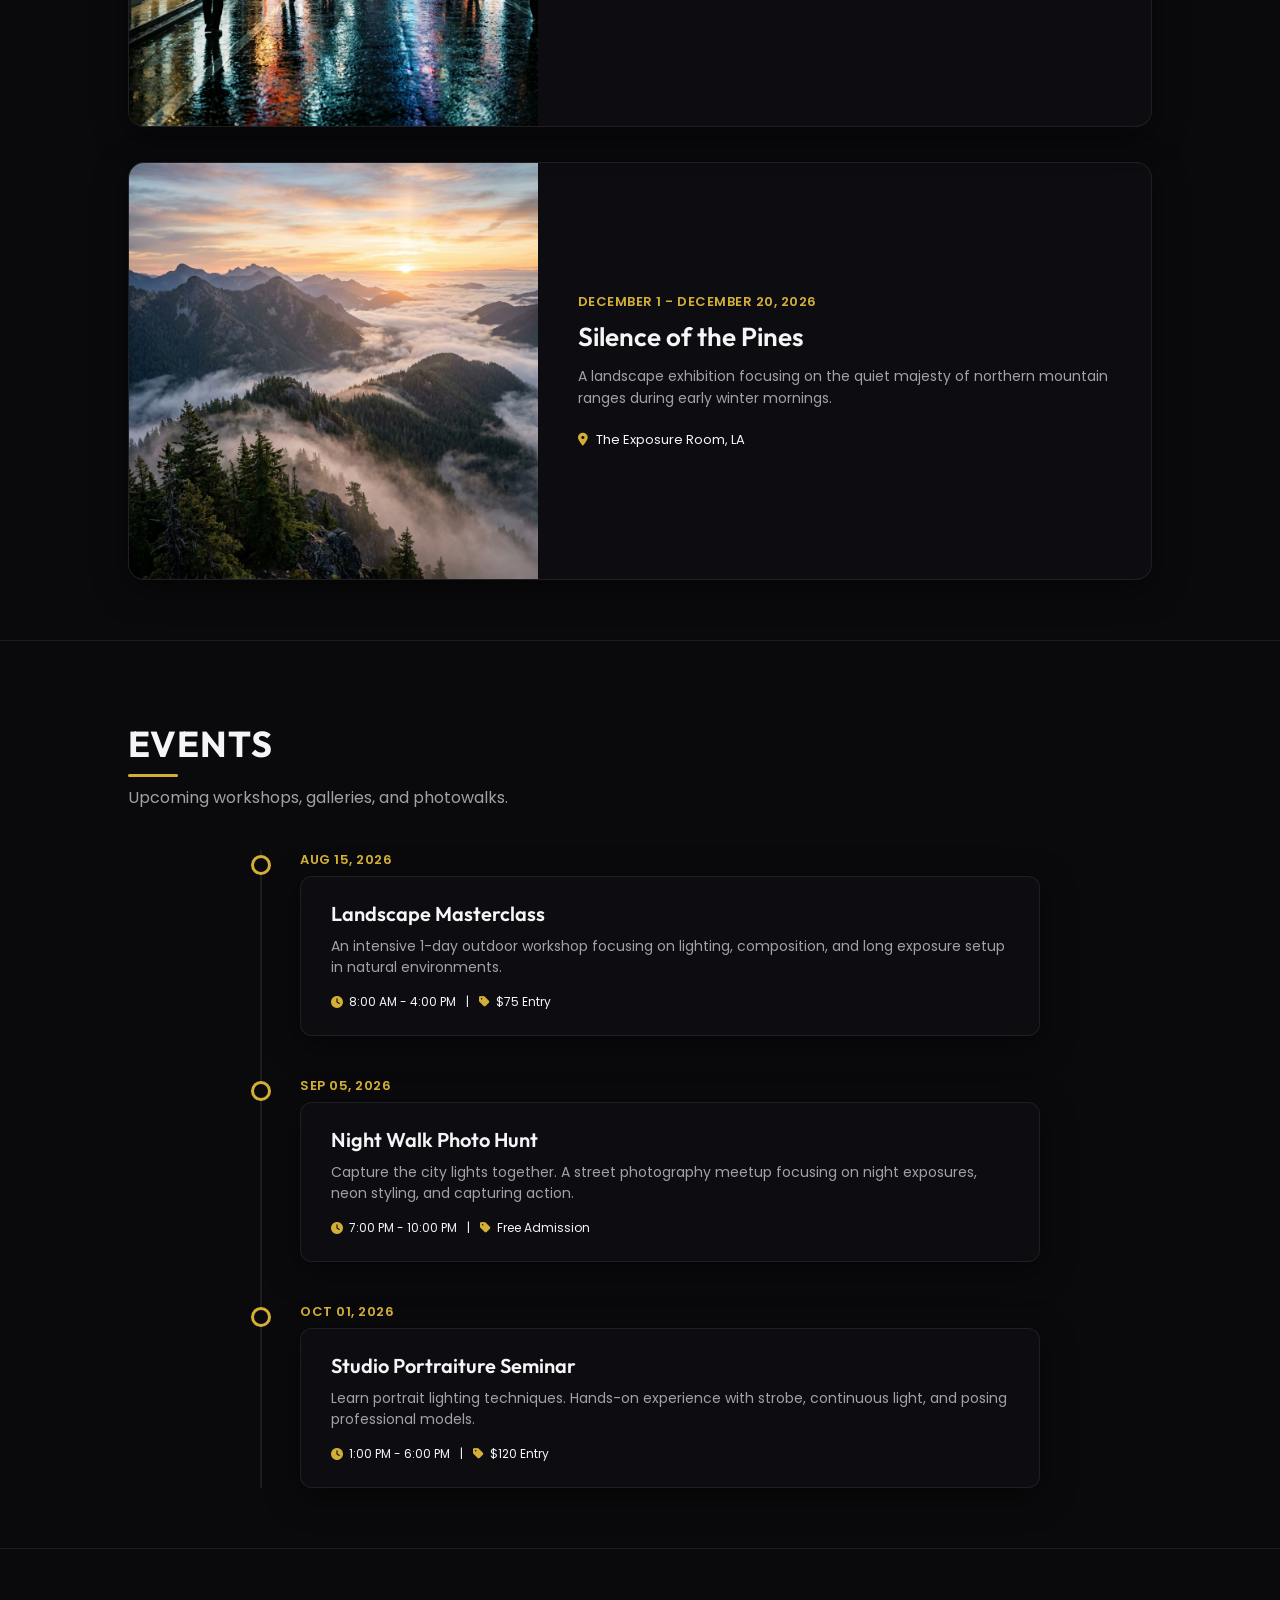
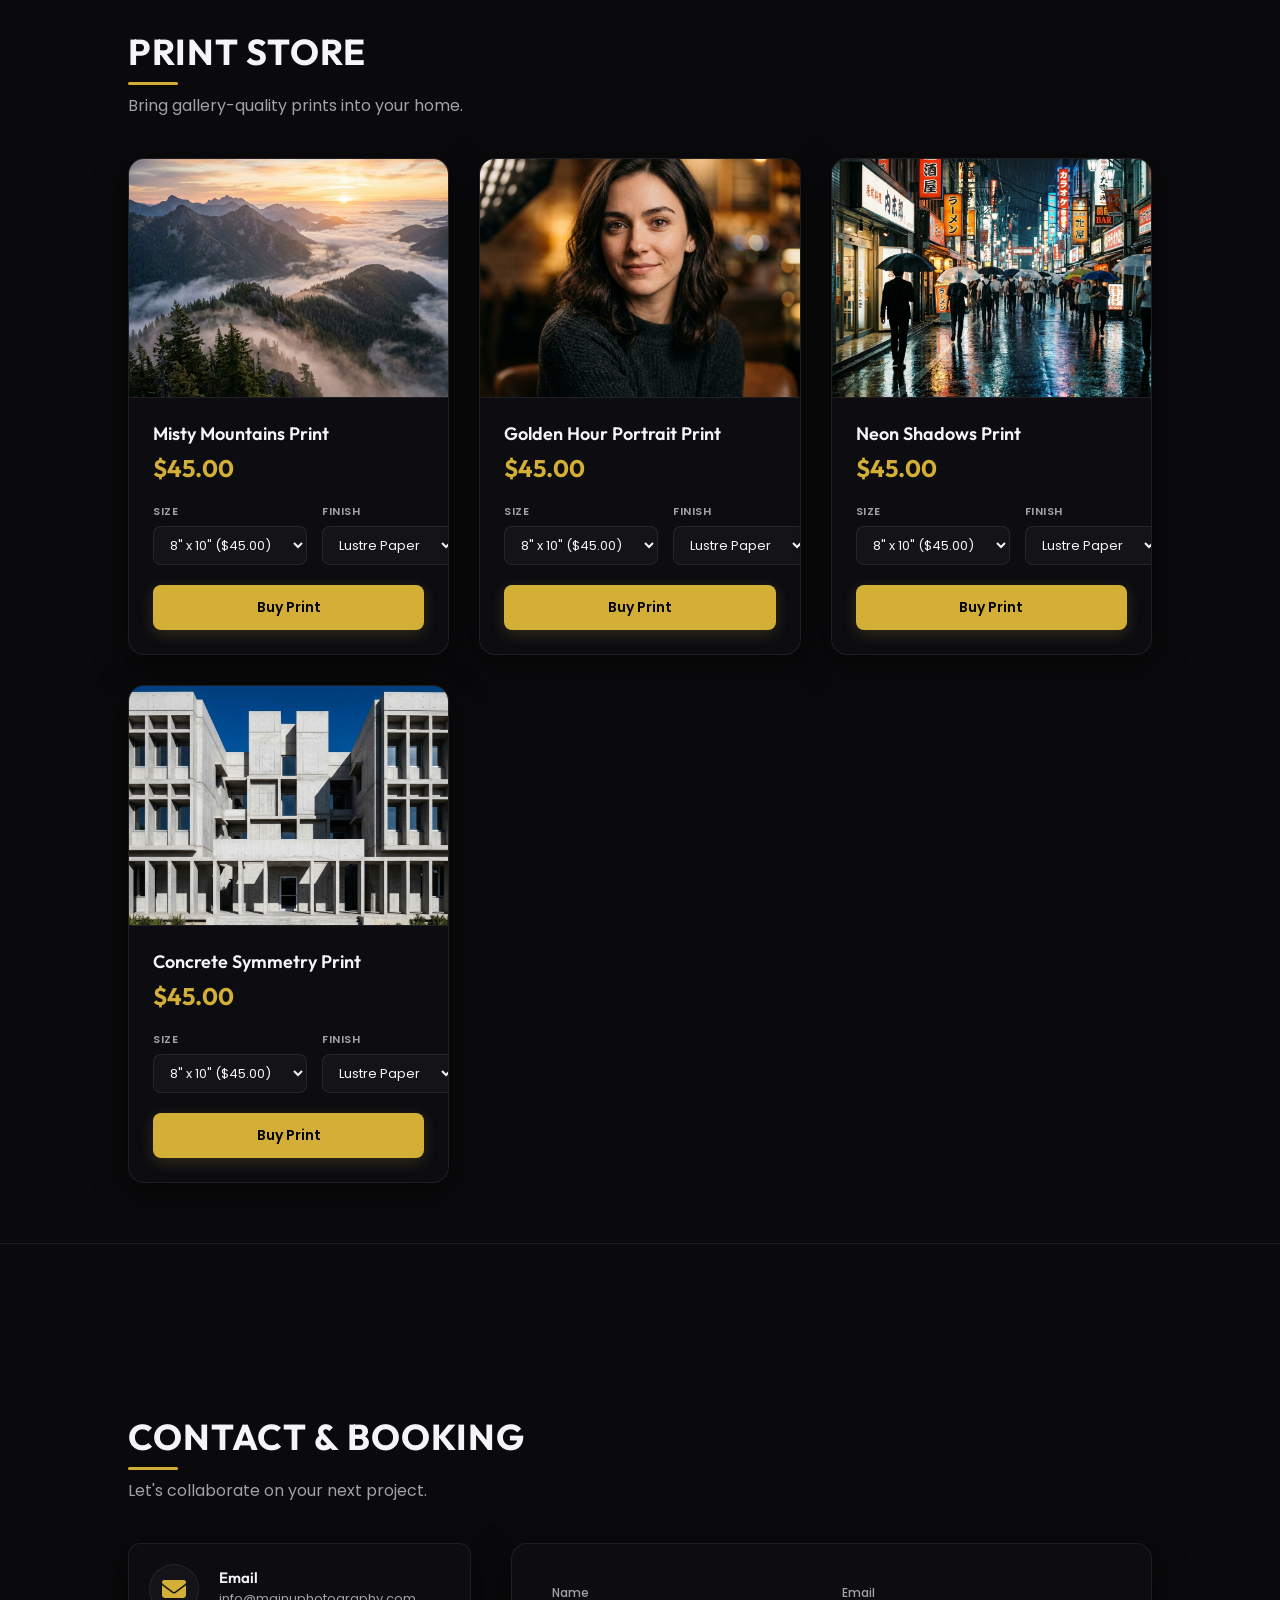
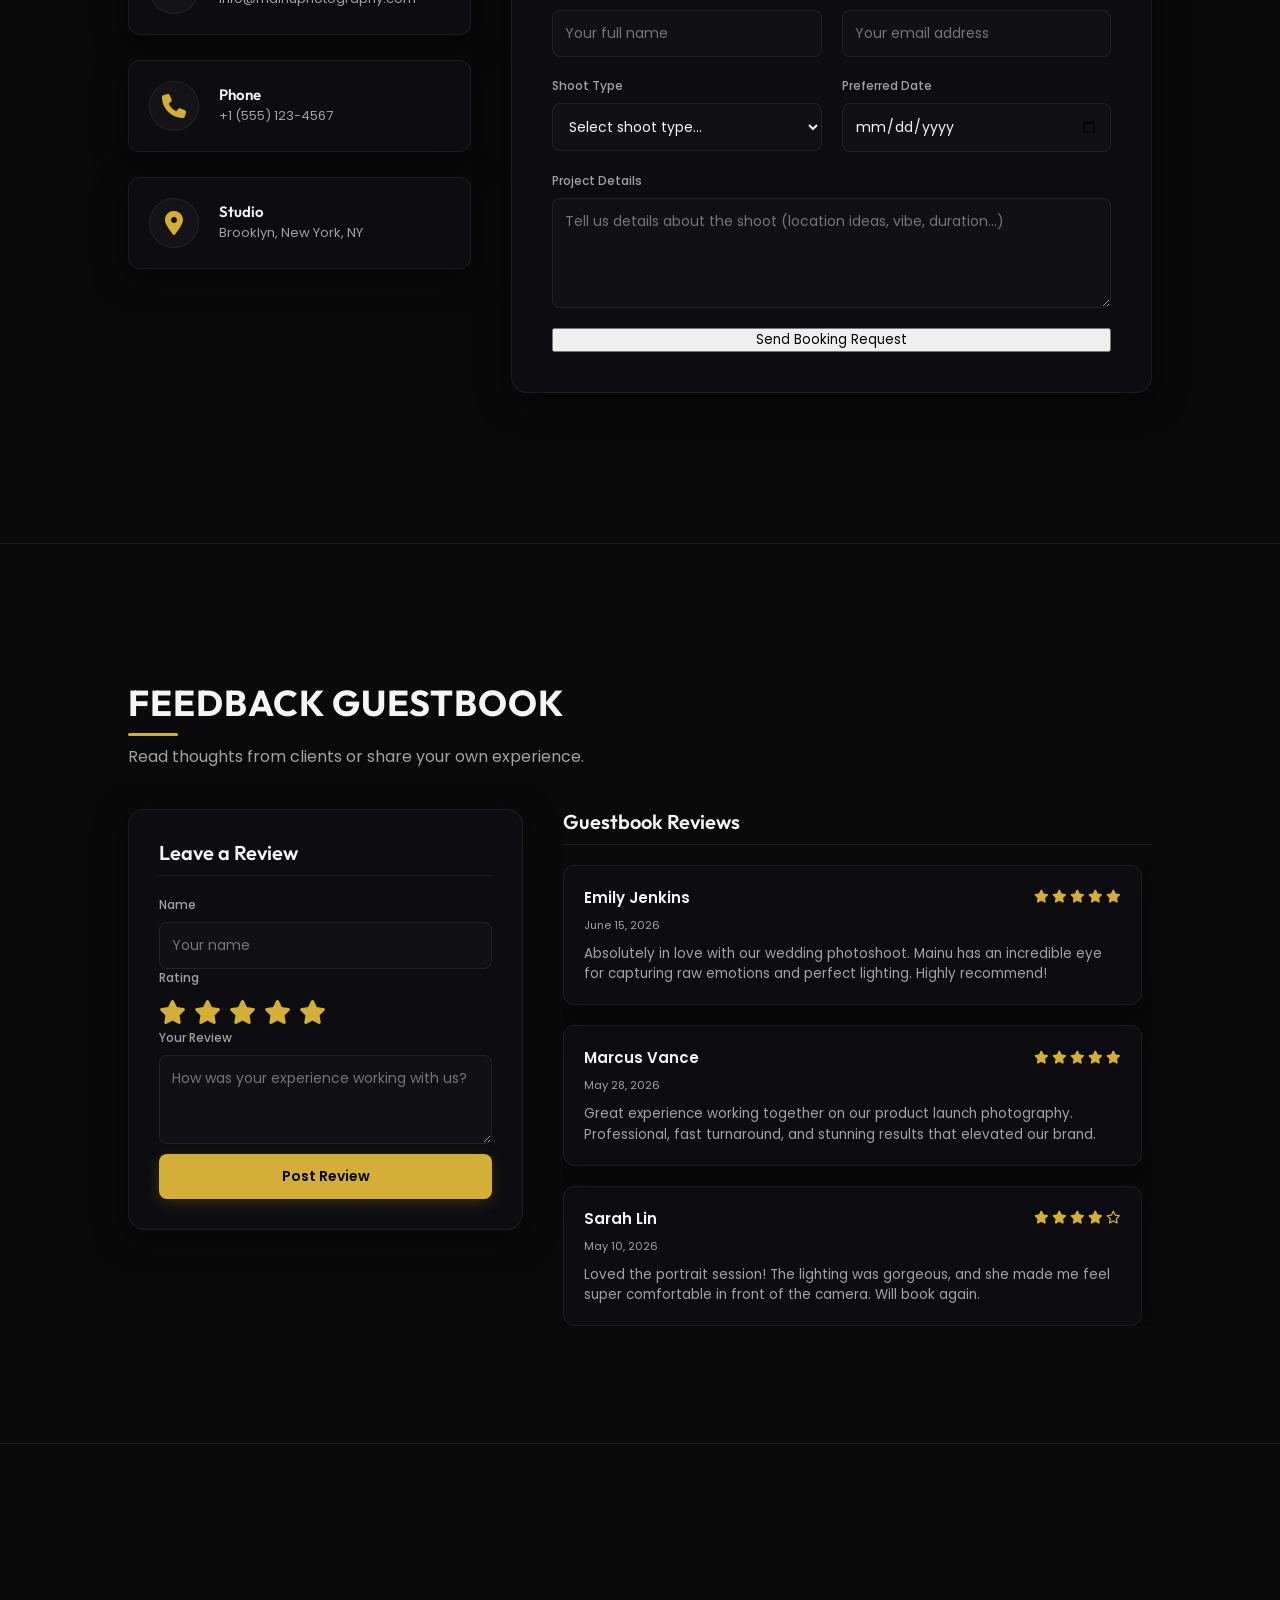
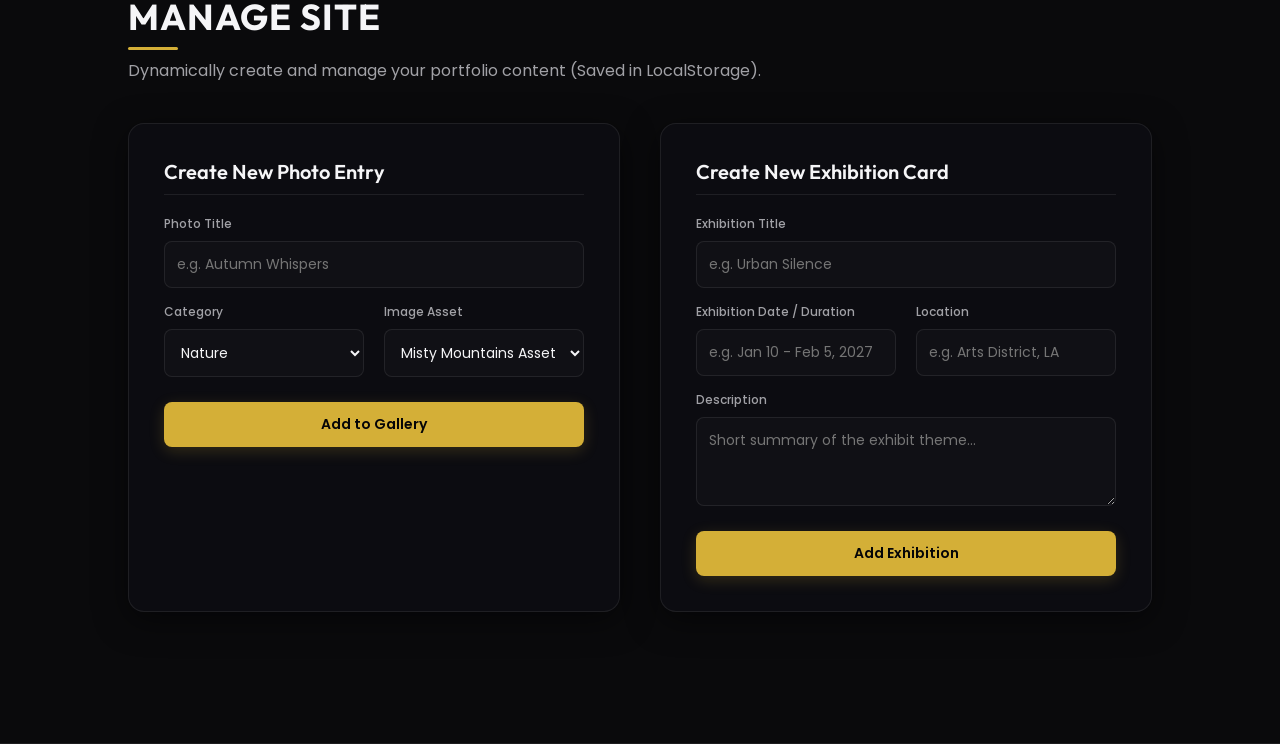
==== commit 5cd73989: "Task 10: Implement dynamic Site Management creator panel with LocalStorage sync for new photos and e" ====
--- a/index.html
+++ b/index.html
@@ -78,10 +78,10 @@
 
         <div class="social_media">
           <ul>
-            <a href="#"><i class="fa-brands fa-facebook"></i></i></a>
-            <a href="#"><i class="fa-brands fa-twitter"></i></a>
-            <a href="#"><i class="fa-brands fa-instagram"></i></i></a>
-            <a href="#"><i class="fa-brands fa-youtube"></i></a>
+            <a href="https://facebook.com" target="_blank" rel="noopener noreferrer"><i class="fa-brands fa-facebook"></i></a>
+            <a href="https://twitter.com" target="_blank" rel="noopener noreferrer"><i class="fa-brands fa-twitter"></i></a>
+            <a href="https://instagram.com" target="_blank" rel="noopener noreferrer"><i class="fa-brands fa-instagram"></i></a>
+            <a href="https://youtube.com" target="_blank" rel="noopener noreferrer"><i class="fa-brands fa-youtube"></i></a>
           </ul>
         </div>
       </div>
@@ -506,6 +506,73 @@
           </div>
         </section>
 
+        <!-- Section: Admin Management -->
+        <section id="admin" class="section">
+          <h2 class="section_title">Manage Site</h2>
+          <div class="section_desc">Dynamically create and manage your portfolio content (Saved in LocalStorage).</div>
+          <div class="admin_container">
+            <!-- Add Photo Form -->
+            <div class="admin_panel_card">
+              <h3>Create New Photo Entry</h3>
+              <form id="admin_photo_form">
+                <div class="form_group">
+                  <label for="admin_photo_title">Photo Title</label>
+                  <input type="text" id="admin_photo_title" required placeholder="e.g. Autumn Whispers">
+                </div>
+                <div class="form_row">
+                  <div class="form_group">
+                    <label for="admin_photo_category">Category</label>
+                    <select id="admin_photo_category" required>
+                      <option value="nature">Nature</option>
+                      <option value="portrait">Portrait</option>
+                      <option value="street">Street</option>
+                      <option value="architecture">Architecture</option>
+                    </select>
+                  </div>
+                  <div class="form_group">
+                    <label for="admin_photo_preset">Image Asset</label>
+                    <select id="admin_photo_preset" required>
+                      <option value="gallery_nature.png">Misty Mountains Asset</option>
+                      <option value="gallery_portrait.png">Golden Portrait Asset</option>
+                      <option value="gallery_street.png">Neon Street Asset</option>
+                      <option value="gallery_architecture.png">Concrete Symmetry Asset</option>
+                    </select>
+                  </div>
+                </div>
+                <button type="submit" class="admin_submit_btn">Add to Gallery</button>
+              </form>
+              <div id="admin_photo_success" class="admin_success_msg"><i class="fa-solid fa-circle-check"></i> Photo added to gallery successfully!</div>
+            </div>
+
+            <!-- Add Exhibit Form -->
+            <div class="admin_panel_card">
+              <h3>Create New Exhibition Card</h3>
+              <form id="admin_exhibit_form">
+                <div class="form_group">
+                  <label for="admin_exhibit_title">Exhibition Title</label>
+                  <input type="text" id="admin_exhibit_title" required placeholder="e.g. Urban Silence">
+                </div>
+                <div class="form_row">
+                  <div class="form_group">
+                    <label for="admin_exhibit_date">Exhibition Date / Duration</label>
+                    <input type="text" id="admin_exhibit_date" required placeholder="e.g. Jan 10 - Feb 5, 2027">
+                  </div>
+                  <div class="form_group">
+                    <label for="admin_exhibit_loc">Location</label>
+                    <input type="text" id="admin_exhibit_loc" required placeholder="e.g. Arts District, LA">
+                  </div>
+                </div>
+                <div class="form_group">
+                  <label for="admin_exhibit_desc">Description</label>
+                  <textarea id="admin_exhibit_desc" rows="3" required placeholder="Short summary of the exhibit theme..."></textarea>
+                </div>
+                <button type="submit" class="admin_submit_btn">Add Exhibition</button>
+              </form>
+              <div id="admin_exhibit_success" class="admin_success_msg"><i class="fa-solid fa-circle-check"></i> Exhibition card created successfully!</div>
+            </div>
+          </div>
+        </section>
+
       </div>
     </div>
 
@@ -557,6 +624,18 @@
       </div>
     </div>
 
+    <!-- Exhibit Sub-Gallery Modal -->
+    <div id="exhibit_modal" class="exhibit_modal">
+      <div class="exhibit_modal_content">
+        <span class="exhibit_modal_close"><i class="fa-solid fa-xmark"></i></span>
+        <h2 id="exhibit_modal_title">Exhibition Title</h2>
+        <p id="exhibit_modal_desc" class="exhibit_modal_desc">Exhibition description text.</p>
+        <div id="exhibit_modal_grid" class="exhibit_modal_grid">
+          <!-- Dynamically loaded grid of images will go here -->
+        </div>
+      </div>
+    </div>
+
   </body>
   <script src="script.js"></script>
 </html>
--- a/style.css
+++ b/style.css
@@ -1583,4 +1583,207 @@
         flex-direction: column;
         gap: 15px;
     }
+}
+
+/* --- Exhibit Sub-Gallery Modal --- */
+.exhibit_modal {
+    display: none;
+    position: fixed;
+    z-index: 1005;
+    top: 0;
+    left: 0;
+    width: 100%;
+    height: 100%;
+    background: rgba(5, 5, 7, 0.96);
+    backdrop-filter: blur(8px);
+    justify-content: center;
+    align-items: center;
+    opacity: 0;
+    transition: opacity 0.3s ease;
+}
+
+.exhibit_modal.show {
+    display: flex;
+    opacity: 1;
+}
+
+.exhibit_modal_content {
+    background: var(--glass-bg);
+    border: 1px solid var(--glass-border);
+    border-radius: 16px;
+    width: 90%;
+    max-width: 900px;
+    padding: 35px;
+    box-shadow: var(--shadow-premium);
+    position: relative;
+    animation: zoomIn 0.3s ease;
+    overflow-y: auto;
+    max-height: 90vh;
+}
+
+.exhibit_modal_close {
+    position: absolute;
+    top: 20px;
+    right: 20px;
+    color: var(--text-muted);
+    font-size: 22px;
+    cursor: pointer;
+    transition: var(--transition-smooth);
+    width: 32px;
+    height: 32px;
+    display: flex;
+    align-items: center;
+    justify-content: center;
+    border-radius: 50%;
+    background: rgba(255,255,255,0.05);
+}
+
+.exhibit_modal_close:hover {
+    color: var(--text-main);
+    background: rgba(255,255,255,0.1);
+}
+
+.exhibit_modal_content h2 {
+    font-family: var(--font-heading);
+    font-size: 26px;
+    font-weight: 700;
+    margin-bottom: 8px;
+    border-bottom: 1px solid var(--glass-border);
+    padding-bottom: 10px;
+}
+
+.exhibit_modal_desc {
+    font-size: 14.5px;
+    color: var(--text-muted);
+    margin-bottom: 25px;
+    line-height: 1.5;
+}
+
+.exhibit_modal_grid {
+    display: grid;
+    grid-template-columns: repeat(auto-fit, minmax(200px, 1fr));
+    gap: 20px;
+    width: 100%;
+}
+
+.exhibit_modal_item {
+    position: relative;
+    border-radius: 10px;
+    overflow: hidden;
+    aspect-ratio: 4 / 3;
+    border: 1px solid var(--glass-border);
+    cursor: pointer;
+    box-shadow: var(--shadow-premium);
+    transition: var(--transition-smooth);
+}
+
+.exhibit_modal_item img {
+    width: 100%;
+    height: 100%;
+    object-fit: cover;
+    transition: var(--transition-smooth);
+}
+
+.exhibit_modal_item:hover {
+    transform: scale(1.03);
+    border-color: rgba(255,255,255,0.2);
+}
+
+.exhibit_modal_item:hover img {
+    transform: scale(1.05);
+}
+
+/* --- Admin Management Section --- */
+.admin_container {
+    display: flex;
+    gap: 40px;
+    width: 100%;
+}
+
+.admin_panel_card {
+    flex: 1;
+    background: var(--glass-bg);
+    border: 1px solid var(--glass-border);
+    border-radius: 16px;
+    padding: 35px;
+    box-shadow: var(--shadow-premium);
+}
+
+.admin_panel_card h3 {
+    font-family: var(--font-heading);
+    font-size: 20px;
+    font-weight: 600;
+    margin-bottom: 20px;
+    border-bottom: 1px solid var(--glass-border);
+    padding-bottom: 10px;
+}
+
+.admin_panel_card form {
+    display: flex;
+    flex-direction: column;
+    gap: 15px;
+}
+
+.admin_panel_card select {
+    background: rgba(255, 255, 255, 0.02);
+    border: 1px solid var(--glass-border);
+    color: var(--text-main);
+    padding: 12px;
+    border-radius: 8px;
+    font-size: 14px;
+    outline: none;
+    transition: var(--transition-smooth);
+    width: 100%;
+    cursor: pointer;
+}
+
+.admin_panel_card select:focus {
+    border-color: var(--accent-color);
+    background: rgba(255, 255, 255, 0.04);
+}
+
+.admin_panel_card select option {
+    background: var(--bg-darker);
+    color: var(--text-main);
+}
+
+.admin_submit_btn {
+    width: 100%;
+    padding: 12px;
+    background: var(--accent-color);
+    color: var(--bg-darker);
+    border: none;
+    border-radius: 8px;
+    font-weight: 600;
+    font-size: 14px;
+    cursor: pointer;
+    box-shadow: 0 4px 15px rgba(212, 175, 55, 0.2);
+    transition: var(--transition-smooth);
+    margin-top: 10px;
+}
+
+.admin_submit_btn:hover {
+    background: var(--accent-hover);
+    box-shadow: 0 6px 20px rgba(212, 175, 55, 0.4);
+}
+
+.admin_success_msg {
+    display: none;
+    align-items: center;
+    gap: 8px;
+    color: #2ecc71;
+    font-size: 13px;
+    margin-top: 15px;
+    animation: fadeIn 0.4s ease;
+}
+
+.admin_success_msg.show {
+    display: flex;
+}
+
+@media (max-width: 992px) {
+    .admin_container {
+        flex-direction: column;
+        gap: 30px;
+    }
 }
